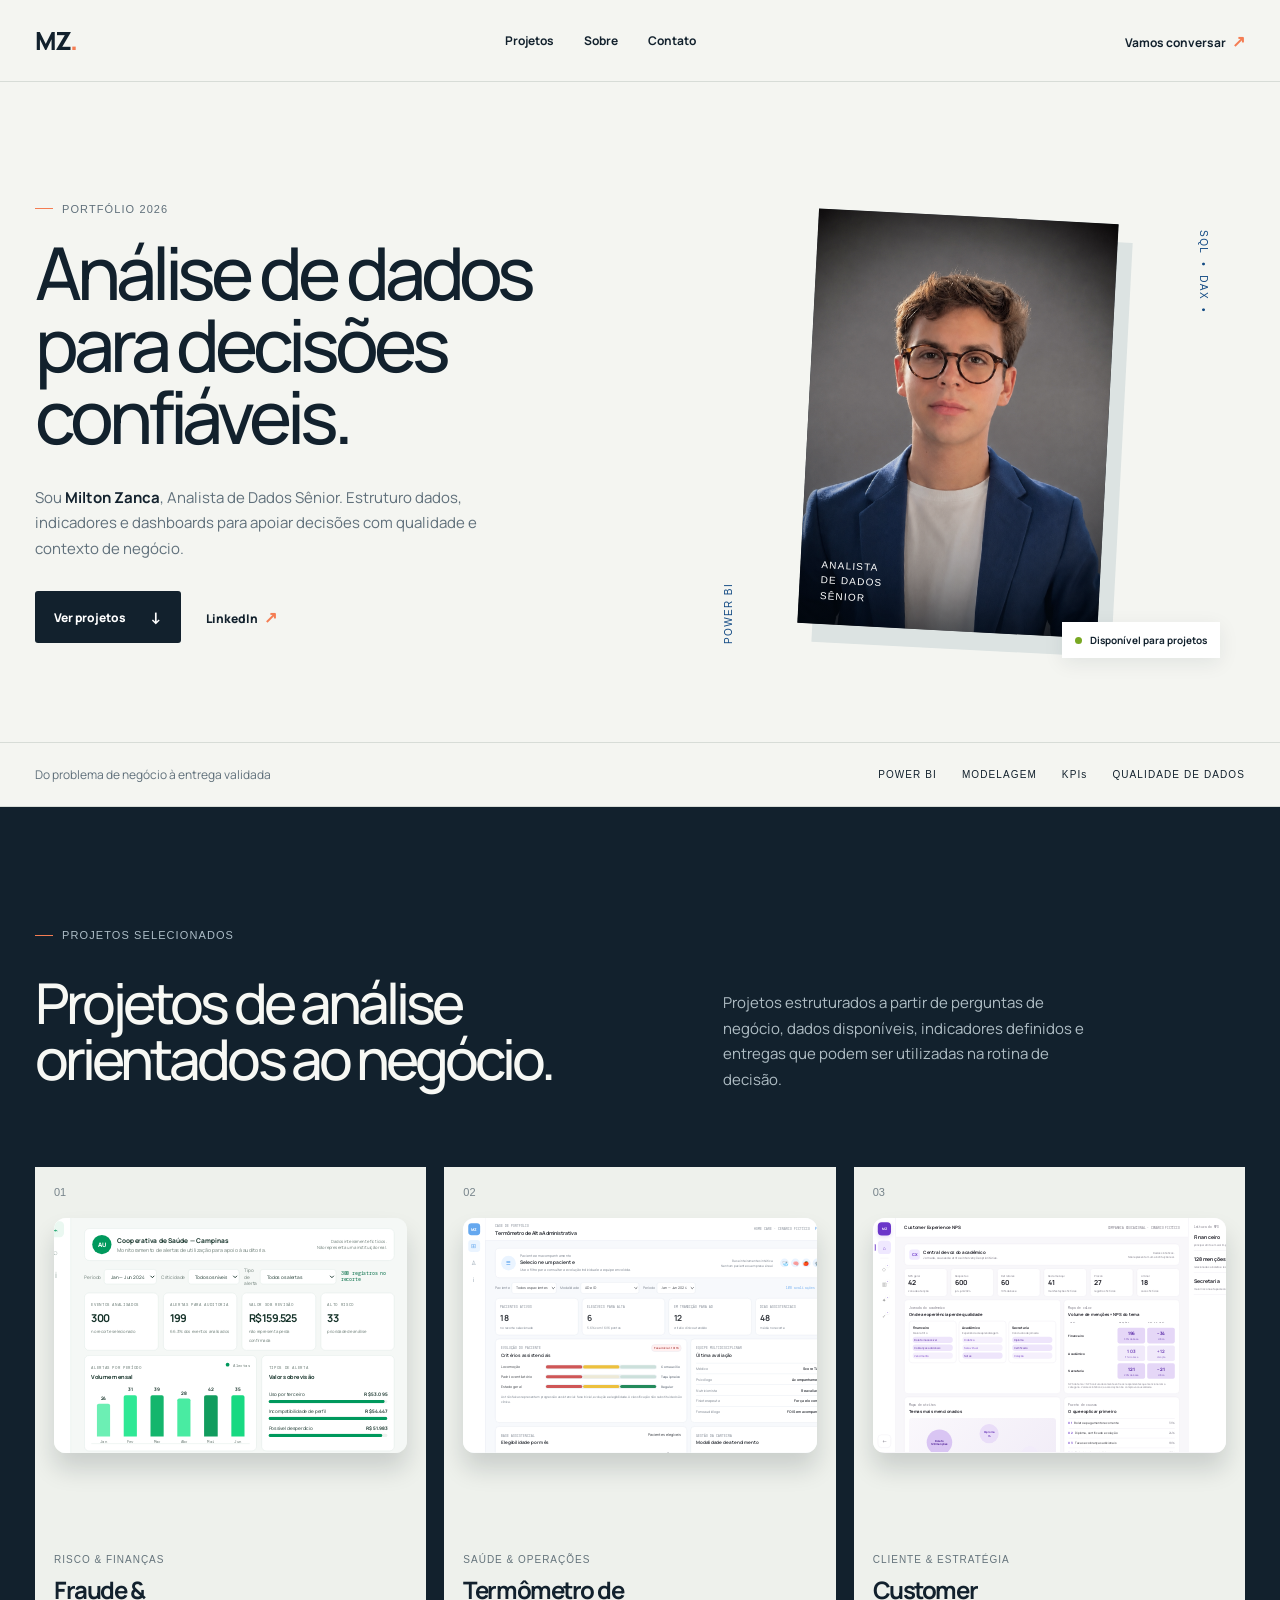
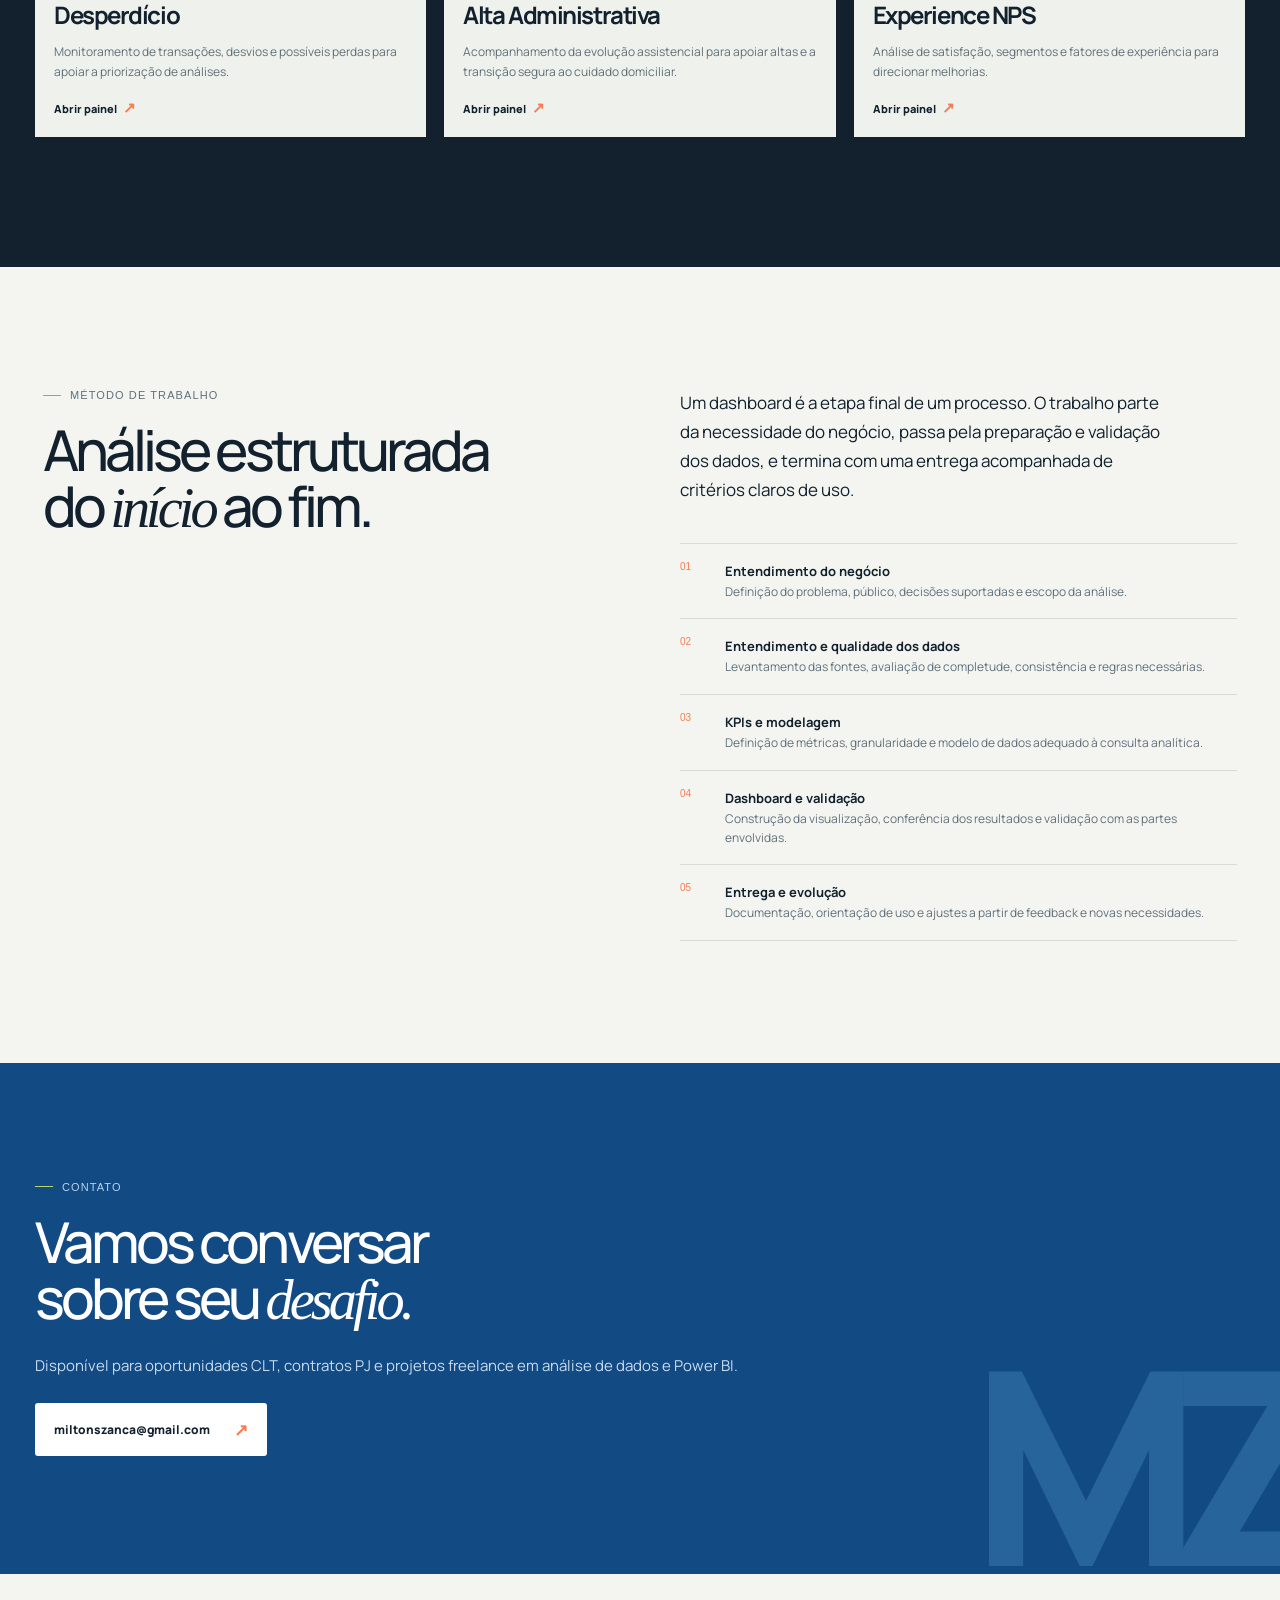
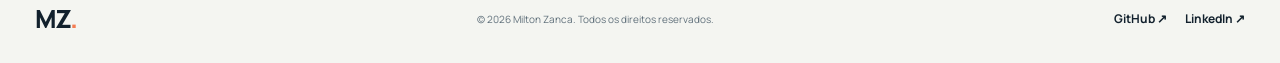
==== index.html @ 946aa3db "revert: restaurar layout estável do portfólio" ====
<!doctype html>
<html lang="pt-BR">
  <head>
    <meta charset="UTF-8" />
    <meta name="viewport" content="width=device-width, initial-scale=1.0" />
    <meta name="description" content="Portfólio de Milton Zanca, Analista de Dados Sênior especializado em Power BI." />
    <title>Milton Zanca | Analista de Dados Sênior</title>
    <link rel="preconnect" href="https://fonts.googleapis.com" />
    <link rel="preconnect" href="https://fonts.gstatic.com" crossorigin />
    <link href="https://fonts.googleapis.com/css2?family=DM+Mono:wght@400;500&family=Manrope:wght@400;500;600;700;800&display=swap" rel="stylesheet" />
    <link rel="stylesheet" href="styles.css" />
    <style>
      .fraud-preview{height:235px;margin:20px 0 26px;overflow:hidden;border-radius:12px;background:#f5f8f6;box-shadow:0 16px 25px #0b182028;position:relative}
      .fraud-preview iframe{width:780px;height:550px;border:0;pointer-events:none;transform:scale(.47);transform-origin:top left;display:block}
      .alta-preview{height:235px;margin:20px 0 26px;overflow:hidden;border-radius:12px;background:#f7f9fc;box-shadow:0 16px 25px #0b182028;position:relative}
      .alta-preview iframe{width:1100px;height:670px;border:0;pointer-events:none;transform:scale(.35);transform-origin:top left;display:block}
      .nps-preview{height:235px;margin:20px 0 26px;overflow:hidden;border-radius:12px;background:#f8f7fa;box-shadow:0 16px 25px #0b182028;position:relative}
      .nps-preview iframe{width:1300px;height:780px;border:0;pointer-events:none;transform:scale(.30);transform-origin:top left;display:block}
      .hero h1{font-size:clamp(46px,5.7vw,82px)}
      .hero h1 em{font-family:var(--sans);font-style:normal;font-weight:500}
      :root{--mono:'Segoe UI',Arial,sans-serif}
    </style>
  </head>
  <body>
    <div class="cursor-glow" aria-hidden="true"></div>
    <header class="site-header">
      <a class="brand" href="#inicio" aria-label="Ir ao início">MZ<span>.</span></a>
      <nav aria-label="Navegação principal">
        <a href="#projetos">Projetos</a>
        <a href="#sobre">Sobre</a>
        <a href="#contato">Contato</a>
      </nav>
      <a class="header-link" href="mailto:miltonszanca@gmail.com">Vamos conversar <span aria-hidden="true">↗</span></a>
    </header>

    <main>
      <section class="hero" id="inicio">
        <div class="hero-copy">
          <p class="eyebrow"><span></span> Portfólio 2026</p>
          <h1>Análise de dados<br />para decisões <em>confiáveis.</em></h1>
          <p class="intro">Sou <strong>Milton Zanca</strong>, Analista de Dados Sênior. Estruturo dados, indicadores e dashboards para apoiar decisões com qualidade e contexto de negócio.</p>
          <div class="hero-actions">
            <a class="button button-primary" href="#projetos">Ver projetos <span aria-hidden="true">↓</span></a>
            <a class="text-link" href="https://www.linkedin.com/in/miltonzanca/" target="_blank" rel="noopener">LinkedIn <span aria-hidden="true">↗</span></a>
          </div>
        </div>
        <div class="hero-visual">
          <div class="profile-frame">
            <img src="Foto%20Perfil%20-%20limpa.png" alt="Milton Zanca" />
            <div class="profile-tag">ANALISTA<br />DE DADOS<br />SÊNIOR</div>
          </div>
          <div class="data-orbit orbit-one" aria-hidden="true"><span>SQL</span><span>•</span><span>DAX</span><span>•</span></div>
          <div class="data-orbit orbit-two" aria-hidden="true">POWER BI</div>
          <div class="availability"><i></i> Disponível para projetos</div>
        </div>
      </section>

      <section class="proof" aria-label="Especialidades">
        <p>Do problema de negócio à entrega validada</p>
        <div class="proof-items"><span>POWER BI</span><span>MODELAGEM</span><span>KPIs</span><span>QUALIDADE DE DADOS</span></div>
      </section>

      <section class="projects" id="projetos">
        <div class="section-heading">
          <p class="eyebrow"><span></span> Projetos selecionados</p>
          <h2>Projetos de análise<br />orientados ao negócio.</h2>
          <p>Projetos estruturados a partir de perguntas de negócio, dados disponíveis, indicadores definidos e entregas que podem ser utilizadas na rotina de decisão.</p>
        </div>
        <div class="project-grid">
          <article class="project-card fraud">
            <div class="project-number">01</div>
            <div class="fraud-preview" aria-label="Prévia do painel de Fraude e Desperdício">
              <iframe src="fraude-desperdicio.html#visao" title="Prévia do painel Fraude e Desperdício" tabindex="-1"></iframe>
            </div>
            <div class="project-content"><p class="project-type">Risco &amp; Finanças</p><h3>Fraude &amp;<br />Desperdício</h3><p>Monitoramento de transações, desvios e possíveis perdas para apoiar a priorização de análises.</p><a href="fraude-desperdicio.html" aria-label="Abrir o case Fraude e Desperdício">Abrir painel <span>↗</span></a></div>
          </article>

          <article class="project-card infection">
            <div class="project-number">02</div>
            <div class="alta-preview" aria-label="Prévia do painel Termômetro de Alta Administrativa">
              <iframe src="alta-administrativa.html" title="Prévia do painel Termômetro de Alta Administrativa" tabindex="-1"></iframe>
            </div>
            <div class="project-content"><p class="project-type">Saúde &amp; Operações</p><h3>Termômetro de<br />Alta Administrativa</h3><p>Acompanhamento da evolução assistencial para apoiar altas e a transição segura ao cuidado domiciliar.</p><a href="alta-administrativa.html" aria-label="Abrir o case Termômetro de Alta Administrativa">Abrir painel <span>↗</span></a></div>
          </article>

          <article class="project-card nps">
            <div class="project-number">03</div>
            <div class="nps-preview" aria-label="Prévia do painel Customer Experience NPS">
              <iframe src="customer-experience-refinado.html" title="Prévia do painel Customer Experience NPS" tabindex="-1"></iframe>
            </div>
            <div class="project-content"><p class="project-type">Cliente &amp; Estratégia</p><h3>Customer<br />Experience NPS</h3><p>Análise de satisfação, segmentos e fatores de experiência para direcionar melhorias.</p><a href="customer-experience-refinado.html" aria-label="Abrir o case Customer Experience NPS">Abrir painel <span>↗</span></a></div>
          </article>
        </div>
      </section>

      <section class="about" id="sobre">
        <div><p class="eyebrow"><span></span> Método de trabalho</p><h2>Análise estruturada<br />do <em>início</em> ao fim.</h2></div>
        <div class="approach"><p>Um dashboard é a etapa final de um processo. O trabalho parte da necessidade do negócio, passa pela preparação e validação dos dados, e termina com uma entrega acompanhada de critérios claros de uso.</p><ol><li><b>01</b><span><strong>Entendimento do negócio</strong>Definição do problema, público, decisões suportadas e escopo da análise.</span></li><li><b>02</b><span><strong>Entendimento e qualidade dos dados</strong>Levantamento das fontes, avaliação de completude, consistência e regras necessárias.</span></li><li><b>03</b><span><strong>KPIs e modelagem</strong>Definição de métricas, granularidade e modelo de dados adequado à consulta analítica.</span></li><li><b>04</b><span><strong>Dashboard e validação</strong>Construção da visualização, conferência dos resultados e validação com as partes envolvidas.</span></li><li><b>05</b><span><strong>Entrega e evolução</strong>Documentação, orientação de uso e ajustes a partir de feedback e novas necessidades.</span></li></ol></div>
      </section>

      <section class="contact" id="contato">
        <p class="eyebrow"><span></span> Contato</p>
        <h2>Vamos conversar<br />sobre seu <em>desafio.</em></h2>
        <p>Disponível para oportunidades CLT, contratos PJ e projetos freelance em análise de dados e Power BI.</p>
        <a class="button button-light" href="mailto:miltonszanca@gmail.com">miltonszanca@gmail.com <span aria-hidden="true">↗</span></a>
      </section>
    </main>
    <footer><a class="brand" href="#inicio">MZ<span>.</span></a><p>© <span id="year"></span> Milton Zanca. Todos os direitos reservados.</p><div><a href="https://github.com/miltonzanca" target="_blank" rel="noopener">GitHub ↗</a><a href="https://www.linkedin.com/in/miltonzanca/" target="_blank" rel="noopener">LinkedIn ↗</a></div></footer>
    <script src="script.js"></script>
  </body>
</html>
---- styles.css ----
:root{--ink:#12212d;--muted:#60707b;--paper:#f4f5f1;--line:#d7dcd7;--blue:#124a84;--azure:#1d6cb8;--orange:#f47d53;--lime:#b9d46a;--serif:Georgia,'Times New Roman',serif;--sans:Manrope,Arial,sans-serif;--mono:'DM Mono',monospace}*{box-sizing:border-box}html{scroll-behavior:smooth}body{margin:0;background:var(--paper);color:var(--ink);font-family:var(--sans);font-size:15px}.site-header{height:82px;max-width:1360px;margin:auto;padding:0 48px;display:flex;align-items:center;justify-content:space-between;border-bottom:1px solid var(--line)}.brand{font-size:25px;font-weight:800;letter-spacing:-2px;color:var(--ink);text-decoration:none}.brand span{color:var(--orange)}nav{display:flex;gap:30px}nav a,.header-link,footer a{color:var(--ink);font-size:12px;text-decoration:none;font-weight:700}.header-link span,.text-link span{color:var(--orange);font-size:16px;margin-left:4px}.hero{max-width:1360px;min-height:660px;margin:auto;padding:88px 48px 66px;display:grid;grid-template-columns:1.05fr .95fr;align-items:center;overflow:hidden}.eyebrow{font-family:var(--mono);letter-spacing:.1em;text-transform:uppercase;font-size:11px;color:var(--muted);margin:0 0 21px;display:flex;align-items:center;gap:9px}.eyebrow span{display:inline-block;width:18px;height:1px;background:var(--orange)}h1,h2{letter-spacing:-.07em;font-weight:500;margin:0;line-height:.99}h1{font-size:clamp(52px,6.5vw,95px);max-width:670px}h1 em,h2 em{font-family:var(--serif);font-weight:400}.intro{max-width:490px;color:var(--muted);line-height:1.7;margin:32px 0 30px;font-size:15px}.intro strong{color:var(--ink)}.hero-actions{display:flex;align-items:center;gap:25px}.button{display:inline-flex;align-items:center;gap:24px;padding:15px 19px;border-radius:3px;text-decoration:none;font-size:12px;font-weight:800;transition:transform .2s,background .2s}.button:hover{transform:translateY(-2px)}.button-primary{background:var(--ink);color:#fff}.button-primary span{font-size:16px}.text-link{color:var(--ink);font-size:12px;font-weight:800;text-decoration:none}.hero-visual{height:480px;position:relative;display:flex;align-items:center;justify-content:center}.profile-frame{width:345px;height:415px;overflow:hidden;position:relative;background:#2e3339;transform:rotate(3deg);box-shadow:15px 18px 0 #dce3e2}.profile-frame:after{content:'';position:absolute;inset:0;background:linear-gradient(180deg,transparent 45%,rgba(3,15,29,.44))}.profile-frame img{width:100%;height:100%;object-fit:cover;object-position:55% 47%;filter:saturate(.85)}.profile-tag{position:absolute;z-index:1;left:21px;bottom:21px;color:#fff;font-family:var(--mono);font-size:10px;letter-spacing:.12em;line-height:1.55}.data-orbit{position:absolute;font-family:var(--mono);font-size:10px;letter-spacing:.14em;color:var(--blue)}.orbit-one{right:0;top:83px;display:flex;gap:8px;align-items:center;transform:rotate(90deg)}.orbit-two{left:28px;bottom:44px;transform:rotate(-90deg)}.availability{position:absolute;bottom:5px;right:25px;background:#fff;padding:11px 13px;font-size:10px;font-weight:700;box-shadow:0 5px 20px #11243314}.availability i{display:inline-block;width:7px;height:7px;border-radius:50%;background:#79a823;margin-right:6px}.proof{padding:23px 48px;max-width:1360px;margin:auto;border-top:1px solid var(--line);border-bottom:1px solid var(--line);display:flex;justify-content:space-between;align-items:center}.proof p{font-size:12px;color:var(--muted);margin:0}.proof-items{display:flex;gap:25px}.proof-items span{font:10px var(--mono);letter-spacing:.11em}.projects{background:var(--ink);color:#f7f8f4;padding:118px max(48px,calc((100vw - 1264px)/2)) 130px}.section-heading{display:grid;grid-template-columns:1.1fr .9fr;gap:50px;margin-bottom:60px}.section-heading .eyebrow{grid-column:1/-1;color:#adbdc7;margin-bottom:-20px}.section-heading h2,.about h2,.contact h2{font-size:clamp(39px,4.4vw,64px)}.section-heading>p:last-child{color:#afbdc4;line-height:1.7;max-width:370px;align-self:end}.project-grid{display:grid;grid-template-columns:repeat(3,1fr);gap:18px}.project-card{min-height:570px;position:relative;display:flex;flex-direction:column;padding:19px;background:#eef1ec;color:var(--ink);overflow:hidden}.project-number{font:11px var(--mono);color:#77848b;position:relative;z-index:1}.dashboard{height:235px;margin:20px 0 26px;padding:17px;border-radius:2px;font-family:var(--mono);position:relative;overflow:hidden;box-shadow:0 16px 25px #0b182028}.fraud-dashboard{background:#102f4f;color:#b3d3ee}.infection-dashboard{background:#ebf3ed;color:#34806a}.nps-dashboard{background:#fff1e7;color:#d86d48}.dash-top{height:18px;border-bottom:1px solid currentColor;opacity:.7;font-size:7px;display:flex;align-items:start;gap:5px}.dash-top span{margin-right:auto}.dash-top i{width:5px;height:5px;border:1px solid currentColor;border-radius:50%}.metric-row{display:flex;gap:26px;margin:18px 0}.metric-row div{display:flex;flex-direction:column;gap:4px}.metric-row small,.metric-row em{font-size:7px;font-style:normal}.metric-row b{font-size:20px;letter-spacing:-.08em;color:#fff}.metric-row em{color:var(--lime)}.bars{height:70px;display:flex;gap:6px;align-items:end;border-bottom:1px solid #6b8da8}.bars i{display:block;width:15px;background:#2e8cd2}.bars i:nth-child(1){height:29%}.bars i:nth-child(2){height:57%}.bars i:nth-child(3){height:38%}.bars i:nth-child(4){height:74%;background:var(--orange)}.bars i:nth-child(5){height:48%}.bars i:nth-child(6){height:87%;background:var(--orange)}.bars i:nth-child(7){height:62%}.bars i:nth-child(8){height:77%}.dash-bottom{display:flex;gap:5px;margin-top:12px}.dash-bottom div{height:8px;flex:1;background:#245579}.gauge{width:130px;height:65px;border:14px solid #78b19f;border-bottom:0;border-radius:130px 130px 0 0;margin:18px auto 0;display:flex;justify-content:center;align-items:end}.gauge div{text-align:center;transform:translateY(19px);background:#ebf3ed;padding:0 8px}.gauge b{font-size:23px;letter-spacing:-.08em;display:block}.gauge small{font-size:6px}.line-chart{height:62px;margin-top:22px}.line-chart svg{width:100%;height:100%}.dash-labels{font-size:6px;display:flex;justify-content:space-between}.nps-score{display:flex;align-items:end;gap:8px;margin:18px 0}.nps-score b{font-size:46px;letter-spacing:-.12em;line-height:.8}.nps-score span{font-size:9px;margin-bottom:4px}.nps-score em{font-size:8px;margin-left:auto;color:#6c9e46;font-style:normal}.nps-scale{display:flex;gap:3px;height:43px;align-items:end}.nps-scale i{width:100%;display:block;background:#f6b18c}.nps-scale i:nth-child(-n+2){height:25%;background:#e58b6f}.nps-scale i:nth-child(3){height:42%;background:#e9a97e}.nps-scale i:nth-child(4){height:55%}.nps-scale i:nth-child(5){height:48%}.nps-scale i:nth-child(6){height:59%}.nps-scale i:nth-child(7){height:73%;background:#a4c970}.nps-scale i:nth-child(8){height:87%;background:#8fc260}.nps-scale i:nth-child(9){height:96%;background:#7db755}.nps-scale i:nth-child(10){height:78%;background:#8fc260}.nps-scale i:nth-child(11){height:67%;background:#a4c970}.sentiment{display:flex;justify-content:space-between;border-top:1px solid #ecb99d;margin-top:14px;padding-top:10px}.sentiment div{display:flex;flex-direction:column;gap:2px}.sentiment b{font-size:12px}.sentiment span{font-size:6px}.project-content{margin-top:auto}.project-type{font:10px var(--mono);letter-spacing:.1em;text-transform:uppercase;color:#64737b;margin:0 0 12px}.project-content h3{font-size:29px;line-height:1.06;letter-spacing:-.06em;margin:0}.project-content>p:not(.project-type){font-size:12px;line-height:1.65;color:#617078;margin:15px 0}.project-content a{font-size:11px;color:var(--ink);font-weight:800;text-decoration:none}.project-content a span{color:var(--orange);font-size:15px;margin-left:4px}.about{max-width:1264px;padding:122px 0;margin:auto;display:grid;grid-template-columns:1fr 1fr;gap:80px}.approach>p{font-size:17px;line-height:1.7;margin:0 0 38px;max-width:500px}.approach ol{list-style:none;margin:0;padding:0;border-top:1px solid var(--line)}.approach li{display:grid;grid-template-columns:45px 1fr;border-bottom:1px solid var(--line);padding:17px 0}.approach li>b{font:10px var(--mono);color:var(--orange)}.approach li span{font-size:12px;color:var(--muted);line-height:1.55}.approach li strong{display:block;color:var(--ink);font-size:13px;margin-bottom:2px}.contact{background:var(--blue);color:#fff;padding:118px max(48px,calc((100vw - 1264px)/2));position:relative;overflow:hidden}.contact:after{content:'MZ';position:absolute;right:-25px;bottom:-73px;font-size:270px;font-weight:800;letter-spacing:-.15em;color:#27649b}.contact .eyebrow{color:#b9d3ed}.contact .eyebrow span{background:var(--lime)}.contact h2{position:relative;z-index:1}.contact>p:not(.eyebrow){color:#c8dbee;margin:27px 0}.button-light{position:relative;z-index:1;color:var(--ink);background:#fff}.button-light span{color:var(--orange);font-size:17px}footer{max-width:1360px;margin:auto;padding:27px 48px;display:flex;justify-content:space-between;align-items:center}footer p{font-size:10px;color:var(--muted)}footer div{display:flex;gap:18px}@media(max-width:750px){.site-header{padding:0 23px;height:68px}.header-link{display:none}nav{gap:16px}nav a{font-size:10px}.hero{padding:66px 23px 52px;display:block}.hero-visual{margin-top:54px;height:390px}.profile-frame{width:275px;height:345px}.orbit-one{right:-34px}.orbit-two{left:-22px}.proof{padding:19px 23px;display:block}.proof p{margin-bottom:14px}.proof-items{gap:13px;flex-wrap:wrap}.projects{padding:78px 23px}.section-heading{display:block;margin-bottom:38px}.section-heading .eyebrow{margin-bottom:16px}.section-heading>p:last-child{margin-top:22px}.project-grid{grid-template-columns:1fr}.project-card{min-height:520px}.about{padding:79px 23px;display:block}.approach{margin-top:45px}.contact{padding:80px 23px}.contact:after{font-size:180px}footer{padding:24px 23px;display:grid;grid-template-columns:1fr 1fr;gap:15px}footer p{grid-column:1/-1;order:3;margin:0}footer div{justify-content:end}.cursor-glow{display:none}}@media(min-width:751px) and (max-width:1300px){.site-header,.hero,.proof,footer{padding-left:35px;padding-right:35px}.projects,.contact{padding-left:35px;padding-right:35px}.about{padding-left:35px;padding-right:35px}.profile-frame{width:300px}.project-content h3{font-size:24px}}
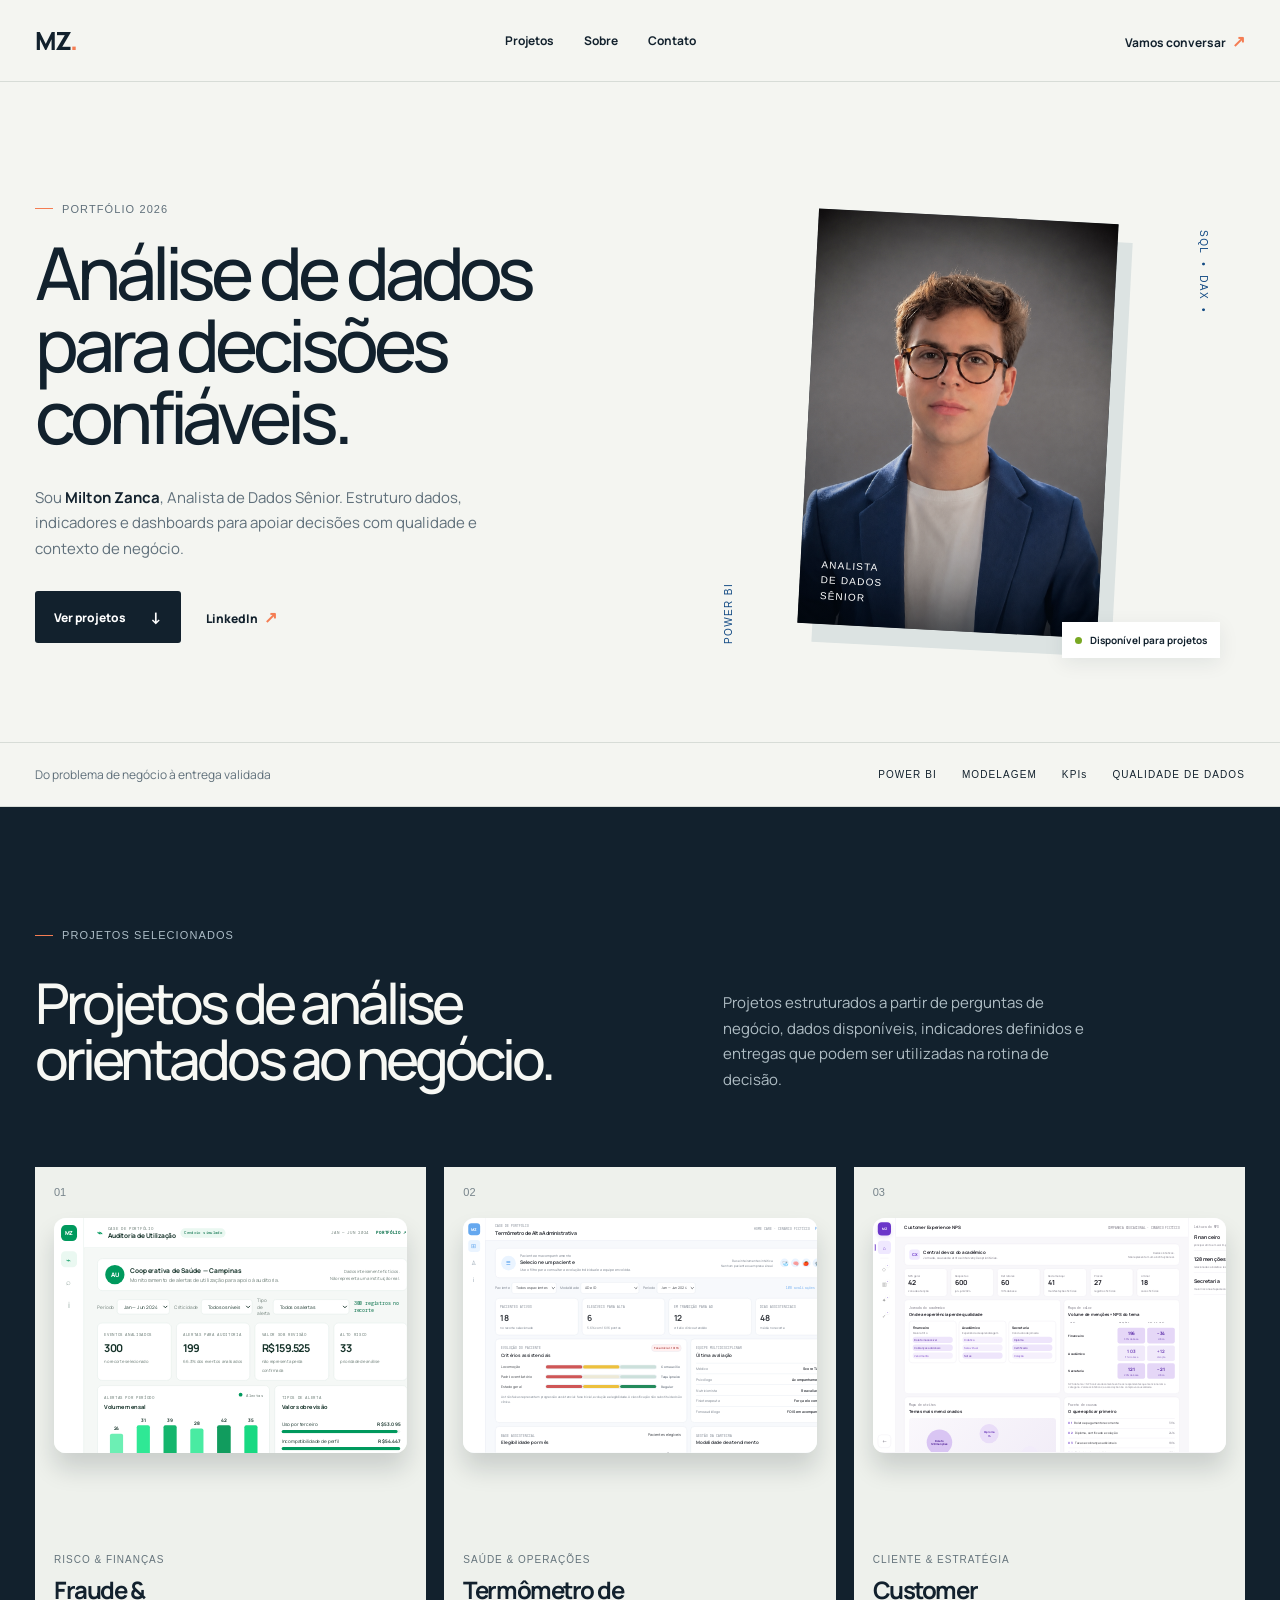
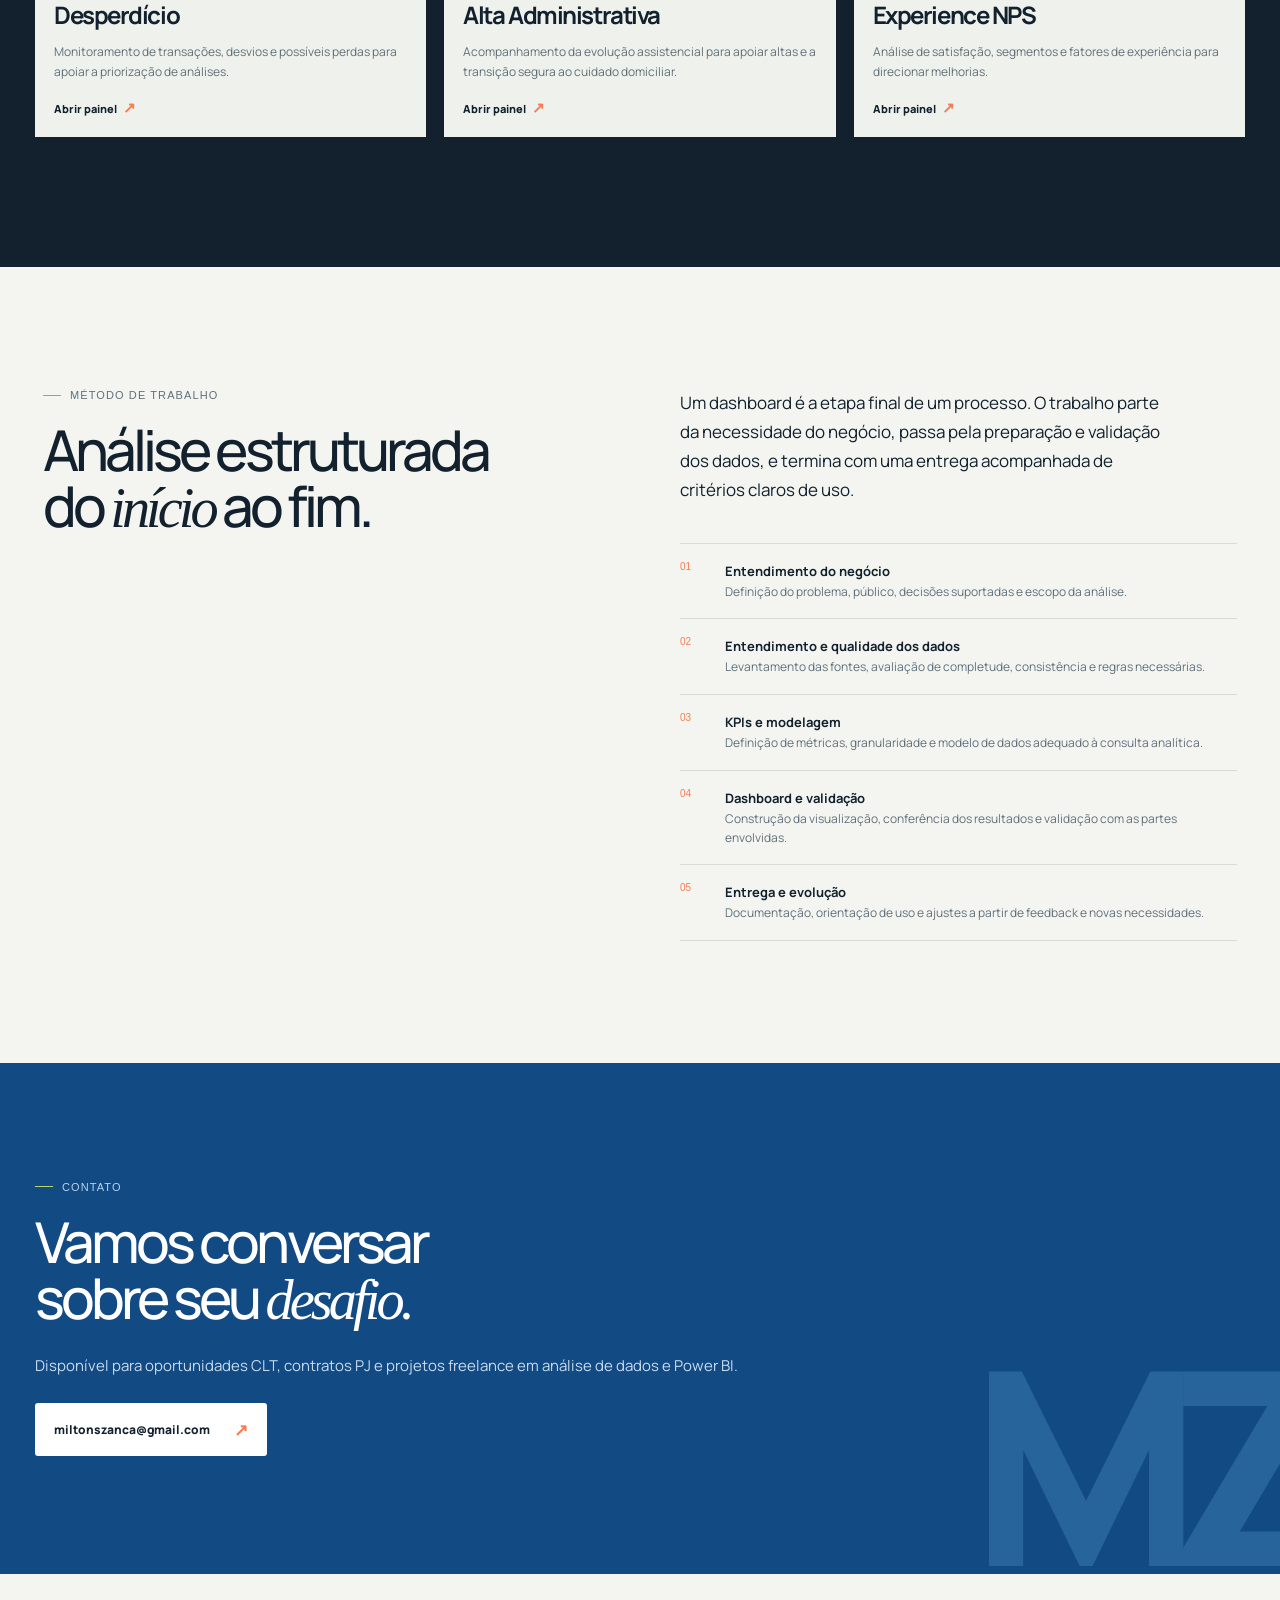
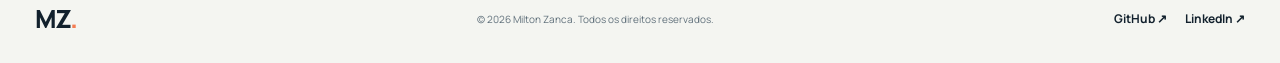
==== commit d14ac444: "fix: abrir portfólio no início" ====
--- a/index.html
+++ b/index.html
@@ -106,6 +106,12 @@
       </section>
     </main>
     <footer><a class="brand" href="#inicio">MZ<span>.</span></a><p>© <span id="year"></span> Milton Zanca. Todos os direitos reservados.</p><div><a href="https://github.com/miltonzanca" target="_blank" rel="noopener">GitHub ↗</a><a href="https://www.linkedin.com/in/miltonzanca/" target="_blank" rel="noopener">LinkedIn ↗</a></div></footer>
+    <script>
+      if (!window.location.hash) {
+        if ('scrollRestoration' in history) history.scrollRestoration = 'manual';
+        window.addEventListener('pageshow', () => window.scrollTo(0, 0));
+      }
+    </script>
     <script src="script.js"></script>
   </body>
 </html>
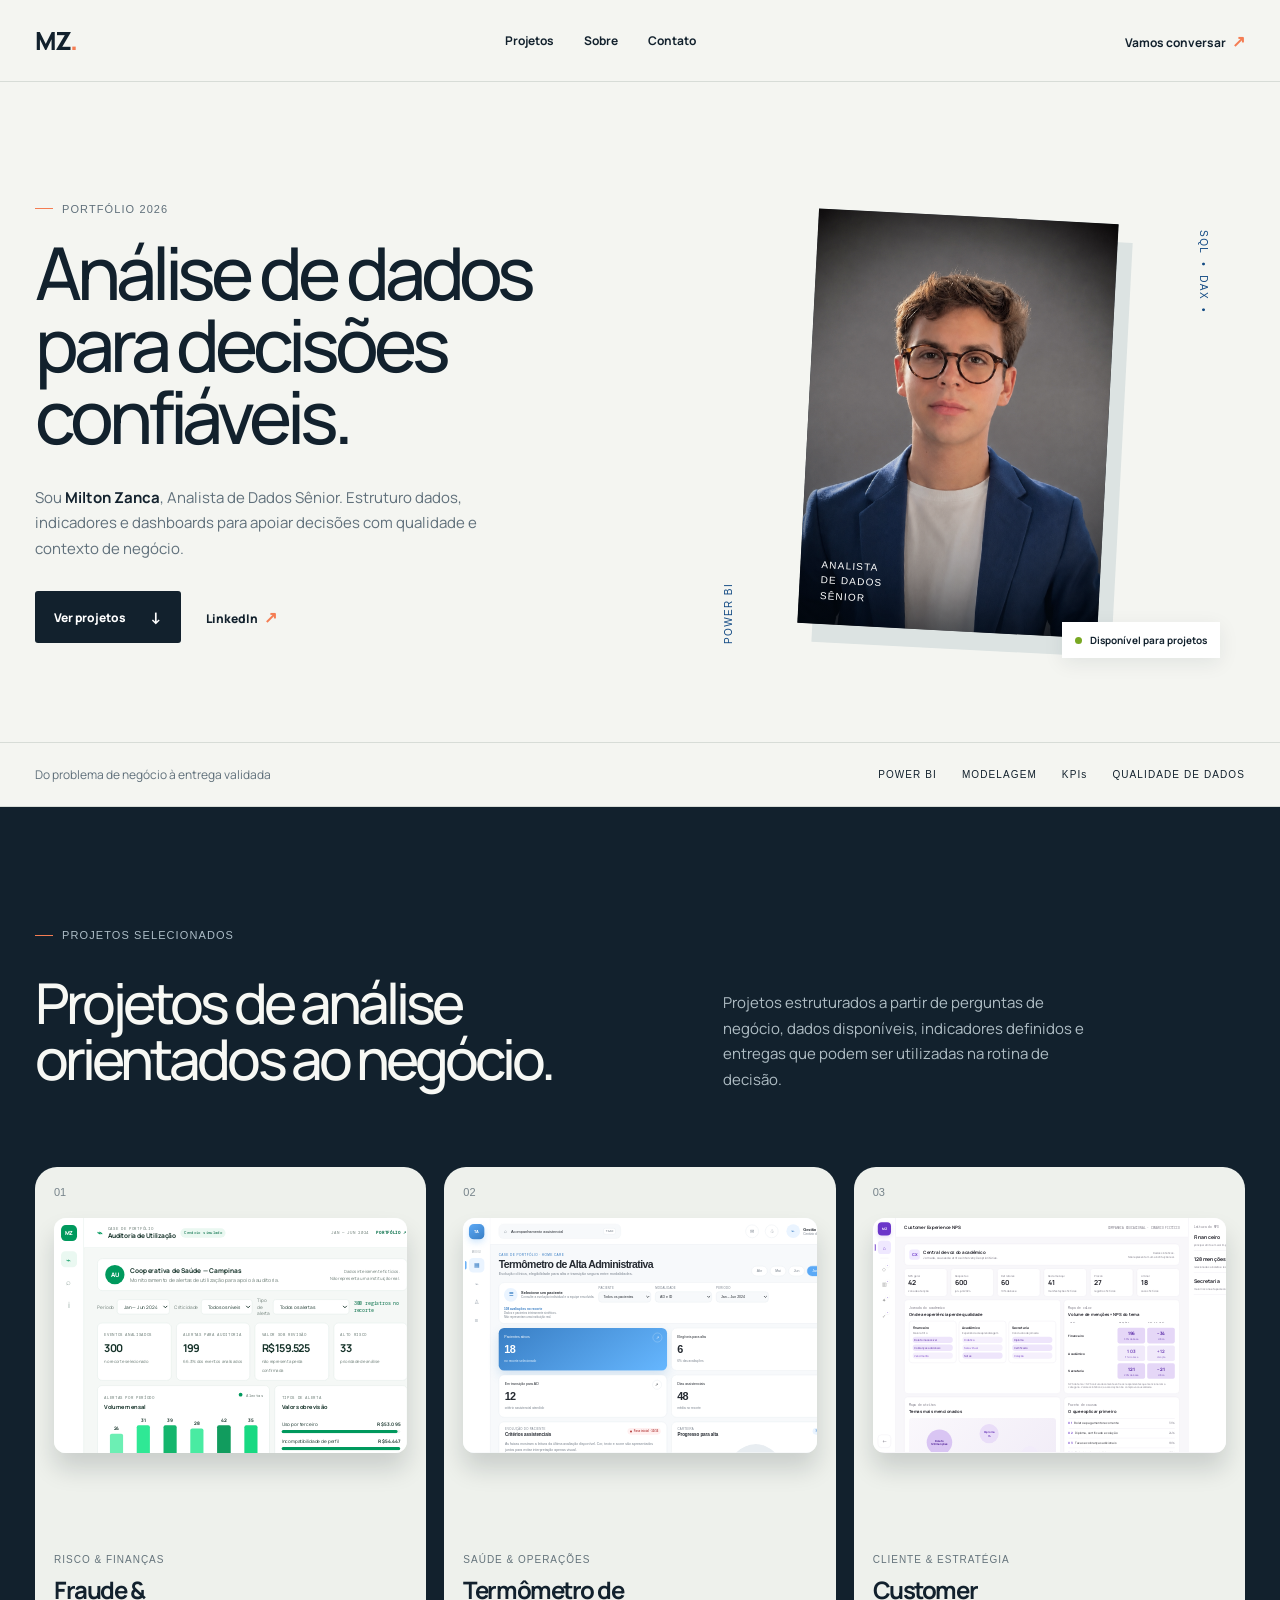
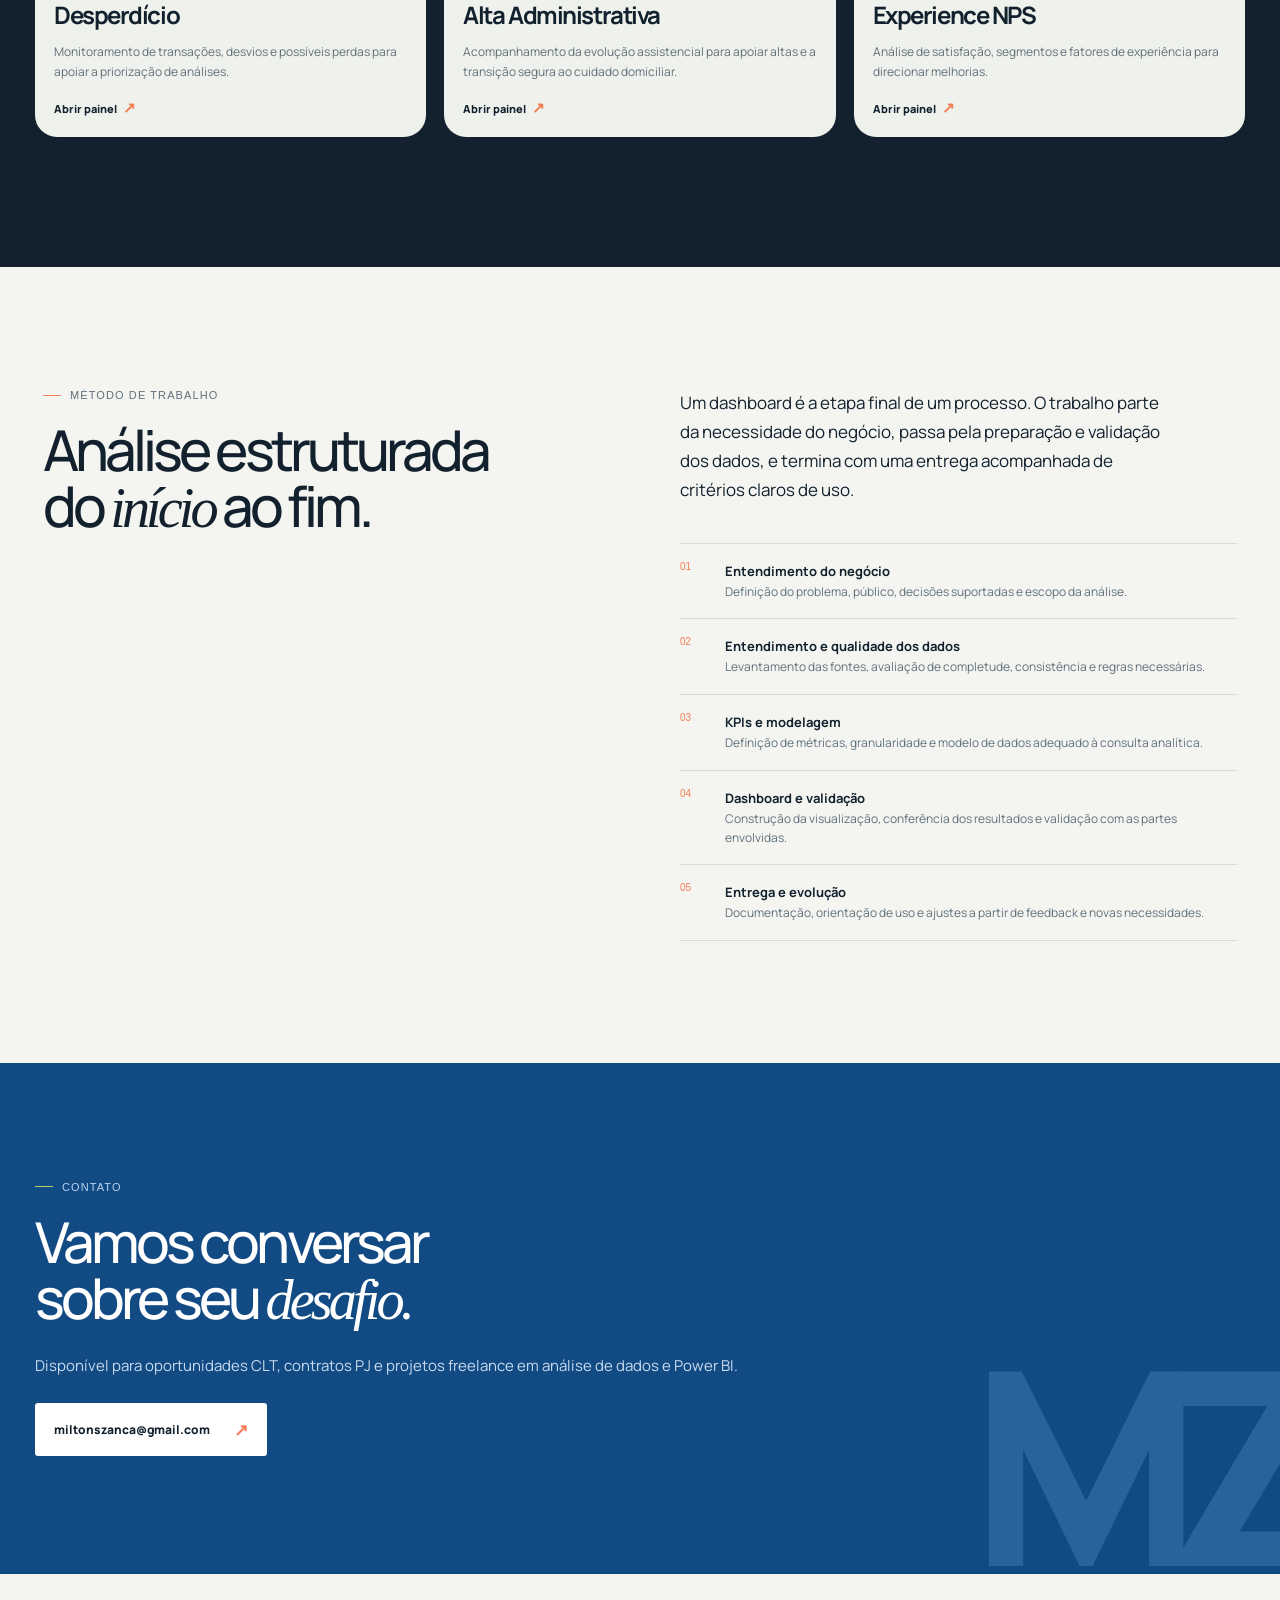
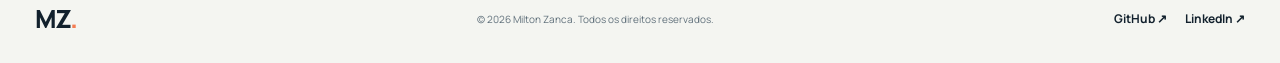
==== commit 1f0dc3c3: "fix: reforçar cantos arredondados e atualizar cache" ====
--- a/index.html
+++ b/index.html
@@ -8,7 +8,7 @@
     <link rel="preconnect" href="https://fonts.googleapis.com" />
     <link rel="preconnect" href="https://fonts.gstatic.com" crossorigin />
     <link href="https://fonts.googleapis.com/css2?family=DM+Mono:wght@400;500&family=Manrope:wght@400;500;600;700;800&display=swap" rel="stylesheet" />
-    <link rel="stylesheet" href="styles.css" />
+    <link rel="stylesheet" href="styles.css?v=20260820-2" />
     <style>
       .fraud-preview{height:235px;margin:20px 0 26px;overflow:hidden;border-radius:12px;background:#f5f8f6;box-shadow:0 16px 25px #0b182028;position:relative}
       .fraud-preview iframe{width:780px;height:550px;border:0;pointer-events:none;transform:scale(.47);transform-origin:top left;display:block}
--- a/styles.css
+++ b/styles.css
@@ -1,2 +1,2 @@
-:root{--ink:#12212d;--muted:#60707b;--paper:#f4f5f1;--line:#d7dcd7;--blue:#124a84;--azure:#1d6cb8;--orange:#f47d53;--lime:#b9d46a;--serif:Georgia,'Times New Roman',serif;--sans:Manrope,Arial,sans-serif;--mono:'DM Mono',monospace}*{box-sizing:border-box}html{scroll-behavior:smooth}body{margin:0;background:var(--paper);color:var(--ink);font-family:var(--sans);font-size:15px}.site-header{height:82px;max-width:1360px;margin:auto;padding:0 48px;display:flex;align-items:center;justify-content:space-between;border-bottom:1px solid var(--line)}.brand{font-size:25px;font-weight:800;letter-spacing:-2px;color:var(--ink);text-decoration:none}.brand span{color:var(--orange)}nav{display:flex;gap:30px}nav a,.header-link,footer a{color:var(--ink);font-size:12px;text-decoration:none;font-weight:700}.header-link span,.text-link span{color:var(--orange);font-size:16px;margin-left:4px}.hero{max-width:1360px;min-height:660px;margin:auto;padding:88px 48px 66px;display:grid;grid-template-columns:1.05fr .95fr;align-items:center;overflow:hidden}.eyebrow{font-family:var(--mono);letter-spacing:.1em;text-transform:uppercase;font-size:11px;color:var(--muted);margin:0 0 21px;display:flex;align-items:center;gap:9px}.eyebrow span{display:inline-block;width:18px;height:1px;background:var(--orange)}h1,h2{letter-spacing:-.07em;font-weight:500;margin:0;line-height:.99}h1{font-size:clamp(52px,6.5vw,95px);max-width:670px}h1 em,h2 em{font-family:var(--serif);font-weight:400}.intro{max-width:490px;color:var(--muted);line-height:1.7;margin:32px 0 30px;font-size:15px}.intro strong{color:var(--ink)}.hero-actions{display:flex;align-items:center;gap:25px}.button{display:inline-flex;align-items:center;gap:24px;padding:15px 19px;border-radius:3px;text-decoration:none;font-size:12px;font-weight:800;transition:transform .2s,background .2s}.button:hover{transform:translateY(-2px)}.button-primary{background:var(--ink);color:#fff}.button-primary span{font-size:16px}.text-link{color:var(--ink);font-size:12px;font-weight:800;text-decoration:none}.hero-visual{height:480px;position:relative;display:flex;align-items:center;justify-content:center}.profile-frame{width:345px;height:415px;overflow:hidden;position:relative;background:#2e3339;transform:rotate(3deg);box-shadow:15px 18px 0 #dce3e2}.profile-frame:after{content:'';position:absolute;inset:0;background:linear-gradient(180deg,transparent 45%,rgba(3,15,29,.44))}.profile-frame img{width:100%;height:100%;object-fit:cover;object-position:55% 47%;filter:saturate(.85)}.profile-tag{position:absolute;z-index:1;left:21px;bottom:21px;color:#fff;font-family:var(--mono);font-size:10px;letter-spacing:.12em;line-height:1.55}.data-orbit{position:absolute;font-family:var(--mono);font-size:10px;letter-spacing:.14em;color:var(--blue)}.orbit-one{right:0;top:83px;display:flex;gap:8px;align-items:center;transform:rotate(90deg)}.orbit-two{left:28px;bottom:44px;transform:rotate(-90deg)}.availability{position:absolute;bottom:5px;right:25px;background:#fff;padding:11px 13px;font-size:10px;font-weight:700;box-shadow:0 5px 20px #11243314}.availability i{display:inline-block;width:7px;height:7px;border-radius:50%;background:#79a823;margin-right:6px}.proof{padding:23px 48px;max-width:1360px;margin:auto;border-top:1px solid var(--line);border-bottom:1px solid var(--line);display:flex;justify-content:space-between;align-items:center}.proof p{font-size:12px;color:var(--muted);margin:0}.proof-items{display:flex;gap:25px}.proof-items span{font:10px var(--mono);letter-spacing:.11em}.projects{background:var(--ink);color:#f7f8f4;padding:118px max(48px,calc((100vw - 1264px)/2)) 130px}.section-heading{display:grid;grid-template-columns:1.1fr .9fr;gap:50px;margin-bottom:60px}.section-heading .eyebrow{grid-column:1/-1;color:#adbdc7;margin-bottom:-20px}.section-heading h2,.about h2,.contact h2{font-size:clamp(39px,4.4vw,64px)}.section-heading>p:last-child{color:#afbdc4;line-height:1.7;max-width:370px;align-self:end}.project-grid{display:grid;grid-template-columns:repeat(3,1fr);gap:18px}.project-card{min-height:570px;position:relative;display:flex;flex-direction:column;padding:19px;background:#eef1ec;color:var(--ink);overflow:hidden}.project-number{font:11px var(--mono);color:#77848b;position:relative;z-index:1}.dashboard{height:235px;margin:20px 0 26px;padding:17px;border-radius:2px;font-family:var(--mono);position:relative;overflow:hidden;box-shadow:0 16px 25px #0b182028}.fraud-dashboard{background:#102f4f;color:#b3d3ee}.infection-dashboard{background:#ebf3ed;color:#34806a}.nps-dashboard{background:#fff1e7;color:#d86d48}.dash-top{height:18px;border-bottom:1px solid currentColor;opacity:.7;font-size:7px;display:flex;align-items:start;gap:5px}.dash-top span{margin-right:auto}.dash-top i{width:5px;height:5px;border:1px solid currentColor;border-radius:50%}.metric-row{display:flex;gap:26px;margin:18px 0}.metric-row div{display:flex;flex-direction:column;gap:4px}.metric-row small,.metric-row em{font-size:7px;font-style:normal}.metric-row b{font-size:20px;letter-spacing:-.08em;color:#fff}.metric-row em{color:var(--lime)}.bars{height:70px;display:flex;gap:6px;align-items:end;border-bottom:1px solid #6b8da8}.bars i{display:block;width:15px;background:#2e8cd2}.bars i:nth-child(1){height:29%}.bars i:nth-child(2){height:57%}.bars i:nth-child(3){height:38%}.bars i:nth-child(4){height:74%;background:var(--orange)}.bars i:nth-child(5){height:48%}.bars i:nth-child(6){height:87%;background:var(--orange)}.bars i:nth-child(7){height:62%}.bars i:nth-child(8){height:77%}.dash-bottom{display:flex;gap:5px;margin-top:12px}.dash-bottom div{height:8px;flex:1;background:#245579}.gauge{width:130px;height:65px;border:14px solid #78b19f;border-bottom:0;border-radius:130px 130px 0 0;margin:18px auto 0;display:flex;justify-content:center;align-items:end}.gauge div{text-align:center;transform:translateY(19px);background:#ebf3ed;padding:0 8px}.gauge b{font-size:23px;letter-spacing:-.08em;display:block}.gauge small{font-size:6px}.line-chart{height:62px;margin-top:22px}.line-chart svg{width:100%;height:100%}.dash-labels{font-size:6px;display:flex;justify-content:space-between}.nps-score{display:flex;align-items:end;gap:8px;margin:18px 0}.nps-score b{font-size:46px;letter-spacing:-.12em;line-height:.8}.nps-score span{font-size:9px;margin-bottom:4px}.nps-score em{font-size:8px;margin-left:auto;color:#6c9e46;font-style:normal}.nps-scale{display:flex;gap:3px;height:43px;align-items:end}.nps-scale i{width:100%;display:block;background:#f6b18c}.nps-scale i:nth-child(-n+2){height:25%;background:#e58b6f}.nps-scale i:nth-child(3){height:42%;background:#e9a97e}.nps-scale i:nth-child(4){height:55%}.nps-scale i:nth-child(5){height:48%}.nps-scale i:nth-child(6){height:59%}.nps-scale i:nth-child(7){height:73%;background:#a4c970}.nps-scale i:nth-child(8){height:87%;background:#8fc260}.nps-scale i:nth-child(9){height:96%;background:#7db755}.nps-scale i:nth-child(10){height:78%;background:#8fc260}.nps-scale i:nth-child(11){height:67%;background:#a4c970}.sentiment{display:flex;justify-content:space-between;border-top:1px solid #ecb99d;margin-top:14px;padding-top:10px}.sentiment div{display:flex;flex-direction:column;gap:2px}.sentiment b{font-size:12px}.sentiment span{font-size:6px}.project-content{margin-top:auto}.project-type{font:10px var(--mono);letter-spacing:.1em;text-transform:uppercase;color:#64737b;margin:0 0 12px}.project-content h3{font-size:29px;line-height:1.06;letter-spacing:-.06em;margin:0}.project-content>p:not(.project-type){font-size:12px;line-height:1.65;color:#617078;margin:15px 0}.project-content a{font-size:11px;color:var(--ink);font-weight:800;text-decoration:none}.project-content a span{color:var(--orange);font-size:15px;margin-left:4px}.about{max-width:1264px;padding:122px 0;margin:auto;display:grid;grid-template-columns:1fr 1fr;gap:80px}.approach>p{font-size:17px;line-height:1.7;margin:0 0 38px;max-width:500px}.approach ol{list-style:none;margin:0;padding:0;border-top:1px solid var(--line)}.approach li{display:grid;grid-template-columns:45px 1fr;border-bottom:1px solid var(--line);padding:17px 0}.approach li>b{font:10px var(--mono);color:var(--orange)}.approach li span{font-size:12px;color:var(--muted);line-height:1.55}.approach li strong{display:block;color:var(--ink);font-size:13px;margin-bottom:2px}.contact{background:var(--blue);color:#fff;padding:118px max(48px,calc((100vw - 1264px)/2));position:relative;overflow:hidden}.contact:after{content:'MZ';position:absolute;right:-25px;bottom:-73px;font-size:270px;font-weight:800;letter-spacing:-.15em;color:#27649b}.contact .eyebrow{color:#b9d3ed}.contact .eyebrow span{background:var(--lime)}.contact h2{position:relative;z-index:1}.contact>p:not(.eyebrow){color:#c8dbee;margin:27px 0}.button-light{position:relative;z-index:1;color:var(--ink);background:#fff}.button-light span{color:var(--orange);font-size:17px}footer{max-width:1360px;margin:auto;padding:27px 48px;display:flex;justify-content:space-between;align-items:center}footer p{font-size:10px;color:var(--muted)}footer div{display:flex;gap:18px}@media(max-width:750px){.site-header{padding:0 23px;height:68px}.header-link{display:none}nav{gap:16px}nav a{font-size:10px}.hero{padding:66px 23px 52px;display:block}.hero-visual{margin-top:54px;height:390px}.profile-frame{width:275px;height:345px}.orbit-one{right:-34px}.orbit-two{left:-22px}.proof{padding:19px 23px;display:block}.proof p{margin-bottom:14px}.proof-items{gap:13px;flex-wrap:wrap}.projects{padding:78px 23px}.section-heading{display:block;margin-bottom:38px}.section-heading .eyebrow{margin-bottom:16px}.section-heading>p:last-child{margin-top:22px}.project-grid{grid-template-columns:1fr}.project-card{min-height:520px}.about{padding:79px 23px;display:block}.approach{margin-top:45px}.contact{padding:80px 23px}.contact:after{font-size:180px}footer{padding:24px 23px;display:grid;grid-template-columns:1fr 1fr;gap:15px}footer p{grid-column:1/-1;order:3;margin:0}footer div{justify-content:end}.cursor-glow{display:none}}@media(min-width:751px) and (max-width:1300px){.site-header,.hero,.proof,footer{padding-left:35px;padding-right:35px}.projects,.contact{padding-left:35px;padding-right:35px}.about{padding-left:35px;padding-right:35px}.profile-frame{width:300px}.project-content h3{font-size:24px}}
+:root{--ink:#12212d;--muted:#60707b;--paper:#f4f5f1;--line:#d7dcd7;--blue:#124a84;--azure:#1d6cb8;--orange:#f47d53;--lime:#b9d46a;--serif:Georgia,'Times New Roman',serif;--sans:Manrope,Arial,sans-serif;--mono:'DM Mono',monospace}*{box-sizing:border-box}html{scroll-behavior:smooth}body{margin:0;background:var(--paper);color:var(--ink);font-family:var(--sans);font-size:15px}.site-header{height:82px;max-width:1360px;margin:auto;padding:0 48px;display:flex;align-items:center;justify-content:space-between;border-bottom:1px solid var(--line)}.brand{font-size:25px;font-weight:800;letter-spacing:-2px;color:var(--ink);text-decoration:none}.brand span{color:var(--orange)}nav{display:flex;gap:30px}nav a,.header-link,footer a{color:var(--ink);font-size:12px;text-decoration:none;font-weight:700}.header-link span,.text-link span{color:var(--orange);font-size:16px;margin-left:4px}.hero{max-width:1360px;min-height:660px;margin:auto;padding:88px 48px 66px;display:grid;grid-template-columns:1.05fr .95fr;align-items:center;overflow:hidden}.eyebrow{font-family:var(--mono);letter-spacing:.1em;text-transform:uppercase;font-size:11px;color:var(--muted);margin:0 0 21px;display:flex;align-items:center;gap:9px}.eyebrow span{display:inline-block;width:18px;height:1px;background:var(--orange)}h1,h2{letter-spacing:-.07em;font-weight:500;margin:0;line-height:.99}h1{font-size:clamp(52px,6.5vw,95px);max-width:670px}h1 em,h2 em{font-family:var(--serif);font-weight:400}.intro{max-width:490px;color:var(--muted);line-height:1.7;margin:32px 0 30px;font-size:15px}.intro strong{color:var(--ink)}.hero-actions{display:flex;align-items:center;gap:25px}.button{display:inline-flex;align-items:center;gap:24px;padding:15px 19px;border-radius:3px;text-decoration:none;font-size:12px;font-weight:800;transition:transform .2s,background .2s}.button:hover{transform:translateY(-2px)}.button-primary{background:var(--ink);color:#fff}.button-primary span{font-size:16px}.text-link{color:var(--ink);font-size:12px;font-weight:800;text-decoration:none}.hero-visual{height:480px;position:relative;display:flex;align-items:center;justify-content:center}.profile-frame{width:345px;height:415px;overflow:hidden;position:relative;background:#2e3339;transform:rotate(3deg);box-shadow:15px 18px 0 #dce3e2}.profile-frame:after{content:'';position:absolute;inset:0;background:linear-gradient(180deg,transparent 45%,rgba(3,15,29,.44))}.profile-frame img{width:100%;height:100%;object-fit:cover;object-position:55% 47%;filter:saturate(.85)}.profile-tag{position:absolute;z-index:1;left:21px;bottom:21px;color:#fff;font-family:var(--mono);font-size:10px;letter-spacing:.12em;line-height:1.55}.data-orbit{position:absolute;font-family:var(--mono);font-size:10px;letter-spacing:.14em;color:var(--blue)}.orbit-one{right:0;top:83px;display:flex;gap:8px;align-items:center;transform:rotate(90deg)}.orbit-two{left:28px;bottom:44px;transform:rotate(-90deg)}.availability{position:absolute;bottom:5px;right:25px;background:#fff;padding:11px 13px;font-size:10px;font-weight:700;box-shadow:0 5px 20px #11243314}.availability i{display:inline-block;width:7px;height:7px;border-radius:50%;background:#79a823;margin-right:6px}.proof{padding:23px 48px;max-width:1360px;margin:auto;border-top:1px solid var(--line);border-bottom:1px solid var(--line);display:flex;justify-content:space-between;align-items:center}.proof p{font-size:12px;color:var(--muted);margin:0}.proof-items{display:flex;gap:25px}.proof-items span{font:10px var(--mono);letter-spacing:.11em}.projects{background:var(--ink);color:#f7f8f4;padding:118px max(48px,calc((100vw - 1264px)/2)) 130px}.section-heading{display:grid;grid-template-columns:1.1fr .9fr;gap:50px;margin-bottom:60px}.section-heading .eyebrow{grid-column:1/-1;color:#adbdc7;margin-bottom:-20px}.section-heading h2,.about h2,.contact h2{font-size:clamp(39px,4.4vw,64px)}.section-heading>p:last-child{color:#afbdc4;line-height:1.7;max-width:370px;align-self:end}.project-grid{display:grid;grid-template-columns:repeat(3,1fr);gap:18px}.project-card{min-height:570px;position:relative;display:flex;flex-direction:column;padding:19px;background:#eef1ec;color:var(--ink);overflow:hidden;border-radius:22px}.project-number{font:11px var(--mono);color:#77848b;position:relative;z-index:1}.dashboard{height:235px;margin:20px 0 26px;padding:17px;border-radius:2px;font-family:var(--mono);position:relative;overflow:hidden;box-shadow:0 16px 25px #0b182028}.fraud-dashboard{background:#102f4f;color:#b3d3ee}.infection-dashboard{background:#ebf3ed;color:#34806a}.nps-dashboard{background:#fff1e7;color:#d86d48}.dash-top{height:18px;border-bottom:1px solid currentColor;opacity:.7;font-size:7px;display:flex;align-items:start;gap:5px}.dash-top span{margin-right:auto}.dash-top i{width:5px;height:5px;border:1px solid currentColor;border-radius:50%}.metric-row{display:flex;gap:26px;margin:18px 0}.metric-row div{display:flex;flex-direction:column;gap:4px}.metric-row small,.metric-row em{font-size:7px;font-style:normal}.metric-row b{font-size:20px;letter-spacing:-.08em;color:#fff}.metric-row em{color:var(--lime)}.bars{height:70px;display:flex;gap:6px;align-items:end;border-bottom:1px solid #6b8da8}.bars i{display:block;width:15px;background:#2e8cd2}.bars i:nth-child(1){height:29%}.bars i:nth-child(2){height:57%}.bars i:nth-child(3){height:38%}.bars i:nth-child(4){height:74%;background:var(--orange)}.bars i:nth-child(5){height:48%}.bars i:nth-child(6){height:87%;background:var(--orange)}.bars i:nth-child(7){height:62%}.bars i:nth-child(8){height:77%}.dash-bottom{display:flex;gap:5px;margin-top:12px}.dash-bottom div{height:8px;flex:1;background:#245579}.gauge{width:130px;height:65px;border:14px solid #78b19f;border-bottom:0;border-radius:130px 130px 0 0;margin:18px auto 0;display:flex;justify-content:center;align-items:end}.gauge div{text-align:center;transform:translateY(19px);background:#ebf3ed;padding:0 8px}.gauge b{font-size:23px;letter-spacing:-.08em;display:block}.gauge small{font-size:6px}.line-chart{height:62px;margin-top:22px}.line-chart svg{width:100%;height:100%}.dash-labels{font-size:6px;display:flex;justify-content:space-between}.nps-score{display:flex;align-items:end;gap:8px;margin:18px 0}.nps-score b{font-size:46px;letter-spacing:-.12em;line-height:.8}.nps-score span{font-size:9px;margin-bottom:4px}.nps-score em{font-size:8px;margin-left:auto;color:#6c9e46;font-style:normal}.nps-scale{display:flex;gap:3px;height:43px;align-items:end}.nps-scale i{width:100%;display:block;background:#f6b18c}.nps-scale i:nth-child(-n+2){height:25%;background:#e58b6f}.nps-scale i:nth-child(3){height:42%;background:#e9a97e}.nps-scale i:nth-child(4){height:55%}.nps-scale i:nth-child(5){height:48%}.nps-scale i:nth-child(6){height:59%}.nps-scale i:nth-child(7){height:73%;background:#a4c970}.nps-scale i:nth-child(8){height:87%;background:#8fc260}.nps-scale i:nth-child(9){height:96%;background:#7db755}.nps-scale i:nth-child(10){height:78%;background:#8fc260}.nps-scale i:nth-child(11){height:67%;background:#a4c970}.sentiment{display:flex;justify-content:space-between;border-top:1px solid #ecb99d;margin-top:14px;padding-top:10px}.sentiment div{display:flex;flex-direction:column;gap:2px}.sentiment b{font-size:12px}.sentiment span{font-size:6px}.project-content{margin-top:auto}.project-type{font:10px var(--mono);letter-spacing:.1em;text-transform:uppercase;color:#64737b;margin:0 0 12px}.project-content h3{font-size:29px;line-height:1.06;letter-spacing:-.06em;margin:0}.project-content>p:not(.project-type){font-size:12px;line-height:1.65;color:#617078;margin:15px 0}.project-content a{font-size:11px;color:var(--ink);font-weight:800;text-decoration:none}.project-content a span{color:var(--orange);font-size:15px;margin-left:4px}.about{max-width:1264px;padding:122px 0;margin:auto;display:grid;grid-template-columns:1fr 1fr;gap:80px}.approach>p{font-size:17px;line-height:1.7;margin:0 0 38px;max-width:500px}.approach ol{list-style:none;margin:0;padding:0;border-top:1px solid var(--line)}.approach li{display:grid;grid-template-columns:45px 1fr;border-bottom:1px solid var(--line);padding:17px 0}.approach li>b{font:10px var(--mono);color:var(--orange)}.approach li span{font-size:12px;color:var(--muted);line-height:1.55}.approach li strong{display:block;color:var(--ink);font-size:13px;margin-bottom:2px}.contact{background:var(--blue);color:#fff;padding:118px max(48px,calc((100vw - 1264px)/2));position:relative;overflow:hidden}.contact:after{content:'MZ';position:absolute;right:-25px;bottom:-73px;font-size:270px;font-weight:800;letter-spacing:-.15em;color:#27649b}.contact .eyebrow{color:#b9d3ed}.contact .eyebrow span{background:var(--lime)}.contact h2{position:relative;z-index:1}.contact>p:not(.eyebrow){color:#c8dbee;margin:27px 0}.button-light{position:relative;z-index:1;color:var(--ink);background:#fff}.button-light span{color:var(--orange);font-size:17px}footer{max-width:1360px;margin:auto;padding:27px 48px;display:flex;justify-content:space-between;align-items:center}footer p{font-size:10px;color:var(--muted)}footer div{display:flex;gap:18px}@media(max-width:750px){.site-header{padding:0 23px;height:68px}.header-link{display:none}nav{gap:16px}nav a{font-size:10px}.hero{padding:66px 23px 52px;display:block}.hero-visual{margin-top:54px;height:390px}.profile-frame{width:275px;height:345px}.orbit-one{right:-34px}.orbit-two{left:-22px}.proof{padding:19px 23px;display:block}.proof p{margin-bottom:14px}.proof-items{gap:13px;flex-wrap:wrap}.projects{padding:78px 23px}.section-heading{display:block;margin-bottom:38px}.section-heading .eyebrow{margin-bottom:16px}.section-heading>p:last-child{margin-top:22px}.project-grid{grid-template-columns:1fr}.project-card{min-height:520px}.about{padding:79px 23px;display:block}.approach{margin-top:45px}.contact{padding:80px 23px}.contact:after{font-size:180px}footer{padding:24px 23px;display:grid;grid-template-columns:1fr 1fr;gap:15px}footer p{grid-column:1/-1;order:3;margin:0}footer div{justify-content:end}.cursor-glow{display:none}}@media(min-width:751px) and (max-width:1300px){.site-header,.hero,.proof,footer{padding-left:35px;padding-right:35px}.projects,.contact{padding-left:35px;padding-right:35px}.about{padding-left:35px;padding-right:35px}.profile-frame{width:300px}.project-content h3{font-size:24px}}
 
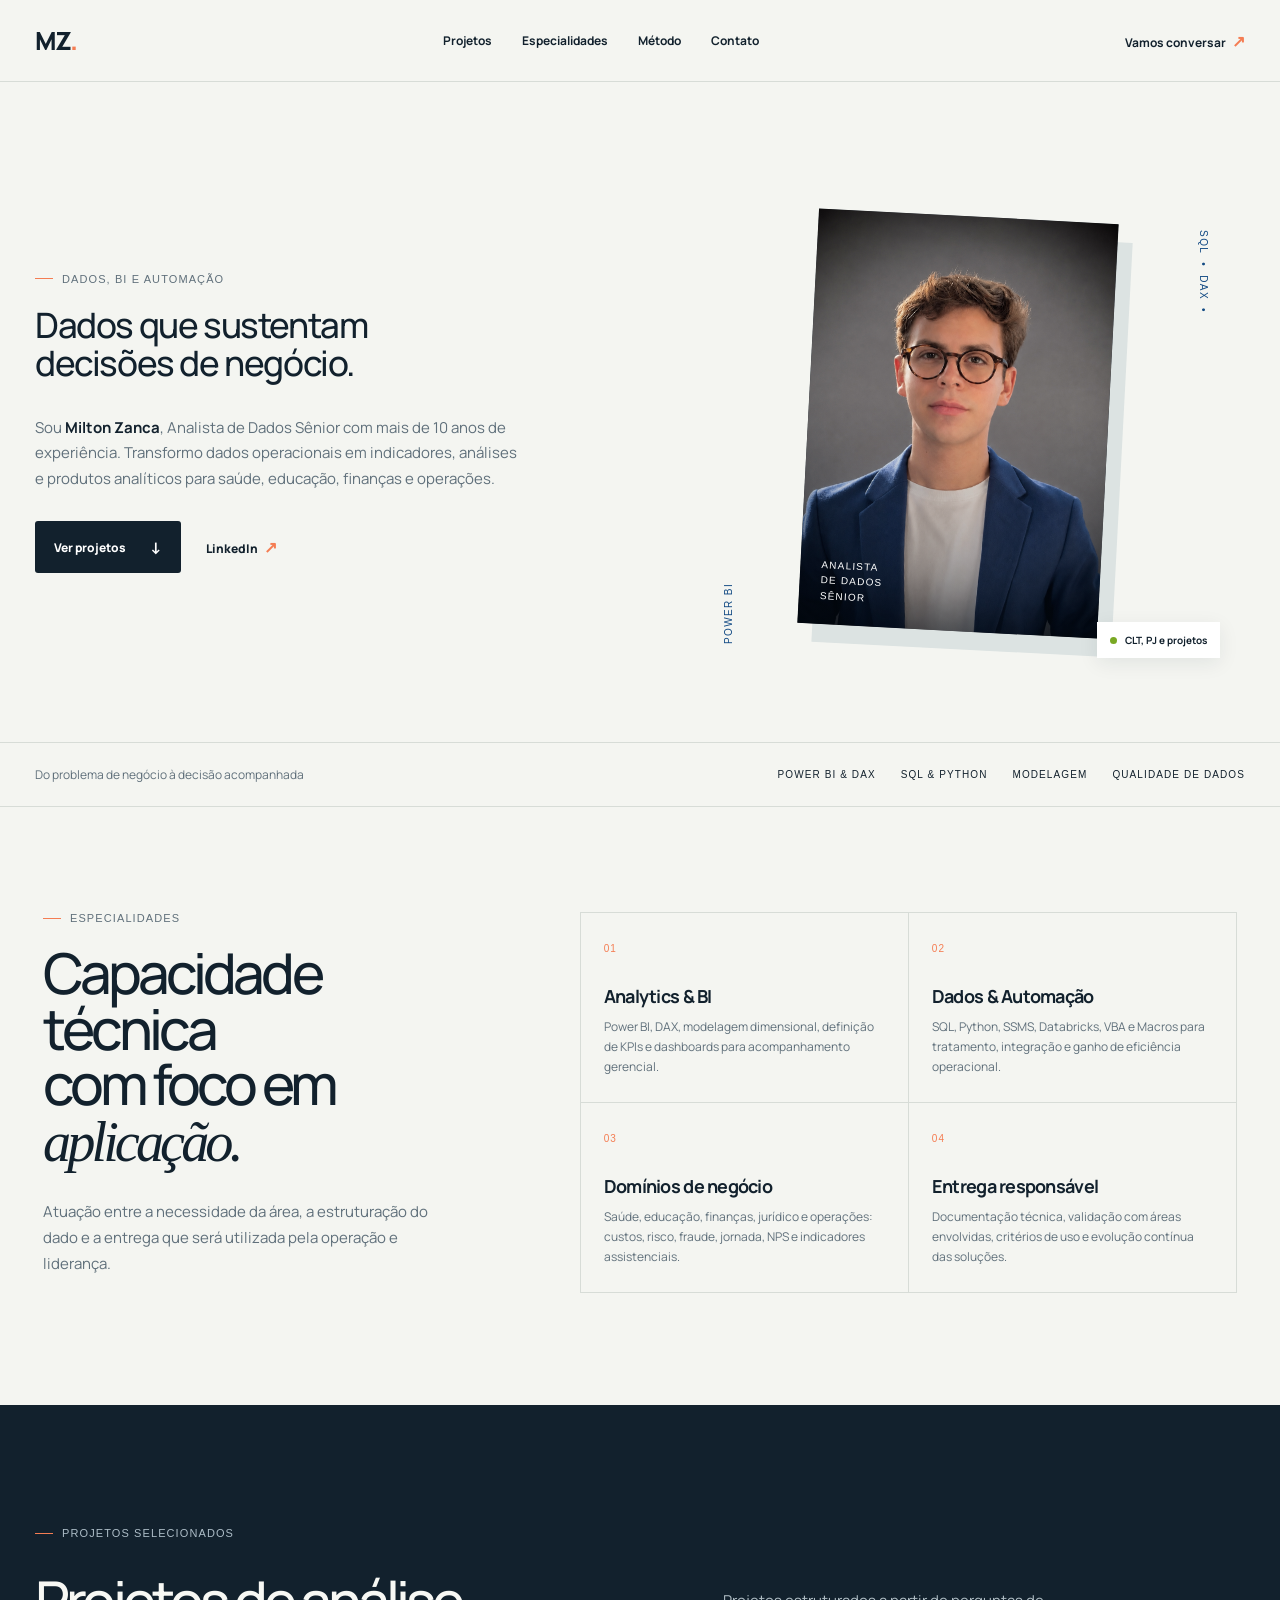
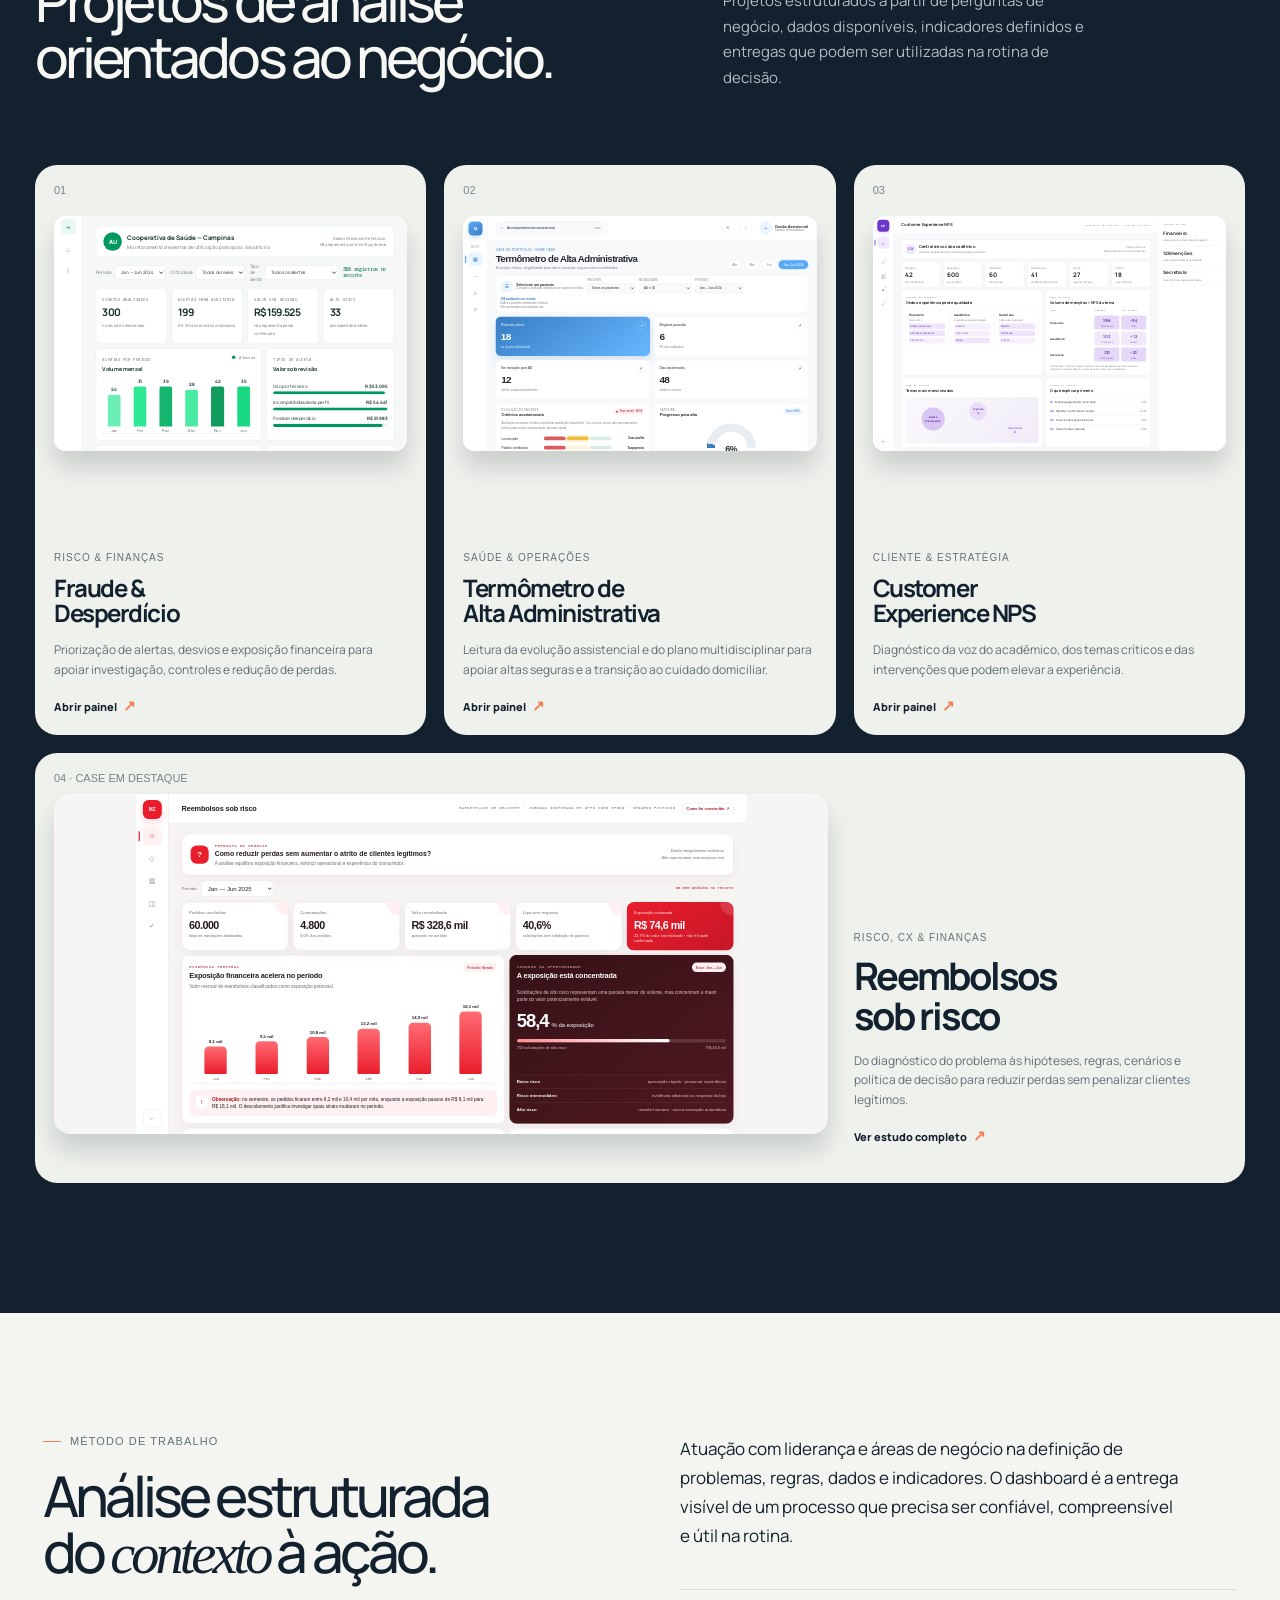
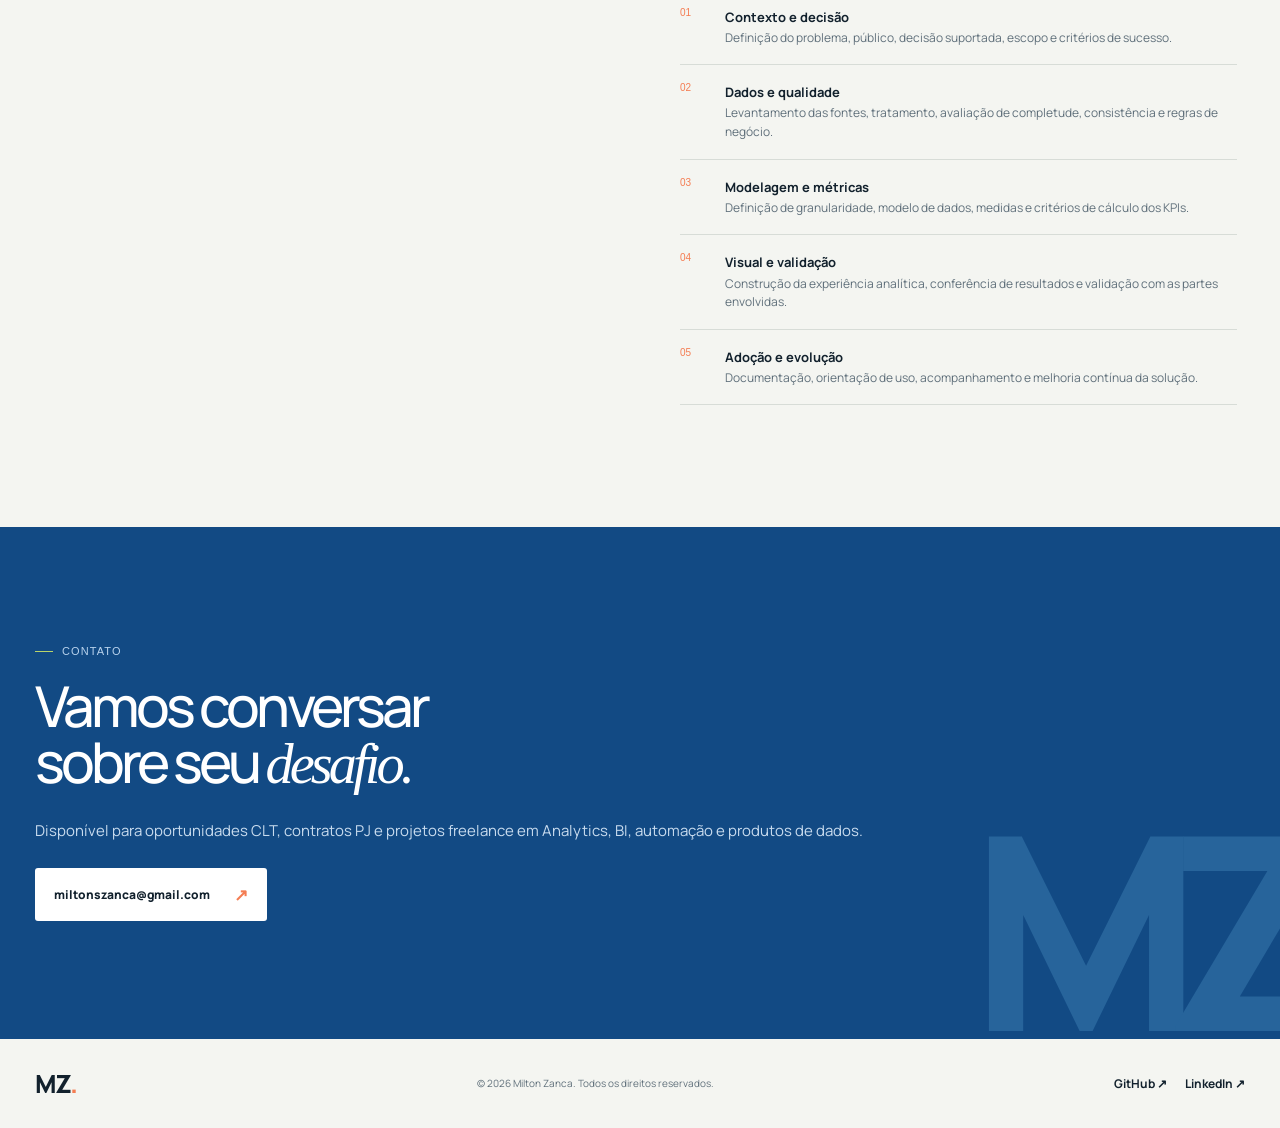
==== commit 349722ca: "Publica nova versão do portfólio" ====
--- a/index.html
+++ b/index.html
@@ -8,15 +8,22 @@
     <link rel="preconnect" href="https://fonts.googleapis.com" />
     <link rel="preconnect" href="https://fonts.gstatic.com" crossorigin />
     <link href="https://fonts.googleapis.com/css2?family=DM+Mono:wght@400;500&family=Manrope:wght@400;500;600;700;800&display=swap" rel="stylesheet" />
-    <link rel="stylesheet" href="styles.css?v=20260820-2" />
+    <link rel="stylesheet" href="styles.css?v=20260827-3" />
     <style>
       .fraud-preview{height:235px;margin:20px 0 26px;overflow:hidden;border-radius:12px;background:#f5f8f6;box-shadow:0 16px 25px #0b182028;position:relative}
-      .fraud-preview iframe{width:780px;height:550px;border:0;pointer-events:none;transform:scale(.47);transform-origin:top left;display:block}
+      .fraud-preview iframe{width:780px;height:550px;border:0;pointer-events:none;transform:scale(.47);transform-origin:top left;display:block;position:absolute;top:0;left:0}
       .alta-preview{height:235px;margin:20px 0 26px;overflow:hidden;border-radius:12px;background:#f7f9fc;box-shadow:0 16px 25px #0b182028;position:relative}
-      .alta-preview iframe{width:1100px;height:670px;border:0;pointer-events:none;transform:scale(.35);transform-origin:top left;display:block}
+      .alta-preview iframe{width:1100px;height:670px;border:0;pointer-events:none;transform:scale(.35);transform-origin:top left;display:block;position:absolute;top:0;left:0}
       .nps-preview{height:235px;margin:20px 0 26px;overflow:hidden;border-radius:12px;background:#f8f7fa;box-shadow:0 16px 25px #0b182028;position:relative}
-      .nps-preview iframe{width:1300px;height:780px;border:0;pointer-events:none;transform:scale(.30);transform-origin:top left;display:block}
-      .hero h1{font-size:clamp(46px,5.7vw,82px)}
+      .nps-preview iframe{width:1300px;height:780px;border:0;pointer-events:none;transform:scale(.30);transform-origin:top left;display:block;position:absolute;top:0;left:0}
+      .refund-card{grid-column:1/-1;min-height:430px;display:grid;grid-template-columns:minmax(0,1.35fr) minmax(280px,.65fr);gap:26px;align-items:stretch}
+      .refund-card .project-number{position:absolute;top:19px;left:19px}
+      .refund-preview{height:340px;margin:22px 0 0;overflow:hidden;border-radius:16px;background:#f7f4f4;box-shadow:0 16px 25px #0b182028;position:relative}
+      .refund-preview iframe{width:1420px;height:780px;border:0;pointer-events:none;transform:scale(.43);transform-origin:top left;display:block;position:absolute;top:0;left:0}
+      .refund-card .project-content{align-self:end;padding:24px 22px 18px 0}
+      .refund-card .project-content h3{font-size:38px}
+      @media(max-width:750px){.refund-card{display:flex;grid-column:auto;min-height:540px}.refund-preview{height:235px;margin-top:20px}.refund-card .project-content{padding:0}.refund-card .project-content h3{font-size:29px}}
+      .hero h1{font-size:35px;line-height:1.1;letter-spacing:-.04em}
       .hero h1 em{font-family:var(--sans);font-style:normal;font-weight:500}
       :root{--mono:'Segoe UI',Arial,sans-serif}
     </style>
@@ -27,7 +34,8 @@
       <a class="brand" href="#inicio" aria-label="Ir ao início">MZ<span>.</span></a>
       <nav aria-label="Navegação principal">
         <a href="#projetos">Projetos</a>
-        <a href="#sobre">Sobre</a>
+        <a href="#especialidades">Especialidades</a>
+        <a href="#sobre">Método</a>
         <a href="#contato">Contato</a>
       </nav>
       <a class="header-link" href="mailto:miltonszanca@gmail.com">Vamos conversar <span aria-hidden="true">↗</span></a>
@@ -36,9 +44,9 @@
     <main>
       <section class="hero" id="inicio">
         <div class="hero-copy">
-          <p class="eyebrow"><span></span> Portfólio 2026</p>
-          <h1>Análise de dados<br />para decisões <em>confiáveis.</em></h1>
-          <p class="intro">Sou <strong>Milton Zanca</strong>, Analista de Dados Sênior. Estruturo dados, indicadores e dashboards para apoiar decisões com qualidade e contexto de negócio.</p>
+          <p class="eyebrow"><span></span> Dados, BI e automação</p>
+          <h1>Dados que sustentam<br />decisões de <em>negócio.</em></h1>
+          <p class="intro">Sou <strong>Milton Zanca</strong>, Analista de Dados Sênior com mais de 10 anos de experiência. Transformo dados operacionais em indicadores, análises e produtos analíticos para saúde, educação, finanças e operações.</p>
           <div class="hero-actions">
             <a class="button button-primary" href="#projetos">Ver projetos <span aria-hidden="true">↓</span></a>
             <a class="text-link" href="https://www.linkedin.com/in/miltonzanca/" target="_blank" rel="noopener">LinkedIn <span aria-hidden="true">↗</span></a>
@@ -51,13 +59,23 @@
           </div>
           <div class="data-orbit orbit-one" aria-hidden="true"><span>SQL</span><span>•</span><span>DAX</span><span>•</span></div>
           <div class="data-orbit orbit-two" aria-hidden="true">POWER BI</div>
-          <div class="availability"><i></i> Disponível para projetos</div>
+          <div class="availability"><i></i> CLT, PJ e projetos</div>
         </div>
       </section>
 
       <section class="proof" aria-label="Especialidades">
-        <p>Do problema de negócio à entrega validada</p>
-        <div class="proof-items"><span>POWER BI</span><span>MODELAGEM</span><span>KPIs</span><span>QUALIDADE DE DADOS</span></div>
+        <p>Do problema de negócio à decisão acompanhada</p>
+        <div class="proof-items"><span>POWER BI &amp; DAX</span><span>SQL &amp; PYTHON</span><span>MODELAGEM</span><span>QUALIDADE DE DADOS</span></div>
+      </section>
+
+      <section class="expertise" id="especialidades">
+        <div class="expertise-intro"><p class="eyebrow"><span></span> Especialidades</p><h2>Capacidade técnica<br />com foco em <em>aplicação.</em></h2><p>Atuação entre a necessidade da área, a estruturação do dado e a entrega que será utilizada pela operação e liderança.</p></div>
+        <div class="expertise-grid">
+          <article><span>01</span><h3>Analytics &amp; BI</h3><p>Power BI, DAX, modelagem dimensional, definição de KPIs e dashboards para acompanhamento gerencial.</p></article>
+          <article><span>02</span><h3>Dados &amp; Automação</h3><p>SQL, Python, SSMS, Databricks, VBA e Macros para tratamento, integração e ganho de eficiência operacional.</p></article>
+          <article><span>03</span><h3>Domínios de negócio</h3><p>Saúde, educação, finanças, jurídico e operações: custos, risco, fraude, jornada, NPS e indicadores assistenciais.</p></article>
+          <article><span>04</span><h3>Entrega responsável</h3><p>Documentação técnica, validação com áreas envolvidas, critérios de uso e evolução contínua das soluções.</p></article>
+        </div>
       </section>
 
       <section class="projects" id="projetos">
@@ -69,50 +87,52 @@
         <div class="project-grid">
           <article class="project-card fraud">
             <div class="project-number">01</div>
-            <div class="fraud-preview" aria-label="Prévia do painel de Fraude e Desperdício">
+            <div class="fraud-preview" data-dashboard-preview data-source-width="780" data-max-scale="0.47" aria-label="Prévia do painel de Fraude e Desperdício">
               <iframe src="fraude-desperdicio.html#visao" title="Prévia do painel Fraude e Desperdício" tabindex="-1"></iframe>
             </div>
-            <div class="project-content"><p class="project-type">Risco &amp; Finanças</p><h3>Fraude &amp;<br />Desperdício</h3><p>Monitoramento de transações, desvios e possíveis perdas para apoiar a priorização de análises.</p><a href="fraude-desperdicio.html" aria-label="Abrir o case Fraude e Desperdício">Abrir painel <span>↗</span></a></div>
+            <div class="project-content"><p class="project-type">Risco &amp; Finanças</p><h3>Fraude &amp;<br />Desperdício</h3><p>Priorização de alertas, desvios e exposição financeira para apoiar investigação, controles e redução de perdas.</p><a href="fraude-desperdicio.html" aria-label="Abrir o case Fraude e Desperdício">Abrir painel <span>↗</span></a></div>
           </article>
 
           <article class="project-card infection">
             <div class="project-number">02</div>
-            <div class="alta-preview" aria-label="Prévia do painel Termômetro de Alta Administrativa">
+            <div class="alta-preview" data-dashboard-preview data-source-width="1100" data-max-scale="0.35" aria-label="Prévia do painel Termômetro de Alta Administrativa">
               <iframe src="alta-administrativa.html" title="Prévia do painel Termômetro de Alta Administrativa" tabindex="-1"></iframe>
             </div>
-            <div class="project-content"><p class="project-type">Saúde &amp; Operações</p><h3>Termômetro de<br />Alta Administrativa</h3><p>Acompanhamento da evolução assistencial para apoiar altas e a transição segura ao cuidado domiciliar.</p><a href="alta-administrativa.html" aria-label="Abrir o case Termômetro de Alta Administrativa">Abrir painel <span>↗</span></a></div>
+            <div class="project-content"><p class="project-type">Saúde &amp; Operações</p><h3>Termômetro de<br />Alta Administrativa</h3><p>Leitura da evolução assistencial e do plano multidisciplinar para apoiar altas seguras e a transição ao cuidado domiciliar.</p><a href="alta-administrativa.html" aria-label="Abrir o case Termômetro de Alta Administrativa">Abrir painel <span>↗</span></a></div>
           </article>
 
           <article class="project-card nps">
             <div class="project-number">03</div>
-            <div class="nps-preview" aria-label="Prévia do painel Customer Experience NPS">
+            <div class="nps-preview" data-dashboard-preview data-source-width="1300" data-max-scale="0.30" aria-label="Prévia do painel Customer Experience NPS">
               <iframe src="customer-experience-refinado.html" title="Prévia do painel Customer Experience NPS" tabindex="-1"></iframe>
             </div>
-            <div class="project-content"><p class="project-type">Cliente &amp; Estratégia</p><h3>Customer<br />Experience NPS</h3><p>Análise de satisfação, segmentos e fatores de experiência para direcionar melhorias.</p><a href="customer-experience-refinado.html" aria-label="Abrir o case Customer Experience NPS">Abrir painel <span>↗</span></a></div>
+            <div class="project-content"><p class="project-type">Cliente &amp; Estratégia</p><h3>Customer<br />Experience NPS</h3><p>Diagnóstico da voz do acadêmico, dos temas críticos e das intervenções que podem elevar a experiência.</p><a href="customer-experience-refinado.html" aria-label="Abrir o case Customer Experience NPS">Abrir painel <span>↗</span></a></div>
+          </article>
+
+          <article class="project-card refund-card" id="case-reembolsos">
+            <div class="project-number">04 · CASE EM DESTAQUE</div>
+            <div class="refund-preview" data-dashboard-preview data-source-width="1420" data-max-scale="0.43" aria-label="Prévia do case Reembolsos sob risco">
+              <iframe src="reembolsos-marketplace.html" title="Prévia do case Reembolsos sob risco" tabindex="-1"></iframe>
+            </div>
+            <div class="project-content"><p class="project-type">Risco, CX &amp; Finanças</p><h3>Reembolsos<br />sob risco</h3><p>Do diagnóstico do problema às hipóteses, regras, cenários e política de decisão para reduzir perdas sem penalizar clientes legítimos.</p><a href="case-reembolsos.html" aria-label="Abrir o estudo Reembolsos sob risco">Ver estudo completo <span>↗</span></a></div>
           </article>
         </div>
       </section>
 
       <section class="about" id="sobre">
-        <div><p class="eyebrow"><span></span> Método de trabalho</p><h2>Análise estruturada<br />do <em>início</em> ao fim.</h2></div>
-        <div class="approach"><p>Um dashboard é a etapa final de um processo. O trabalho parte da necessidade do negócio, passa pela preparação e validação dos dados, e termina com uma entrega acompanhada de critérios claros de uso.</p><ol><li><b>01</b><span><strong>Entendimento do negócio</strong>Definição do problema, público, decisões suportadas e escopo da análise.</span></li><li><b>02</b><span><strong>Entendimento e qualidade dos dados</strong>Levantamento das fontes, avaliação de completude, consistência e regras necessárias.</span></li><li><b>03</b><span><strong>KPIs e modelagem</strong>Definição de métricas, granularidade e modelo de dados adequado à consulta analítica.</span></li><li><b>04</b><span><strong>Dashboard e validação</strong>Construção da visualização, conferência dos resultados e validação com as partes envolvidas.</span></li><li><b>05</b><span><strong>Entrega e evolução</strong>Documentação, orientação de uso e ajustes a partir de feedback e novas necessidades.</span></li></ol></div>
+        <div><p class="eyebrow"><span></span> Método de trabalho</p><h2>Análise estruturada<br />do <em>contexto</em> à ação.</h2></div>
+        <div class="approach"><p>Atuação com liderança e áreas de negócio na definição de problemas, regras, dados e indicadores. O dashboard é a entrega visível de um processo que precisa ser confiável, compreensível e útil na rotina.</p><ol><li><b>01</b><span><strong>Contexto e decisão</strong>Definição do problema, público, decisão suportada, escopo e critérios de sucesso.</span></li><li><b>02</b><span><strong>Dados e qualidade</strong>Levantamento das fontes, tratamento, avaliação de completude, consistência e regras de negócio.</span></li><li><b>03</b><span><strong>Modelagem e métricas</strong>Definição de granularidade, modelo de dados, medidas e critérios de cálculo dos KPIs.</span></li><li><b>04</b><span><strong>Visual e validação</strong>Construção da experiência analítica, conferência de resultados e validação com as partes envolvidas.</span></li><li><b>05</b><span><strong>Adoção e evolução</strong>Documentação, orientação de uso, acompanhamento e melhoria contínua da solução.</span></li></ol></div>
       </section>
 
       <section class="contact" id="contato">
         <p class="eyebrow"><span></span> Contato</p>
         <h2>Vamos conversar<br />sobre seu <em>desafio.</em></h2>
-        <p>Disponível para oportunidades CLT, contratos PJ e projetos freelance em análise de dados e Power BI.</p>
+        <p>Disponível para oportunidades CLT, contratos PJ e projetos freelance em Analytics, BI, automação e produtos de dados.</p>
         <a class="button button-light" href="mailto:miltonszanca@gmail.com">miltonszanca@gmail.com <span aria-hidden="true">↗</span></a>
       </section>
     </main>
     <footer><a class="brand" href="#inicio">MZ<span>.</span></a><p>© <span id="year"></span> Milton Zanca. Todos os direitos reservados.</p><div><a href="https://github.com/miltonzanca" target="_blank" rel="noopener">GitHub ↗</a><a href="https://www.linkedin.com/in/miltonzanca/" target="_blank" rel="noopener">LinkedIn ↗</a></div></footer>
-    <script>
-      if (!window.location.hash) {
-        if ('scrollRestoration' in history) history.scrollRestoration = 'manual';
-        window.addEventListener('pageshow', () => window.scrollTo(0, 0));
-      }
-    </script>
-    <script src="script.js"></script>
+    <script src="script.js?v=20260827-2"></script>
   </body>
 </html>
 
--- a/styles.css
+++ b/styles.css
@@ -1,2 +1,7 @@
-:root{--ink:#12212d;--muted:#60707b;--paper:#f4f5f1;--line:#d7dcd7;--blue:#124a84;--azure:#1d6cb8;--orange:#f47d53;--lime:#b9d46a;--serif:Georgia,'Times New Roman',serif;--sans:Manrope,Arial,sans-serif;--mono:'DM Mono',monospace}*{box-sizing:border-box}html{scroll-behavior:smooth}body{margin:0;background:var(--paper);color:var(--ink);font-family:var(--sans);font-size:15px}.site-header{height:82px;max-width:1360px;margin:auto;padding:0 48px;display:flex;align-items:center;justify-content:space-between;border-bottom:1px solid var(--line)}.brand{font-size:25px;font-weight:800;letter-spacing:-2px;color:var(--ink);text-decoration:none}.brand span{color:var(--orange)}nav{display:flex;gap:30px}nav a,.header-link,footer a{color:var(--ink);font-size:12px;text-decoration:none;font-weight:700}.header-link span,.text-link span{color:var(--orange);font-size:16px;margin-left:4px}.hero{max-width:1360px;min-height:660px;margin:auto;padding:88px 48px 66px;display:grid;grid-template-columns:1.05fr .95fr;align-items:center;overflow:hidden}.eyebrow{font-family:var(--mono);letter-spacing:.1em;text-transform:uppercase;font-size:11px;color:var(--muted);margin:0 0 21px;display:flex;align-items:center;gap:9px}.eyebrow span{display:inline-block;width:18px;height:1px;background:var(--orange)}h1,h2{letter-spacing:-.07em;font-weight:500;margin:0;line-height:.99}h1{font-size:clamp(52px,6.5vw,95px);max-width:670px}h1 em,h2 em{font-family:var(--serif);font-weight:400}.intro{max-width:490px;color:var(--muted);line-height:1.7;margin:32px 0 30px;font-size:15px}.intro strong{color:var(--ink)}.hero-actions{display:flex;align-items:center;gap:25px}.button{display:inline-flex;align-items:center;gap:24px;padding:15px 19px;border-radius:3px;text-decoration:none;font-size:12px;font-weight:800;transition:transform .2s,background .2s}.button:hover{transform:translateY(-2px)}.button-primary{background:var(--ink);color:#fff}.button-primary span{font-size:16px}.text-link{color:var(--ink);font-size:12px;font-weight:800;text-decoration:none}.hero-visual{height:480px;position:relative;display:flex;align-items:center;justify-content:center}.profile-frame{width:345px;height:415px;overflow:hidden;position:relative;background:#2e3339;transform:rotate(3deg);box-shadow:15px 18px 0 #dce3e2}.profile-frame:after{content:'';position:absolute;inset:0;background:linear-gradient(180deg,transparent 45%,rgba(3,15,29,.44))}.profile-frame img{width:100%;height:100%;object-fit:cover;object-position:55% 47%;filter:saturate(.85)}.profile-tag{position:absolute;z-index:1;left:21px;bottom:21px;color:#fff;font-family:var(--mono);font-size:10px;letter-spacing:.12em;line-height:1.55}.data-orbit{position:absolute;font-family:var(--mono);font-size:10px;letter-spacing:.14em;color:var(--blue)}.orbit-one{right:0;top:83px;display:flex;gap:8px;align-items:center;transform:rotate(90deg)}.orbit-two{left:28px;bottom:44px;transform:rotate(-90deg)}.availability{position:absolute;bottom:5px;right:25px;background:#fff;padding:11px 13px;font-size:10px;font-weight:700;box-shadow:0 5px 20px #11243314}.availability i{display:inline-block;width:7px;height:7px;border-radius:50%;background:#79a823;margin-right:6px}.proof{padding:23px 48px;max-width:1360px;margin:auto;border-top:1px solid var(--line);border-bottom:1px solid var(--line);display:flex;justify-content:space-between;align-items:center}.proof p{font-size:12px;color:var(--muted);margin:0}.proof-items{display:flex;gap:25px}.proof-items span{font:10px var(--mono);letter-spacing:.11em}.projects{background:var(--ink);color:#f7f8f4;padding:118px max(48px,calc((100vw - 1264px)/2)) 130px}.section-heading{display:grid;grid-template-columns:1.1fr .9fr;gap:50px;margin-bottom:60px}.section-heading .eyebrow{grid-column:1/-1;color:#adbdc7;margin-bottom:-20px}.section-heading h2,.about h2,.contact h2{font-size:clamp(39px,4.4vw,64px)}.section-heading>p:last-child{color:#afbdc4;line-height:1.7;max-width:370px;align-self:end}.project-grid{display:grid;grid-template-columns:repeat(3,1fr);gap:18px}.project-card{min-height:570px;position:relative;display:flex;flex-direction:column;padding:19px;background:#eef1ec;color:var(--ink);overflow:hidden;border-radius:22px}.project-number{font:11px var(--mono);color:#77848b;position:relative;z-index:1}.dashboard{height:235px;margin:20px 0 26px;padding:17px;border-radius:2px;font-family:var(--mono);position:relative;overflow:hidden;box-shadow:0 16px 25px #0b182028}.fraud-dashboard{background:#102f4f;color:#b3d3ee}.infection-dashboard{background:#ebf3ed;color:#34806a}.nps-dashboard{background:#fff1e7;color:#d86d48}.dash-top{height:18px;border-bottom:1px solid currentColor;opacity:.7;font-size:7px;display:flex;align-items:start;gap:5px}.dash-top span{margin-right:auto}.dash-top i{width:5px;height:5px;border:1px solid currentColor;border-radius:50%}.metric-row{display:flex;gap:26px;margin:18px 0}.metric-row div{display:flex;flex-direction:column;gap:4px}.metric-row small,.metric-row em{font-size:7px;font-style:normal}.metric-row b{font-size:20px;letter-spacing:-.08em;color:#fff}.metric-row em{color:var(--lime)}.bars{height:70px;display:flex;gap:6px;align-items:end;border-bottom:1px solid #6b8da8}.bars i{display:block;width:15px;background:#2e8cd2}.bars i:nth-child(1){height:29%}.bars i:nth-child(2){height:57%}.bars i:nth-child(3){height:38%}.bars i:nth-child(4){height:74%;background:var(--orange)}.bars i:nth-child(5){height:48%}.bars i:nth-child(6){height:87%;background:var(--orange)}.bars i:nth-child(7){height:62%}.bars i:nth-child(8){height:77%}.dash-bottom{display:flex;gap:5px;margin-top:12px}.dash-bottom div{height:8px;flex:1;background:#245579}.gauge{width:130px;height:65px;border:14px solid #78b19f;border-bottom:0;border-radius:130px 130px 0 0;margin:18px auto 0;display:flex;justify-content:center;align-items:end}.gauge div{text-align:center;transform:translateY(19px);background:#ebf3ed;padding:0 8px}.gauge b{font-size:23px;letter-spacing:-.08em;display:block}.gauge small{font-size:6px}.line-chart{height:62px;margin-top:22px}.line-chart svg{width:100%;height:100%}.dash-labels{font-size:6px;display:flex;justify-content:space-between}.nps-score{display:flex;align-items:end;gap:8px;margin:18px 0}.nps-score b{font-size:46px;letter-spacing:-.12em;line-height:.8}.nps-score span{font-size:9px;margin-bottom:4px}.nps-score em{font-size:8px;margin-left:auto;color:#6c9e46;font-style:normal}.nps-scale{display:flex;gap:3px;height:43px;align-items:end}.nps-scale i{width:100%;display:block;background:#f6b18c}.nps-scale i:nth-child(-n+2){height:25%;background:#e58b6f}.nps-scale i:nth-child(3){height:42%;background:#e9a97e}.nps-scale i:nth-child(4){height:55%}.nps-scale i:nth-child(5){height:48%}.nps-scale i:nth-child(6){height:59%}.nps-scale i:nth-child(7){height:73%;background:#a4c970}.nps-scale i:nth-child(8){height:87%;background:#8fc260}.nps-scale i:nth-child(9){height:96%;background:#7db755}.nps-scale i:nth-child(10){height:78%;background:#8fc260}.nps-scale i:nth-child(11){height:67%;background:#a4c970}.sentiment{display:flex;justify-content:space-between;border-top:1px solid #ecb99d;margin-top:14px;padding-top:10px}.sentiment div{display:flex;flex-direction:column;gap:2px}.sentiment b{font-size:12px}.sentiment span{font-size:6px}.project-content{margin-top:auto}.project-type{font:10px var(--mono);letter-spacing:.1em;text-transform:uppercase;color:#64737b;margin:0 0 12px}.project-content h3{font-size:29px;line-height:1.06;letter-spacing:-.06em;margin:0}.project-content>p:not(.project-type){font-size:12px;line-height:1.65;color:#617078;margin:15px 0}.project-content a{font-size:11px;color:var(--ink);font-weight:800;text-decoration:none}.project-content a span{color:var(--orange);font-size:15px;margin-left:4px}.about{max-width:1264px;padding:122px 0;margin:auto;display:grid;grid-template-columns:1fr 1fr;gap:80px}.approach>p{font-size:17px;line-height:1.7;margin:0 0 38px;max-width:500px}.approach ol{list-style:none;margin:0;padding:0;border-top:1px solid var(--line)}.approach li{display:grid;grid-template-columns:45px 1fr;border-bottom:1px solid var(--line);padding:17px 0}.approach li>b{font:10px var(--mono);color:var(--orange)}.approach li span{font-size:12px;color:var(--muted);line-height:1.55}.approach li strong{display:block;color:var(--ink);font-size:13px;margin-bottom:2px}.contact{background:var(--blue);color:#fff;padding:118px max(48px,calc((100vw - 1264px)/2));position:relative;overflow:hidden}.contact:after{content:'MZ';position:absolute;right:-25px;bottom:-73px;font-size:270px;font-weight:800;letter-spacing:-.15em;color:#27649b}.contact .eyebrow{color:#b9d3ed}.contact .eyebrow span{background:var(--lime)}.contact h2{position:relative;z-index:1}.contact>p:not(.eyebrow){color:#c8dbee;margin:27px 0}.button-light{position:relative;z-index:1;color:var(--ink);background:#fff}.button-light span{color:var(--orange);font-size:17px}footer{max-width:1360px;margin:auto;padding:27px 48px;display:flex;justify-content:space-between;align-items:center}footer p{font-size:10px;color:var(--muted)}footer div{display:flex;gap:18px}@media(max-width:750px){.site-header{padding:0 23px;height:68px}.header-link{display:none}nav{gap:16px}nav a{font-size:10px}.hero{padding:66px 23px 52px;display:block}.hero-visual{margin-top:54px;height:390px}.profile-frame{width:275px;height:345px}.orbit-one{right:-34px}.orbit-two{left:-22px}.proof{padding:19px 23px;display:block}.proof p{margin-bottom:14px}.proof-items{gap:13px;flex-wrap:wrap}.projects{padding:78px 23px}.section-heading{display:block;margin-bottom:38px}.section-heading .eyebrow{margin-bottom:16px}.section-heading>p:last-child{margin-top:22px}.project-grid{grid-template-columns:1fr}.project-card{min-height:520px}.about{padding:79px 23px;display:block}.approach{margin-top:45px}.contact{padding:80px 23px}.contact:after{font-size:180px}footer{padding:24px 23px;display:grid;grid-template-columns:1fr 1fr;gap:15px}footer p{grid-column:1/-1;order:3;margin:0}footer div{justify-content:end}.cursor-glow{display:none}}@media(min-width:751px) and (max-width:1300px){.site-header,.hero,.proof,footer{padding-left:35px;padding-right:35px}.projects,.contact{padding-left:35px;padding-right:35px}.about{padding-left:35px;padding-right:35px}.profile-frame{width:300px}.project-content h3{font-size:24px}}
+:root{--ink:#12212d;--muted:#60707b;--paper:#f4f5f1;--line:#d7dcd7;--blue:#124a84;--azure:#1d6cb8;--orange:#f47d53;--lime:#b9d46a;--serif:Georgia,'Times New Roman',serif;--sans:Manrope,Arial,sans-serif;--mono:'DM Mono',monospace}*{box-sizing:border-box}html{scroll-behavior:smooth}body{margin:0;background:var(--paper);color:var(--ink);font-family:var(--sans);font-size:15px}.site-header{height:82px;max-width:1360px;margin:auto;padding:0 48px;display:flex;align-items:center;justify-content:space-between;border-bottom:1px solid var(--line)}.brand{font-size:25px;font-weight:800;letter-spacing:-2px;color:var(--ink);text-decoration:none}.brand span{color:var(--orange)}nav{display:flex;gap:30px}nav a,.header-link,footer a{color:var(--ink);font-size:12px;text-decoration:none;font-weight:700}.header-link span,.text-link span{color:var(--orange);font-size:16px;margin-left:4px}.hero{max-width:1360px;min-height:660px;margin:auto;padding:88px 48px 66px;display:grid;grid-template-columns:1.05fr .95fr;align-items:center;overflow:hidden}.eyebrow{font-family:var(--mono);letter-spacing:.1em;text-transform:uppercase;font-size:11px;color:var(--muted);margin:0 0 21px;display:flex;align-items:center;gap:9px}.eyebrow span{display:inline-block;width:18px;height:1px;background:var(--orange)}h1,h2{letter-spacing:-.07em;font-weight:500;margin:0;line-height:.99}h1{font-size:clamp(52px,6.5vw,95px);max-width:670px}h1 em,h2 em{font-family:var(--serif);font-weight:400}.intro{max-width:490px;color:var(--muted);line-height:1.7;margin:32px 0 30px;font-size:15px}.intro strong{color:var(--ink)}.hero-actions{display:flex;align-items:center;gap:25px}.button{display:inline-flex;align-items:center;gap:24px;padding:15px 19px;border-radius:3px;text-decoration:none;font-size:12px;font-weight:800;transition:transform .2s,background .2s}.button:hover{transform:translateY(-2px)}.button-primary{background:var(--ink);color:#fff}.button-primary span{font-size:16px}.text-link{color:var(--ink);font-size:12px;font-weight:800;text-decoration:none}.hero-visual{height:480px;position:relative;display:flex;align-items:center;justify-content:center}.profile-frame{width:345px;height:415px;overflow:hidden;position:relative;background:#2e3339;transform:rotate(3deg);box-shadow:15px 18px 0 #dce3e2}.profile-frame:after{content:'';position:absolute;inset:0;background:linear-gradient(180deg,transparent 45%,rgba(3,15,29,.44))}.profile-frame img{width:100%;height:100%;object-fit:cover;object-position:55% 47%;filter:saturate(.85)}.profile-tag{position:absolute;z-index:1;left:21px;bottom:21px;color:#fff;font-family:var(--mono);font-size:10px;letter-spacing:.12em;line-height:1.55}.data-orbit{position:absolute;font-family:var(--mono);font-size:10px;letter-spacing:.14em;color:var(--blue)}.orbit-one{right:0;top:83px;display:flex;gap:8px;align-items:center;transform:rotate(90deg)}.orbit-two{left:28px;bottom:44px;transform:rotate(-90deg)}.availability{position:absolute;bottom:5px;right:25px;background:#fff;padding:11px 13px;font-size:10px;font-weight:700;box-shadow:0 5px 20px #11243314}.availability i{display:inline-block;width:7px;height:7px;border-radius:50%;background:#79a823;margin-right:6px}.proof{padding:23px 48px;max-width:1360px;margin:auto;border-top:1px solid var(--line);border-bottom:1px solid var(--line);display:flex;justify-content:space-between;align-items:center}.proof p{font-size:12px;color:var(--muted);margin:0}.proof-items{display:flex;gap:25px}.proof-items span{font:10px var(--mono);letter-spacing:.11em}.projects{background:var(--ink);color:#f7f8f4;padding:118px max(48px,calc((100vw - 1264px)/2)) 130px}.section-heading{display:grid;grid-template-columns:1.1fr .9fr;gap:50px;margin-bottom:60px}.section-heading .eyebrow{grid-column:1/-1;color:#adbdc7;margin-bottom:-20px}.section-heading h2,.about h2,.contact h2{font-size:clamp(39px,4.4vw,64px)}.section-heading>p:last-child{color:#afbdc4;line-height:1.7;max-width:370px;align-self:end}.project-grid{display:grid;grid-template-columns:repeat(3,1fr);gap:18px}.project-card{min-height:570px;position:relative;display:flex;flex-direction:column;padding:19px;background:#eef1ec;color:var(--ink);overflow:hidden}.project-number{font:11px var(--mono);color:#77848b;position:relative;z-index:1}.dashboard{height:235px;margin:20px 0 26px;padding:17px;border-radius:2px;font-family:var(--mono);position:relative;overflow:hidden;box-shadow:0 16px 25px #0b182028}.fraud-dashboard{background:#102f4f;color:#b3d3ee}.infection-dashboard{background:#ebf3ed;color:#34806a}.nps-dashboard{background:#fff1e7;color:#d86d48}.dash-top{height:18px;border-bottom:1px solid currentColor;opacity:.7;font-size:7px;display:flex;align-items:start;gap:5px}.dash-top span{margin-right:auto}.dash-top i{width:5px;height:5px;border:1px solid currentColor;border-radius:50%}.metric-row{display:flex;gap:26px;margin:18px 0}.metric-row div{display:flex;flex-direction:column;gap:4px}.metric-row small,.metric-row em{font-size:7px;font-style:normal}.metric-row b{font-size:20px;letter-spacing:-.08em;color:#fff}.metric-row em{color:var(--lime)}.bars{height:70px;display:flex;gap:6px;align-items:end;border-bottom:1px solid #6b8da8}.bars i{display:block;width:15px;background:#2e8cd2}.bars i:nth-child(1){height:29%}.bars i:nth-child(2){height:57%}.bars i:nth-child(3){height:38%}.bars i:nth-child(4){height:74%;background:var(--orange)}.bars i:nth-child(5){height:48%}.bars i:nth-child(6){height:87%;background:var(--orange)}.bars i:nth-child(7){height:62%}.bars i:nth-child(8){height:77%}.dash-bottom{display:flex;gap:5px;margin-top:12px}.dash-bottom div{height:8px;flex:1;background:#245579}.gauge{width:130px;height:65px;border:14px solid #78b19f;border-bottom:0;border-radius:130px 130px 0 0;margin:18px auto 0;display:flex;justify-content:center;align-items:end}.gauge div{text-align:center;transform:translateY(19px);background:#ebf3ed;padding:0 8px}.gauge b{font-size:23px;letter-spacing:-.08em;display:block}.gauge small{font-size:6px}.line-chart{height:62px;margin-top:22px}.line-chart svg{width:100%;height:100%}.dash-labels{font-size:6px;display:flex;justify-content:space-between}.nps-score{display:flex;align-items:end;gap:8px;margin:18px 0}.nps-score b{font-size:46px;letter-spacing:-.12em;line-height:.8}.nps-score span{font-size:9px;margin-bottom:4px}.nps-score em{font-size:8px;margin-left:auto;color:#6c9e46;font-style:normal}.nps-scale{display:flex;gap:3px;height:43px;align-items:end}.nps-scale i{width:100%;display:block;background:#f6b18c}.nps-scale i:nth-child(-n+2){height:25%;background:#e58b6f}.nps-scale i:nth-child(3){height:42%;background:#e9a97e}.nps-scale i:nth-child(4){height:55%}.nps-scale i:nth-child(5){height:48%}.nps-scale i:nth-child(6){height:59%}.nps-scale i:nth-child(7){height:73%;background:#a4c970}.nps-scale i:nth-child(8){height:87%;background:#8fc260}.nps-scale i:nth-child(9){height:96%;background:#7db755}.nps-scale i:nth-child(10){height:78%;background:#8fc260}.nps-scale i:nth-child(11){height:67%;background:#a4c970}.sentiment{display:flex;justify-content:space-between;border-top:1px solid #ecb99d;margin-top:14px;padding-top:10px}.sentiment div{display:flex;flex-direction:column;gap:2px}.sentiment b{font-size:12px}.sentiment span{font-size:6px}.project-content{margin-top:auto}.project-type{font:10px var(--mono);letter-spacing:.1em;text-transform:uppercase;color:#64737b;margin:0 0 12px}.project-content h3{font-size:29px;line-height:1.06;letter-spacing:-.06em;margin:0}.project-content>p:not(.project-type){font-size:12px;line-height:1.65;color:#617078;margin:15px 0}.project-content a{font-size:11px;color:var(--ink);font-weight:800;text-decoration:none}.project-content a span{color:var(--orange);font-size:15px;margin-left:4px}.about{max-width:1264px;padding:122px 0;margin:auto;display:grid;grid-template-columns:1fr 1fr;gap:80px}.approach>p{font-size:17px;line-height:1.7;margin:0 0 38px;max-width:500px}.approach ol{list-style:none;margin:0;padding:0;border-top:1px solid var(--line)}.approach li{display:grid;grid-template-columns:45px 1fr;border-bottom:1px solid var(--line);padding:17px 0}.approach li>b{font:10px var(--mono);color:var(--orange)}.approach li span{font-size:12px;color:var(--muted);line-height:1.55}.approach li strong{display:block;color:var(--ink);font-size:13px;margin-bottom:2px}.contact{background:var(--blue);color:#fff;padding:118px max(48px,calc((100vw - 1264px)/2));position:relative;overflow:hidden}.contact:after{content:'MZ';position:absolute;right:-25px;bottom:-73px;font-size:270px;font-weight:800;letter-spacing:-.15em;color:#27649b}.contact .eyebrow{color:#b9d3ed}.contact .eyebrow span{background:var(--lime)}.contact h2{position:relative;z-index:1}.contact>p:not(.eyebrow){color:#c8dbee;margin:27px 0}.button-light{position:relative;z-index:1;color:var(--ink);background:#fff}.button-light span{color:var(--orange);font-size:17px}footer{max-width:1360px;margin:auto;padding:27px 48px;display:flex;justify-content:space-between;align-items:center}footer p{font-size:10px;color:var(--muted)}footer div{display:flex;gap:18px}@media(max-width:750px){.site-header{padding:0 23px;height:68px}.header-link{display:none}nav{gap:16px}nav a{font-size:10px}.hero{padding:66px 23px 52px;display:block}.hero-visual{margin-top:54px;height:390px}.profile-frame{width:275px;height:345px}.orbit-one{right:-34px}.orbit-two{left:-22px}.proof{padding:19px 23px;display:block}.proof p{margin-bottom:14px}.proof-items{gap:13px;flex-wrap:wrap}.projects{padding:78px 23px}.section-heading{display:block;margin-bottom:38px}.section-heading .eyebrow{margin-bottom:16px}.section-heading>p:last-child{margin-top:22px}.project-grid{grid-template-columns:1fr}.project-card{min-height:520px}.about{padding:79px 23px;display:block}.approach{margin-top:45px}.contact{padding:80px 23px}.contact:after{font-size:180px}footer{padding:24px 23px;display:grid;grid-template-columns:1fr 1fr;gap:15px}footer p{grid-column:1/-1;order:3;margin:0}footer div{justify-content:end}.cursor-glow{display:none}}@media(min-width:751px) and (max-width:1300px){.site-header,.hero,.proof,footer{padding-left:35px;padding-right:35px}.projects,.contact{padding-left:35px;padding-right:35px}.about{padding-left:35px;padding-right:35px}.profile-frame{width:300px}.project-content h3{font-size:24px}}
+/* Especialidades - conteúdo profissional */
+.expertise{max-width:1264px;margin:auto;padding:105px 0 112px;display:grid;grid-template-columns:.82fr 1.18fr;gap:80px}.expertise h2{font-size:clamp(39px,4.4vw,64px);letter-spacing:-.07em;font-weight:500;line-height:.99;margin:0}.expertise h2 em{font-family:var(--serif);font-weight:400}.expertise-intro>p:last-child{font-size:15px;line-height:1.75;color:var(--muted);max-width:390px;margin:28px 0 0}.expertise-grid{display:grid;grid-template-columns:repeat(2,minmax(0,1fr));border-top:1px solid var(--line);border-left:1px solid var(--line)}.expertise-grid article{min-height:190px;padding:23px;border-right:1px solid var(--line);border-bottom:1px solid var(--line)}.expertise-grid span{font:10px var(--mono);color:var(--orange);letter-spacing:.1em}.expertise-grid h3{font-size:18px;letter-spacing:-.04em;margin:27px 0 9px}.expertise-grid p{font-size:12px;color:var(--muted);line-height:1.65;margin:0}.expertise+.projects{margin-top:0}
+@media(max-width:750px){.expertise{padding:78px 23px;display:block}.expertise-grid{margin-top:42px}.expertise-grid article{min-height:172px;padding:18px}.expertise-grid h3{font-size:16px;margin-top:23px}}
+@media(min-width:751px) and (max-width:1300px){.expertise{padding-left:35px;padding-right:35px}}
+.project-card{border-radius:22px}
 
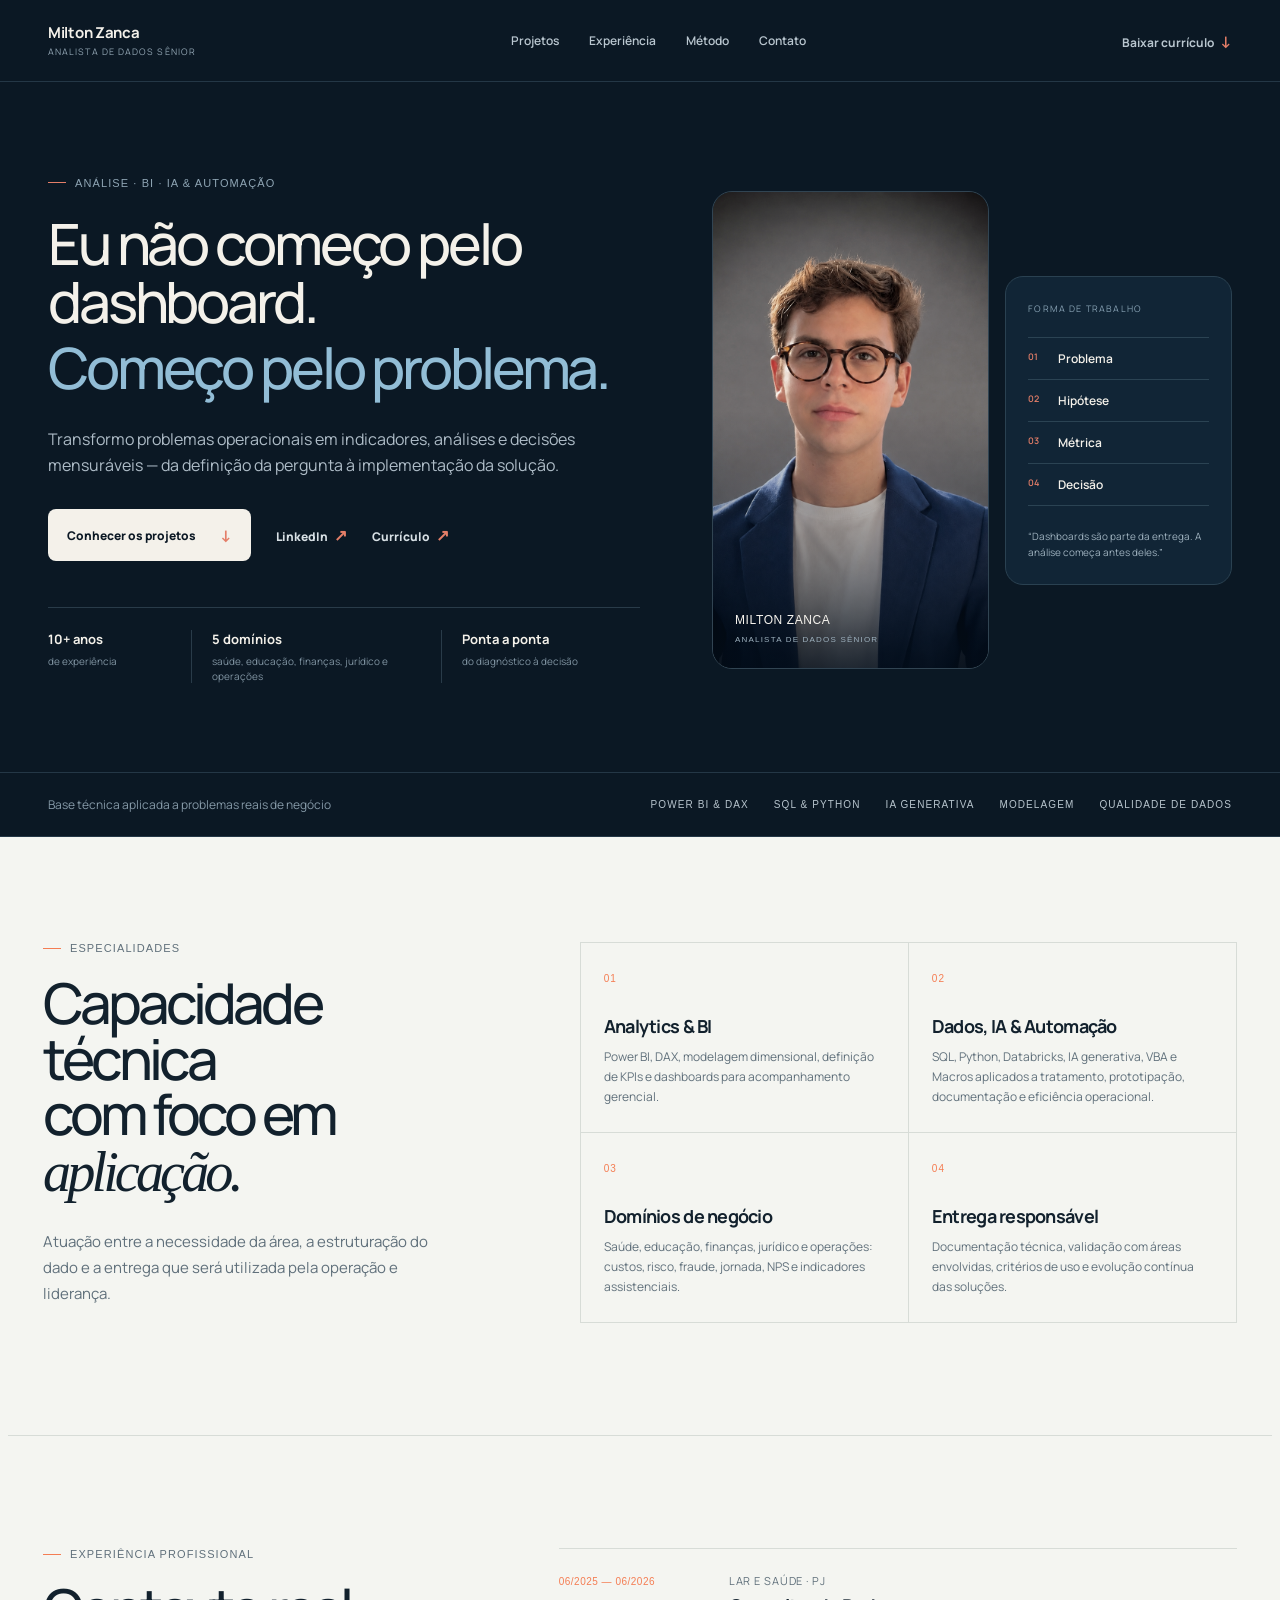
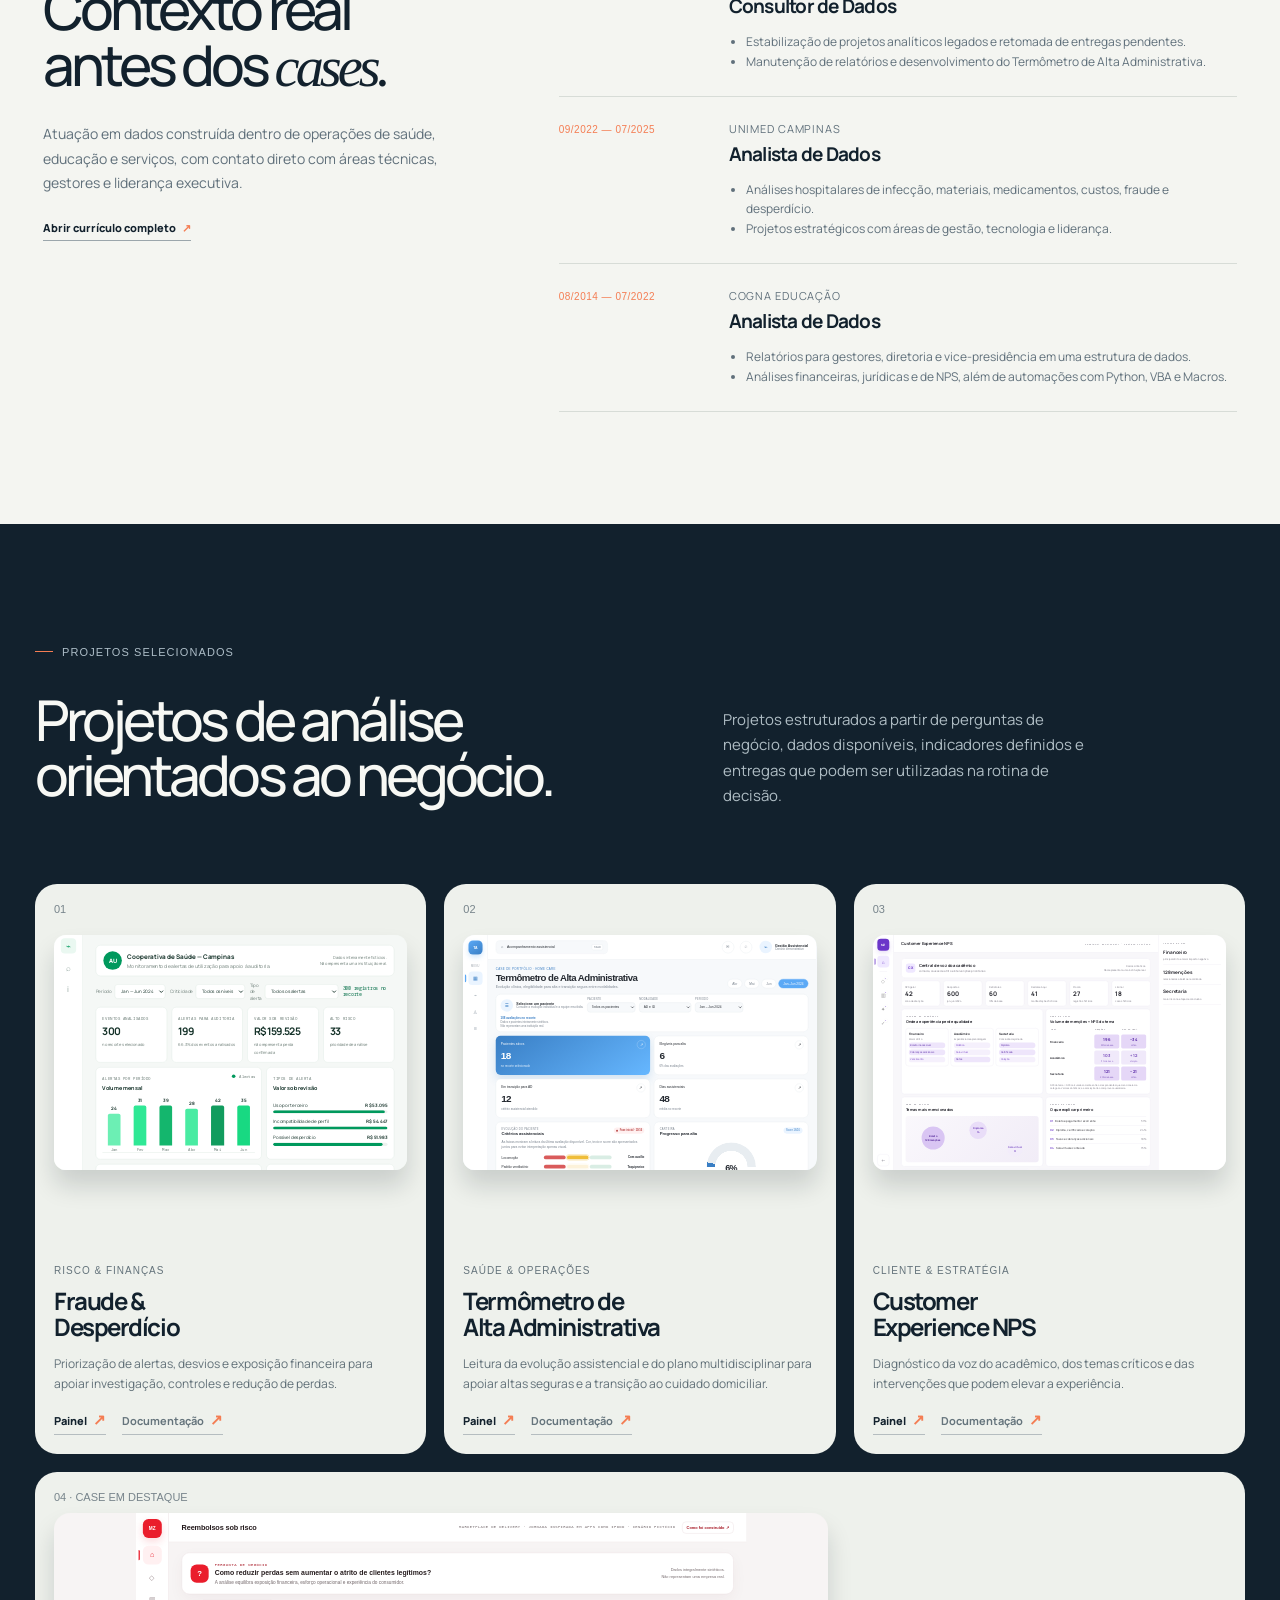
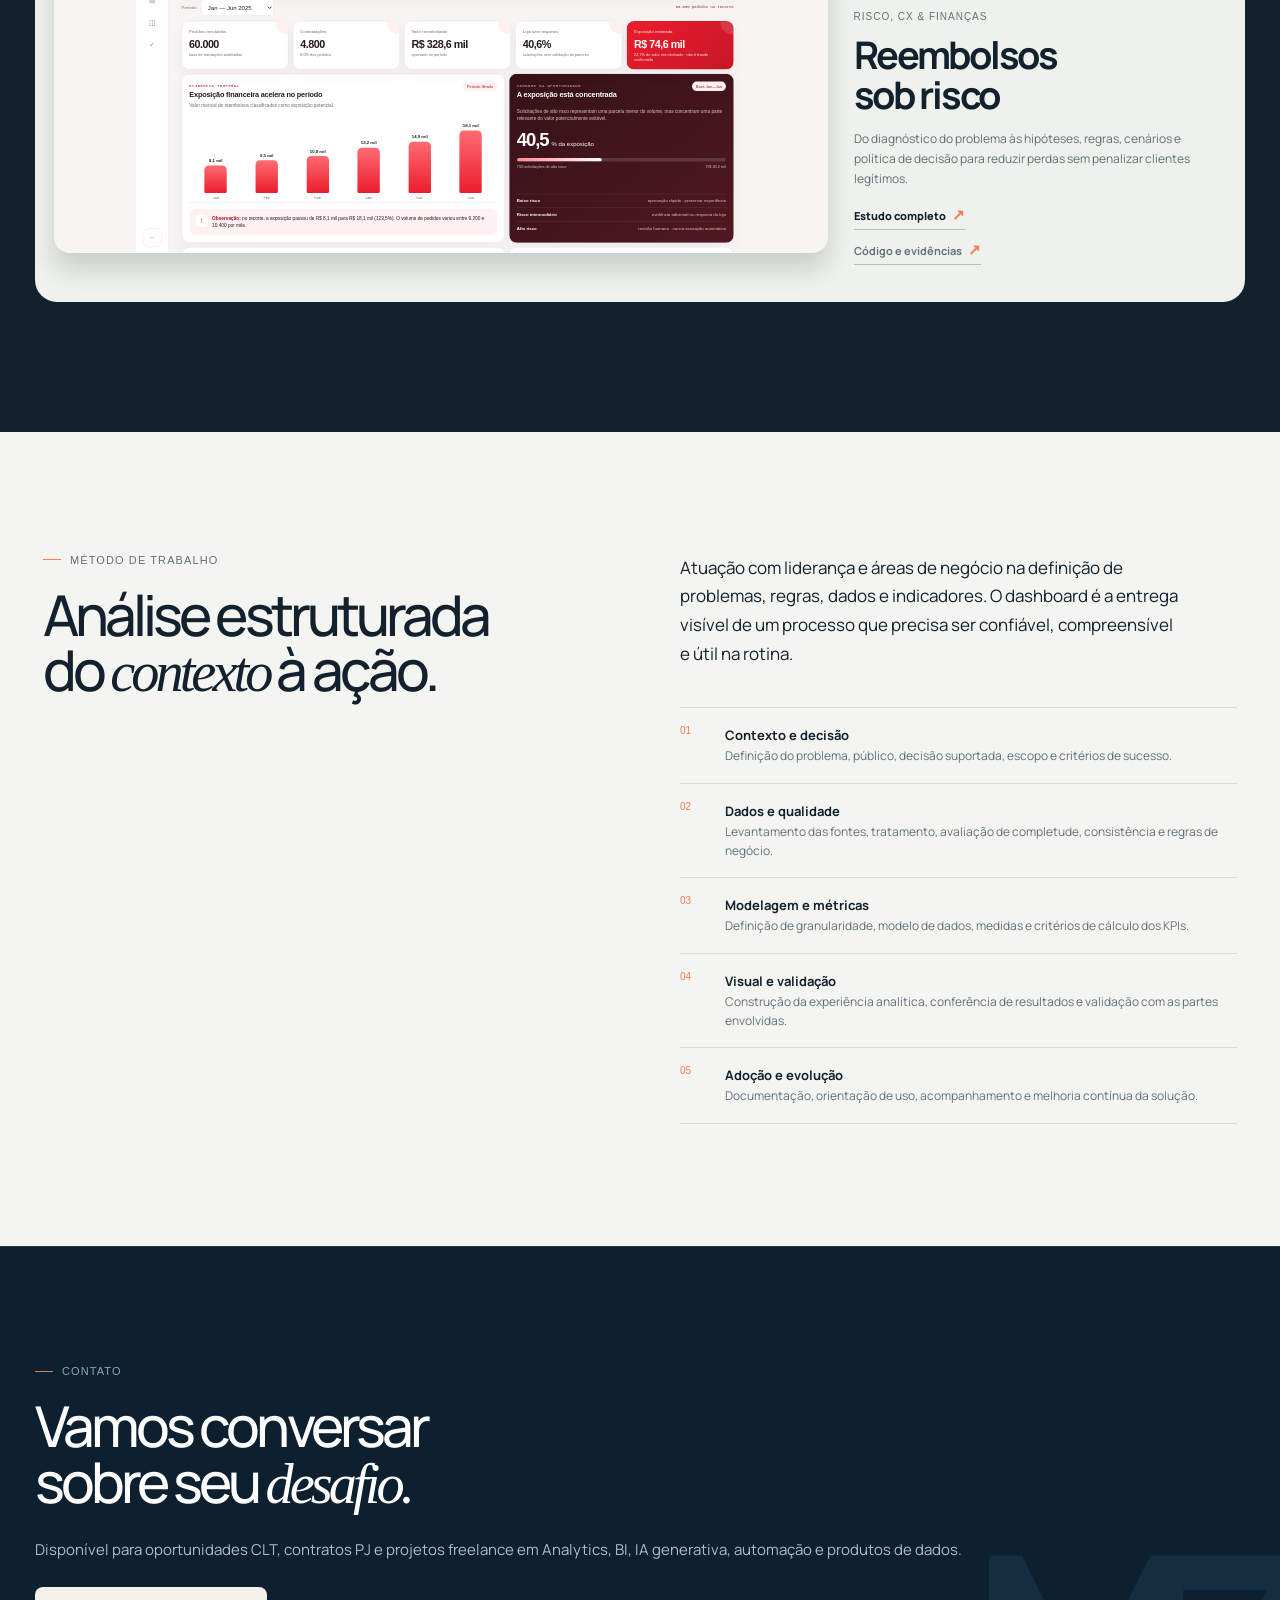
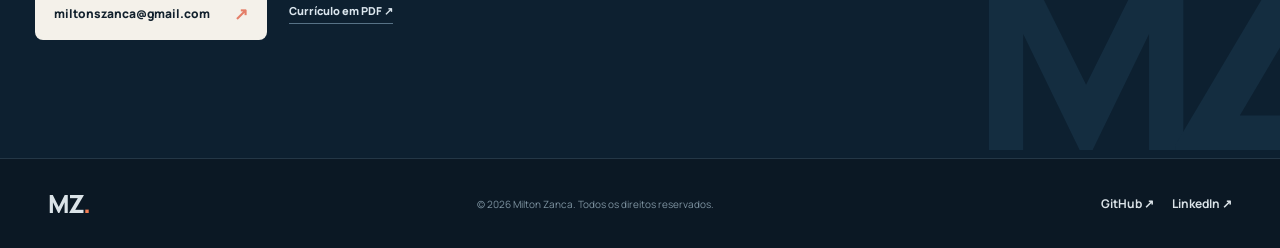
==== commit c74e2760: "feat: publica analise senior de reembolsos" ====
--- a/index.html
+++ b/index.html
@@ -3,12 +3,12 @@
   <head>
     <meta charset="UTF-8" />
     <meta name="viewport" content="width=device-width, initial-scale=1.0" />
-    <meta name="description" content="Portfólio de Milton Zanca, Analista de Dados Sênior especializado em Power BI." />
+    <meta name="description" content="Portfólio de Milton Zanca, Analista de Dados Sênior: diagnóstico, modelagem, Python, Power BI, IA e decisões orientadas por evidências." />
     <title>Milton Zanca | Analista de Dados Sênior</title>
     <link rel="preconnect" href="https://fonts.googleapis.com" />
     <link rel="preconnect" href="https://fonts.gstatic.com" crossorigin />
     <link href="https://fonts.googleapis.com/css2?family=DM+Mono:wght@400;500&family=Manrope:wght@400;500;600;700;800&display=swap" rel="stylesheet" />
-    <link rel="stylesheet" href="styles.css?v=20260827-3" />
+    <link rel="stylesheet" href="styles.css?v=20260828-1" />
     <style>
       .fraud-preview{height:235px;margin:20px 0 26px;overflow:hidden;border-radius:12px;background:#f5f8f6;box-shadow:0 16px 25px #0b182028;position:relative}
       .fraud-preview iframe{width:780px;height:550px;border:0;pointer-events:none;transform:scale(.47);transform-origin:top left;display:block;position:absolute;top:0;left:0}
@@ -23,58 +23,86 @@
       .refund-card .project-content{align-self:end;padding:24px 22px 18px 0}
       .refund-card .project-content h3{font-size:38px}
       @media(max-width:750px){.refund-card{display:flex;grid-column:auto;min-height:540px}.refund-preview{height:235px;margin-top:20px}.refund-card .project-content{padding:0}.refund-card .project-content h3{font-size:29px}}
-      .hero h1{font-size:35px;line-height:1.1;letter-spacing:-.04em}
-      .hero h1 em{font-family:var(--sans);font-style:normal;font-weight:500}
       :root{--mono:'Segoe UI',Arial,sans-serif}
     </style>
   </head>
   <body>
     <div class="cursor-glow" aria-hidden="true"></div>
     <header class="site-header">
-      <a class="brand" href="#inicio" aria-label="Ir ao início">MZ<span>.</span></a>
+      <a class="header-brand" href="#inicio" aria-label="Ir ao início">
+        <span class="header-brand-name">Milton Zanca</span>
+        <span class="header-brand-role">Analista de Dados Sênior</span>
+      </a>
       <nav aria-label="Navegação principal">
         <a href="#projetos">Projetos</a>
-        <a href="#especialidades">Especialidades</a>
+        <a href="#experiencia">Experiência</a>
         <a href="#sobre">Método</a>
         <a href="#contato">Contato</a>
       </nav>
-      <a class="header-link" href="mailto:miltonszanca@gmail.com">Vamos conversar <span aria-hidden="true">↗</span></a>
+      <a class="header-link" href="output/pdf/curriculo-milton-zanca.pdf" download>Baixar currículo <span aria-hidden="true">↓</span></a>
     </header>
 
     <main>
       <section class="hero" id="inicio">
         <div class="hero-copy">
-          <p class="eyebrow"><span></span> Dados, BI e automação</p>
-          <h1>Dados que sustentam<br />decisões de <em>negócio.</em></h1>
-          <p class="intro">Sou <strong>Milton Zanca</strong>, Analista de Dados Sênior com mais de 10 anos de experiência. Transformo dados operacionais em indicadores, análises e produtos analíticos para saúde, educação, finanças e operações.</p>
+          <p class="eyebrow"><span></span> Análise · BI · IA &amp; Automação</p>
+          <h1 class="hero-title">Eu não começo pelo dashboard.<br /><em>Começo pelo problema.</em></h1>
+          <p class="intro">Transformo problemas operacionais em indicadores, análises e decisões mensuráveis — da definição da pergunta à implementação da solução.</p>
           <div class="hero-actions">
-            <a class="button button-primary" href="#projetos">Ver projetos <span aria-hidden="true">↓</span></a>
+            <a class="button button-primary" href="#projetos">Conhecer os projetos <span aria-hidden="true">↓</span></a>
             <a class="text-link" href="https://www.linkedin.com/in/miltonzanca/" target="_blank" rel="noopener">LinkedIn <span aria-hidden="true">↗</span></a>
+            <a class="text-link" href="output/pdf/curriculo-milton-zanca.pdf" target="_blank" rel="noopener">Currículo <span aria-hidden="true">↗</span></a>
           </div>
+          <dl class="hero-facts" aria-label="Resumo profissional">
+            <div><dt>10+ anos</dt><dd>de experiência</dd></div>
+            <div><dt>5 domínios</dt><dd>saúde, educação, finanças, jurídico e operações</dd></div>
+            <div><dt>Ponta a ponta</dt><dd>do diagnóstico à decisão</dd></div>
+          </dl>
         </div>
         <div class="hero-visual">
           <div class="profile-frame">
             <img src="Foto%20Perfil%20-%20limpa.png" alt="Milton Zanca" />
-            <div class="profile-tag">ANALISTA<br />DE DADOS<br />SÊNIOR</div>
+            <div class="profile-tag">MILTON ZANCA<br /><span>ANALISTA DE DADOS SÊNIOR</span></div>
           </div>
-          <div class="data-orbit orbit-one" aria-hidden="true"><span>SQL</span><span>•</span><span>DAX</span><span>•</span></div>
-          <div class="data-orbit orbit-two" aria-hidden="true">POWER BI</div>
-          <div class="availability"><i></i> CLT, PJ e projetos</div>
+          <aside class="method-card" aria-label="Forma de trabalho">
+            <p>Forma de trabalho</p>
+            <ol>
+              <li><span>01</span>Problema</li>
+              <li><span>02</span>Hipótese</li>
+              <li><span>03</span>Métrica</li>
+              <li><span>04</span>Decisão</li>
+            </ol>
+            <blockquote>“Dashboards são parte da entrega. A análise começa antes deles.”</blockquote>
+          </aside>
         </div>
       </section>
 
       <section class="proof" aria-label="Especialidades">
-        <p>Do problema de negócio à decisão acompanhada</p>
-        <div class="proof-items"><span>POWER BI &amp; DAX</span><span>SQL &amp; PYTHON</span><span>MODELAGEM</span><span>QUALIDADE DE DADOS</span></div>
+        <p>Base técnica aplicada a problemas reais de negócio</p>
+        <div class="proof-items"><span>POWER BI &amp; DAX</span><span>SQL &amp; PYTHON</span><span>IA GENERATIVA</span><span>MODELAGEM</span><span>QUALIDADE DE DADOS</span></div>
       </section>
 
       <section class="expertise" id="especialidades">
         <div class="expertise-intro"><p class="eyebrow"><span></span> Especialidades</p><h2>Capacidade técnica<br />com foco em <em>aplicação.</em></h2><p>Atuação entre a necessidade da área, a estruturação do dado e a entrega que será utilizada pela operação e liderança.</p></div>
         <div class="expertise-grid">
           <article><span>01</span><h3>Analytics &amp; BI</h3><p>Power BI, DAX, modelagem dimensional, definição de KPIs e dashboards para acompanhamento gerencial.</p></article>
-          <article><span>02</span><h3>Dados &amp; Automação</h3><p>SQL, Python, SSMS, Databricks, VBA e Macros para tratamento, integração e ganho de eficiência operacional.</p></article>
+          <article><span>02</span><h3>Dados, IA &amp; Automação</h3><p>SQL, Python, Databricks, IA generativa, VBA e Macros aplicados a tratamento, prototipação, documentação e eficiência operacional.</p></article>
           <article><span>03</span><h3>Domínios de negócio</h3><p>Saúde, educação, finanças, jurídico e operações: custos, risco, fraude, jornada, NPS e indicadores assistenciais.</p></article>
           <article><span>04</span><h3>Entrega responsável</h3><p>Documentação técnica, validação com áreas envolvidas, critérios de uso e evolução contínua das soluções.</p></article>
+        </div>
+      </section>
+
+      <section class="experience" id="experiencia">
+        <div class="experience-heading">
+          <p class="eyebrow"><span></span> Experiência profissional</p>
+          <h2>Contexto real<br />antes dos <em>cases.</em></h2>
+          <p>Atuação em dados construída dentro de operações de saúde, educação e serviços, com contato direto com áreas técnicas, gestores e liderança executiva.</p>
+          <a class="experience-cv" href="output/pdf/curriculo-milton-zanca.pdf" target="_blank" rel="noopener">Abrir currículo completo <span>↗</span></a>
+        </div>
+        <div class="experience-list">
+          <article><div class="experience-period">06/2025 — 06/2026</div><div><p>Lar e Saúde · PJ</p><h3>Consultor de Dados</h3><ul><li>Estabilização de projetos analíticos legados e retomada de entregas pendentes.</li><li>Manutenção de relatórios e desenvolvimento do Termômetro de Alta Administrativa.</li></ul></div></article>
+          <article><div class="experience-period">09/2022 — 07/2025</div><div><p>Unimed Campinas</p><h3>Analista de Dados</h3><ul><li>Análises hospitalares de infecção, materiais, medicamentos, custos, fraude e desperdício.</li><li>Projetos estratégicos com áreas de gestão, tecnologia e liderança.</li></ul></div></article>
+          <article><div class="experience-period">08/2014 — 07/2022</div><div><p>Cogna Educação</p><h3>Analista de Dados</h3><ul><li>Relatórios para gestores, diretoria e vice-presidência em uma estrutura de dados.</li><li>Análises financeiras, jurídicas e de NPS, além de automações com Python, VBA e Macros.</li></ul></div></article>
         </div>
       </section>
 
@@ -90,7 +118,7 @@
             <div class="fraud-preview" data-dashboard-preview data-source-width="780" data-max-scale="0.47" aria-label="Prévia do painel de Fraude e Desperdício">
               <iframe src="fraude-desperdicio.html#visao" title="Prévia do painel Fraude e Desperdício" tabindex="-1"></iframe>
             </div>
-            <div class="project-content"><p class="project-type">Risco &amp; Finanças</p><h3>Fraude &amp;<br />Desperdício</h3><p>Priorização de alertas, desvios e exposição financeira para apoiar investigação, controles e redução de perdas.</p><a href="fraude-desperdicio.html" aria-label="Abrir o case Fraude e Desperdício">Abrir painel <span>↗</span></a></div>
+            <div class="project-content"><p class="project-type">Risco &amp; Finanças</p><h3>Fraude &amp;<br />Desperdício</h3><p>Priorização de alertas, desvios e exposição financeira para apoiar investigação, controles e redução de perdas.</p><div class="project-actions"><a href="fraude-desperdicio.html" aria-label="Abrir o case Fraude e Desperdício">Painel <span>↗</span></a><a href="https://github.com/miltonzanca/portfolio-milton-zanca/blob/main/docs/fraude-desperdicio.md" target="_blank" rel="noopener">Documentação <span>↗</span></a></div></div>
           </article>
 
           <article class="project-card infection">
@@ -98,7 +126,7 @@
             <div class="alta-preview" data-dashboard-preview data-source-width="1100" data-max-scale="0.35" aria-label="Prévia do painel Termômetro de Alta Administrativa">
               <iframe src="alta-administrativa.html" title="Prévia do painel Termômetro de Alta Administrativa" tabindex="-1"></iframe>
             </div>
-            <div class="project-content"><p class="project-type">Saúde &amp; Operações</p><h3>Termômetro de<br />Alta Administrativa</h3><p>Leitura da evolução assistencial e do plano multidisciplinar para apoiar altas seguras e a transição ao cuidado domiciliar.</p><a href="alta-administrativa.html" aria-label="Abrir o case Termômetro de Alta Administrativa">Abrir painel <span>↗</span></a></div>
+            <div class="project-content"><p class="project-type">Saúde &amp; Operações</p><h3>Termômetro de<br />Alta Administrativa</h3><p>Leitura da evolução assistencial e do plano multidisciplinar para apoiar altas seguras e a transição ao cuidado domiciliar.</p><div class="project-actions"><a href="alta-administrativa.html" aria-label="Abrir o case Termômetro de Alta Administrativa">Painel <span>↗</span></a><a href="https://github.com/miltonzanca/portfolio-milton-zanca/blob/main/docs/termometro-alta-administrativa.md" target="_blank" rel="noopener">Documentação <span>↗</span></a></div></div>
           </article>
 
           <article class="project-card nps">
@@ -106,7 +134,7 @@
             <div class="nps-preview" data-dashboard-preview data-source-width="1300" data-max-scale="0.30" aria-label="Prévia do painel Customer Experience NPS">
               <iframe src="customer-experience-refinado.html" title="Prévia do painel Customer Experience NPS" tabindex="-1"></iframe>
             </div>
-            <div class="project-content"><p class="project-type">Cliente &amp; Estratégia</p><h3>Customer<br />Experience NPS</h3><p>Diagnóstico da voz do acadêmico, dos temas críticos e das intervenções que podem elevar a experiência.</p><a href="customer-experience-refinado.html" aria-label="Abrir o case Customer Experience NPS">Abrir painel <span>↗</span></a></div>
+            <div class="project-content"><p class="project-type">Cliente &amp; Estratégia</p><h3>Customer<br />Experience NPS</h3><p>Diagnóstico da voz do acadêmico, dos temas críticos e das intervenções que podem elevar a experiência.</p><div class="project-actions"><a href="customer-experience-refinado.html" aria-label="Abrir o case Customer Experience NPS">Painel <span>↗</span></a><a href="https://github.com/miltonzanca/portfolio-milton-zanca/blob/main/docs/customer-experience-nps.md" target="_blank" rel="noopener">Documentação <span>↗</span></a></div></div>
           </article>
 
           <article class="project-card refund-card" id="case-reembolsos">
@@ -114,7 +142,7 @@
             <div class="refund-preview" data-dashboard-preview data-source-width="1420" data-max-scale="0.43" aria-label="Prévia do case Reembolsos sob risco">
               <iframe src="reembolsos-marketplace.html" title="Prévia do case Reembolsos sob risco" tabindex="-1"></iframe>
             </div>
-            <div class="project-content"><p class="project-type">Risco, CX &amp; Finanças</p><h3>Reembolsos<br />sob risco</h3><p>Do diagnóstico do problema às hipóteses, regras, cenários e política de decisão para reduzir perdas sem penalizar clientes legítimos.</p><a href="case-reembolsos.html" aria-label="Abrir o estudo Reembolsos sob risco">Ver estudo completo <span>↗</span></a></div>
+            <div class="project-content"><p class="project-type">Risco, CX &amp; Finanças</p><h3>Reembolsos<br />sob risco</h3><p>Do diagnóstico do problema às hipóteses, regras, cenários e política de decisão para reduzir perdas sem penalizar clientes legítimos.</p><div class="project-actions"><a href="case-reembolsos.html" aria-label="Abrir o estudo Reembolsos sob risco">Estudo completo <span>↗</span></a><a href="analise-reembolsos.html">Código e evidências <span>↗</span></a></div></div>
           </article>
         </div>
       </section>
@@ -127,12 +155,11 @@
       <section class="contact" id="contato">
         <p class="eyebrow"><span></span> Contato</p>
         <h2>Vamos conversar<br />sobre seu <em>desafio.</em></h2>
-        <p>Disponível para oportunidades CLT, contratos PJ e projetos freelance em Analytics, BI, automação e produtos de dados.</p>
-        <a class="button button-light" href="mailto:miltonszanca@gmail.com">miltonszanca@gmail.com <span aria-hidden="true">↗</span></a>
+        <p>Disponível para oportunidades CLT, contratos PJ e projetos freelance em Analytics, BI, IA generativa, automação e produtos de dados.</p>
+        <div class="contact-actions"><a class="button button-light" href="mailto:miltonszanca@gmail.com">miltonszanca@gmail.com <span aria-hidden="true">↗</span></a><a class="contact-cv" href="output/pdf/curriculo-milton-zanca.pdf" target="_blank" rel="noopener">Currículo em PDF <span aria-hidden="true">↗</span></a></div>
       </section>
     </main>
     <footer><a class="brand" href="#inicio">MZ<span>.</span></a><p>© <span id="year"></span> Milton Zanca. Todos os direitos reservados.</p><div><a href="https://github.com/miltonzanca" target="_blank" rel="noopener">GitHub ↗</a><a href="https://www.linkedin.com/in/miltonzanca/" target="_blank" rel="noopener">LinkedIn ↗</a></div></footer>
     <script src="script.js?v=20260827-2"></script>
   </body>
 </html>
-
--- a/styles.css
+++ b/styles.css
@@ -4,4 +4,35 @@
 @media(max-width:750px){.expertise{padding:78px 23px;display:block}.expertise-grid{margin-top:42px}.expertise-grid article{min-height:172px;padding:18px}.expertise-grid h3{font-size:16px;margin-top:23px}}
 @media(min-width:751px) and (max-width:1300px){.expertise{padding-left:35px;padding-right:35px}}
 .project-card{border-radius:22px}
-
+
+/* Abertura editorial — demonstração local */
+.site-header{max-width:none;background:#0b1824;border-color:#243746;padding-left:max(48px,calc((100vw - 1264px)/2));padding-right:max(48px,calc((100vw - 1264px)/2))}.header-brand{display:flex;flex-direction:column;text-decoration:none;color:#f4f1ea;line-height:1}.header-brand-name{font-size:15px;font-weight:700;letter-spacing:-.02em}.header-brand-role{margin-top:7px;color:#91a4b2;font-size:9px;letter-spacing:.12em;text-transform:uppercase}.site-header nav a,.site-header .header-link{color:#b9c6cf}.site-header nav a{font-weight:600}.site-header nav a:hover,.site-header .header-link:hover{color:#fff}.site-header .header-link span{color:#e47e68}
+.hero{max-width:none;min-height:690px;background:#0b1824;color:#f4f1ea;padding:78px max(48px,calc((100vw - 1264px)/2)) 72px;grid-template-columns:minmax(0,1.08fr) minmax(520px,.92fr);gap:72px}.hero .eyebrow{color:#8fa5b4;margin-bottom:25px}.hero .eyebrow span{background:#e47e68}.hero-title{font-size:clamp(42px,4.45vw,64px);line-height:1.03;letter-spacing:-.055em;max-width:700px}.hero-title em{display:inline-block;margin-top:7px;color:#92bdd6;font-family:var(--sans);font-style:normal;font-weight:500}.hero .intro{max-width:610px;margin:29px 0 31px;color:#aebcc7;font-size:16px;line-height:1.65}.hero .button-primary{background:#f4f1ea;color:#0b1824;border-radius:8px}.hero .button-primary span{color:#e47e68}.hero .text-link{color:#d8e0e5}.hero .text-link span{color:#e47e68}.hero-facts{display:grid;grid-template-columns:.72fr 1.26fr 1fr;max-width:650px;margin:46px 0 0;padding:22px 0 0;border-top:1px solid #293b49}.hero-facts div{padding-right:20px}.hero-facts div+div{padding-left:20px;border-left:1px solid #293b49}.hero-facts dt{color:#f4f1ea;font-size:13px;font-weight:700}.hero-facts dd{margin:6px 0 0;color:#8094a2;font-size:10px;line-height:1.45}.hero-visual{height:478px;display:grid;grid-template-columns:minmax(260px,1.1fr) minmax(190px,.9fr);gap:16px;align-items:stretch;justify-content:stretch}.profile-frame{width:auto;height:auto;min-height:478px;border-radius:20px;transform:none;box-shadow:none;border:1px solid #314452;background:#182936}.profile-frame:after{background:linear-gradient(180deg,transparent 46%,rgba(3,15,29,.78))}.profile-frame img{filter:saturate(.76) contrast(1.02);object-position:55% 47%}.profile-tag{left:22px;bottom:21px;color:#f7f4ee;font-size:12px;letter-spacing:.05em;line-height:1.45}.profile-tag span{color:#9eb1be;font-size:8px;letter-spacing:.15em}.method-card{align-self:center;padding:25px 22px 23px;border:1px solid #2a4151;border-radius:18px;background:#112536;color:#f4f1ea}.method-card>p{margin:0 0 22px;color:#87a1b3;font-size:9px;letter-spacing:.13em;text-transform:uppercase}.method-card ol{list-style:none;margin:0;padding:0;border-top:1px solid #2b4353}.method-card li{display:grid;grid-template-columns:30px 1fr;padding:12px 0;border-bottom:1px solid #2b4353;font-size:12px;font-weight:600}.method-card li span{color:#e47e68;font-size:9px;font-weight:600}.method-card blockquote{margin:22px 0 0;color:#9db0bd;font-size:10px;line-height:1.65}.proof{max-width:none;background:#0b1824;border-color:#243746;padding-left:max(48px,calc((100vw - 1264px)/2));padding-right:max(48px,calc((100vw - 1264px)/2))}.proof p{color:#8599a7}.proof-items span{color:#b7c4cd}
+@media(max-width:1050px){.hero{grid-template-columns:1fr .9fr;gap:35px}.hero-visual{grid-template-columns:1fr}.method-card{display:none}.hero-facts{grid-template-columns:repeat(3,1fr)}}
+@media(max-width:750px){.site-header{padding-left:23px;padding-right:23px}.header-brand-role{display:none}.site-header nav{gap:13px}.site-header nav a:nth-child(2){display:none}.hero{padding:58px 23px 48px;display:block;min-height:0}.hero-title{font-size:39px;line-height:1.06}.hero .intro{font-size:14px}.hero-facts{margin-top:38px;grid-template-columns:1fr 1fr}.hero-facts div:nth-child(3){grid-column:1/-1;margin-top:17px;padding:17px 0 0;border-left:0;border-top:1px solid #293b49}.hero-visual{height:430px;margin-top:46px;display:grid;grid-template-columns:1fr}.profile-frame{width:100%;min-height:430px}.proof{padding-left:23px;padding-right:23px}}
+
+/* Fechamento na mesma família de azul-marinho */
+.contact{background:#0d2030;border-top:1px solid #243746}.contact:after{color:#142d40}.contact .eyebrow{color:#8fa5b4}.contact .eyebrow span{background:#e47e68}.contact>p:not(.eyebrow){color:#aebcc7}.contact .button-light{background:#f4f1ea;border-radius:8px}.contact .button-light span{color:#e47e68}footer{max-width:none;margin:0;padding-left:max(48px,calc((100vw - 1264px)/2));padding-right:max(48px,calc((100vw - 1264px)/2));background:#0b1824;border-top:1px solid #243746}footer .brand,footer a{color:#dbe3e8}footer p{color:#7f94a2}
+@media(max-width:750px){footer{padding-left:23px;padding-right:23px}}
+
+/* Experiência e evidências — revisão de senioridade */
+.experience{max-width:1264px;margin:auto;padding:112px 0;display:grid;grid-template-columns:.78fr 1.22fr;gap:82px;border-top:1px solid var(--line)}
+.experience-heading h2{font-size:clamp(39px,4.4vw,64px);letter-spacing:-.07em;font-weight:500;line-height:.99;margin:0}
+.experience-heading h2 em{font-family:var(--serif);font-weight:400}
+.experience-heading>p:last-of-type{max-width:410px;margin:27px 0 20px;color:var(--muted);font-size:14px;line-height:1.75}
+.experience-cv{color:var(--ink);font-size:11px;font-weight:800;text-decoration:none;border-bottom:1px solid #9ba6ac;padding-bottom:5px}
+.experience-cv span{color:var(--orange);margin-left:4px}
+.experience-list{border-top:1px solid var(--line)}
+.experience-list article{display:grid;grid-template-columns:150px 1fr;gap:20px;padding:24px 0;border-bottom:1px solid var(--line)}
+.experience-period{font:10px var(--mono);color:var(--orange);letter-spacing:.05em;padding-top:3px}
+.experience-list p{margin:0 0 5px;color:var(--muted);font-size:11px;text-transform:uppercase;letter-spacing:.08em}
+.experience-list h3{margin:0 0 13px;font-size:19px;letter-spacing:-.04em}
+.experience-list ul{margin:0;padding-left:17px;color:var(--muted);font-size:12px;line-height:1.65}
+.project-actions{display:flex;align-items:center;gap:16px;flex-wrap:wrap}
+.project-actions a{padding-bottom:4px;border-bottom:1px solid #b5bdc0}
+.project-actions a+a{color:#65747c;font-weight:700}
+.refund-card .project-actions{align-items:flex-start;flex-direction:column;gap:9px}
+.contact-actions{display:flex;align-items:center;gap:22px;position:relative;z-index:1}
+.contact-cv{color:#dbe6ee;text-decoration:none;font-size:11px;font-weight:800;border-bottom:1px solid #577286;padding-bottom:5px}
+@media(max-width:750px){.experience{padding:76px 23px;display:block}.experience-list{margin-top:42px}.experience-list article{grid-template-columns:1fr;gap:8px}.experience-period{padding-top:0}.contact-actions{align-items:flex-start;flex-direction:column}.hero-actions{flex-wrap:wrap}.refund-card .project-actions{flex-direction:row}.site-header nav a:nth-child(2){display:none}}
+@media(min-width:751px) and (max-width:1300px){.experience{padding-left:35px;padding-right:35px}}
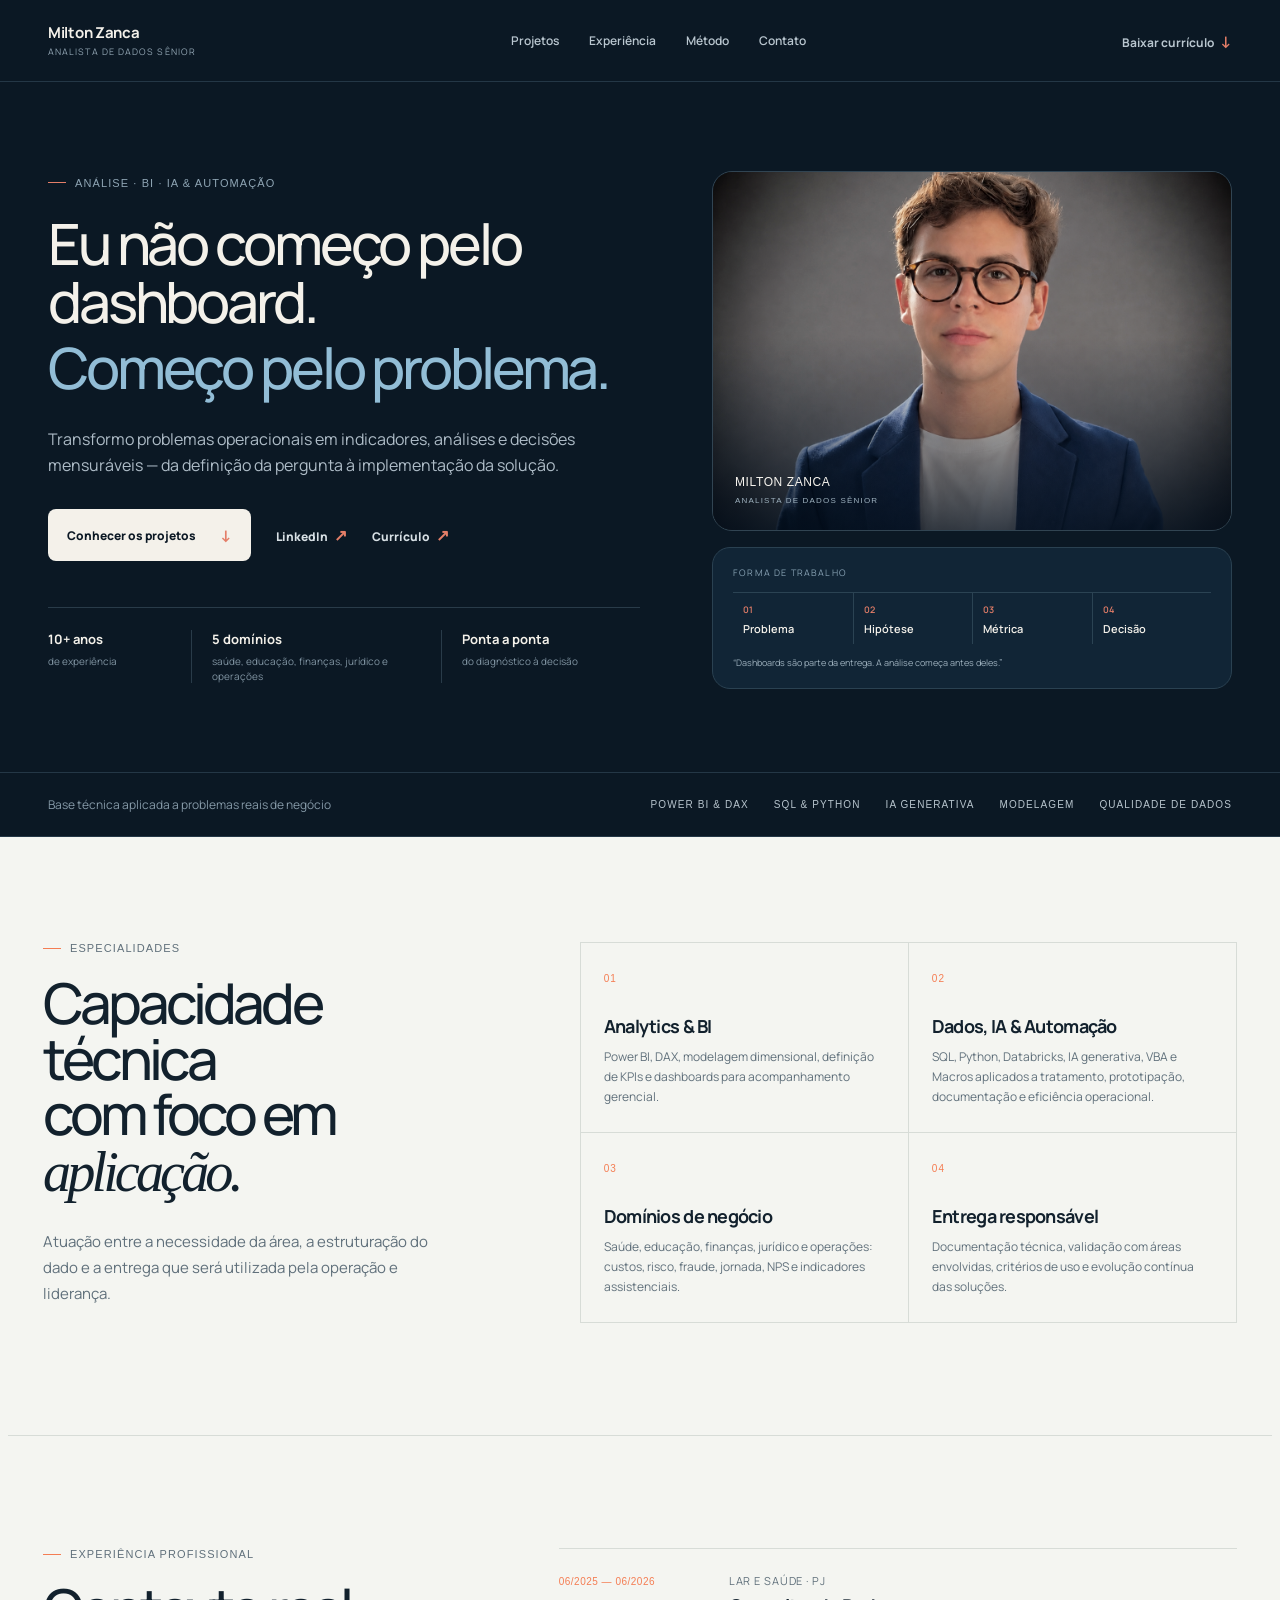
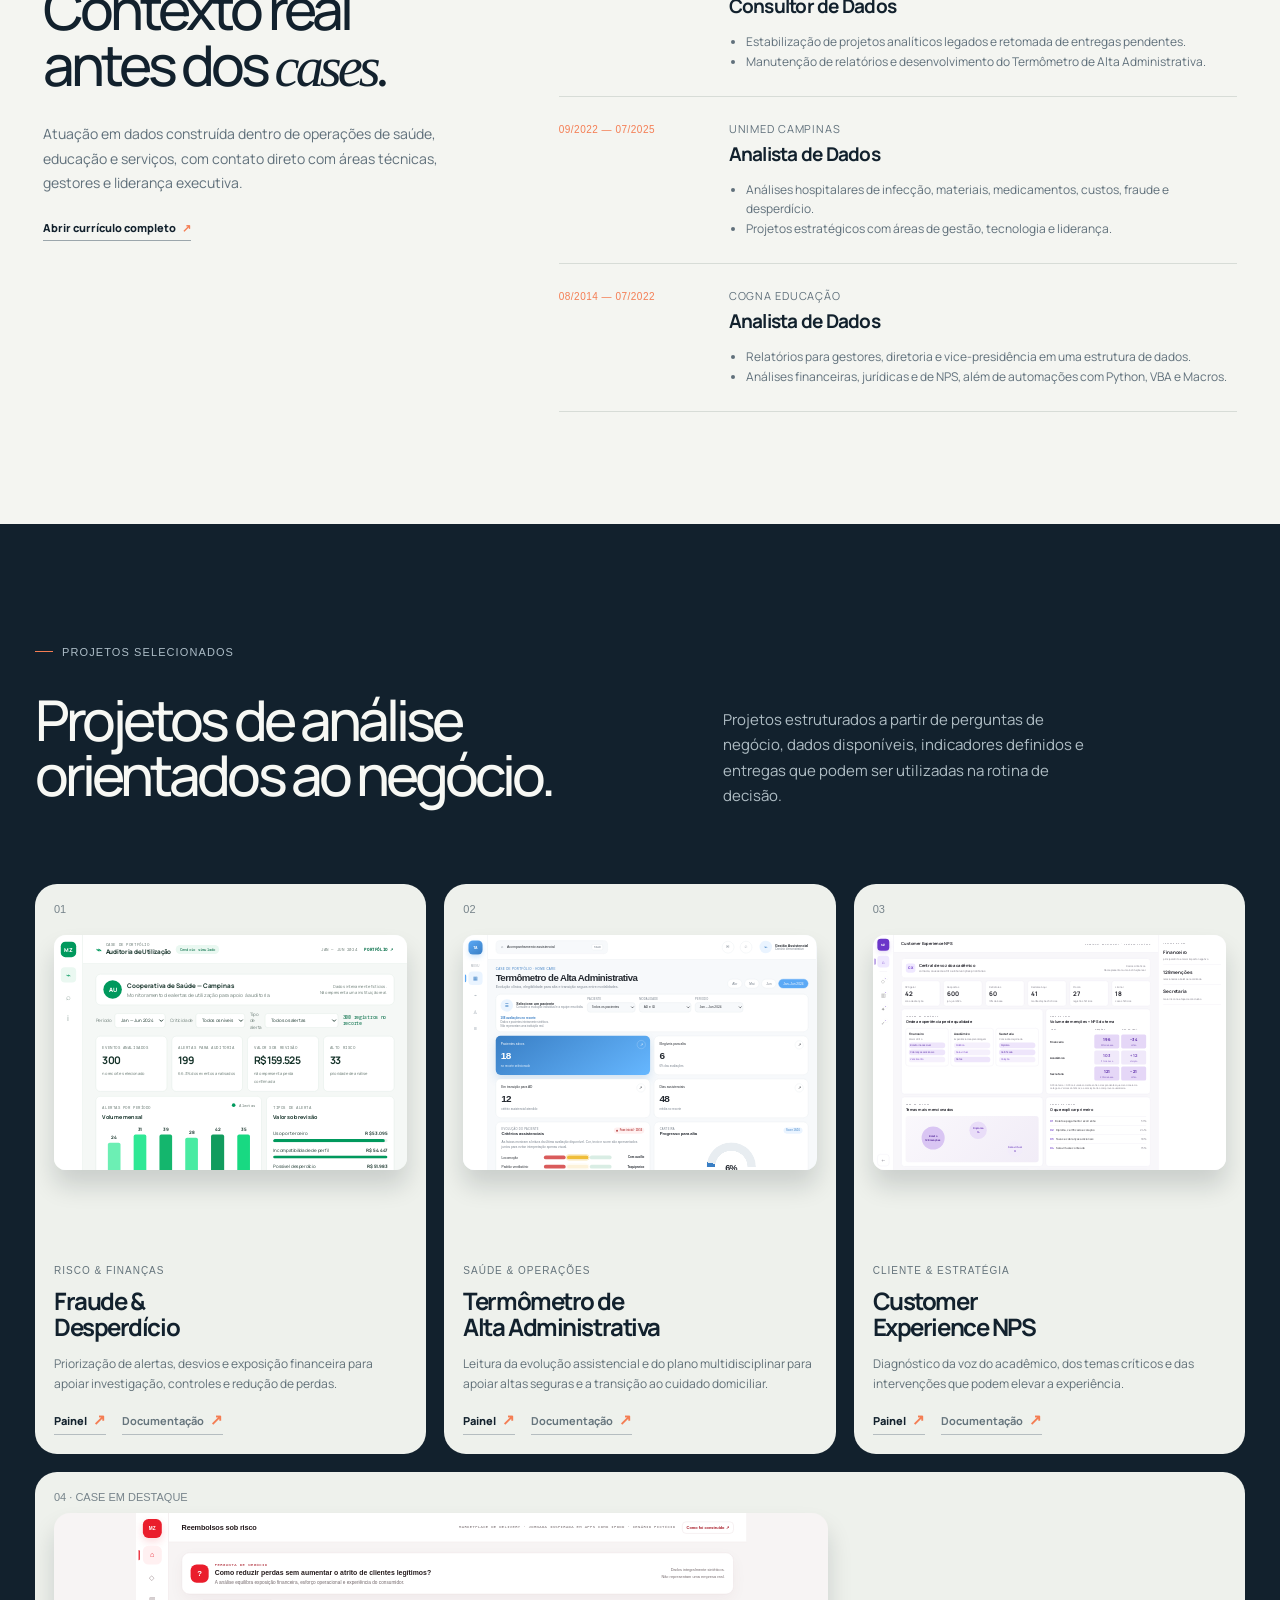
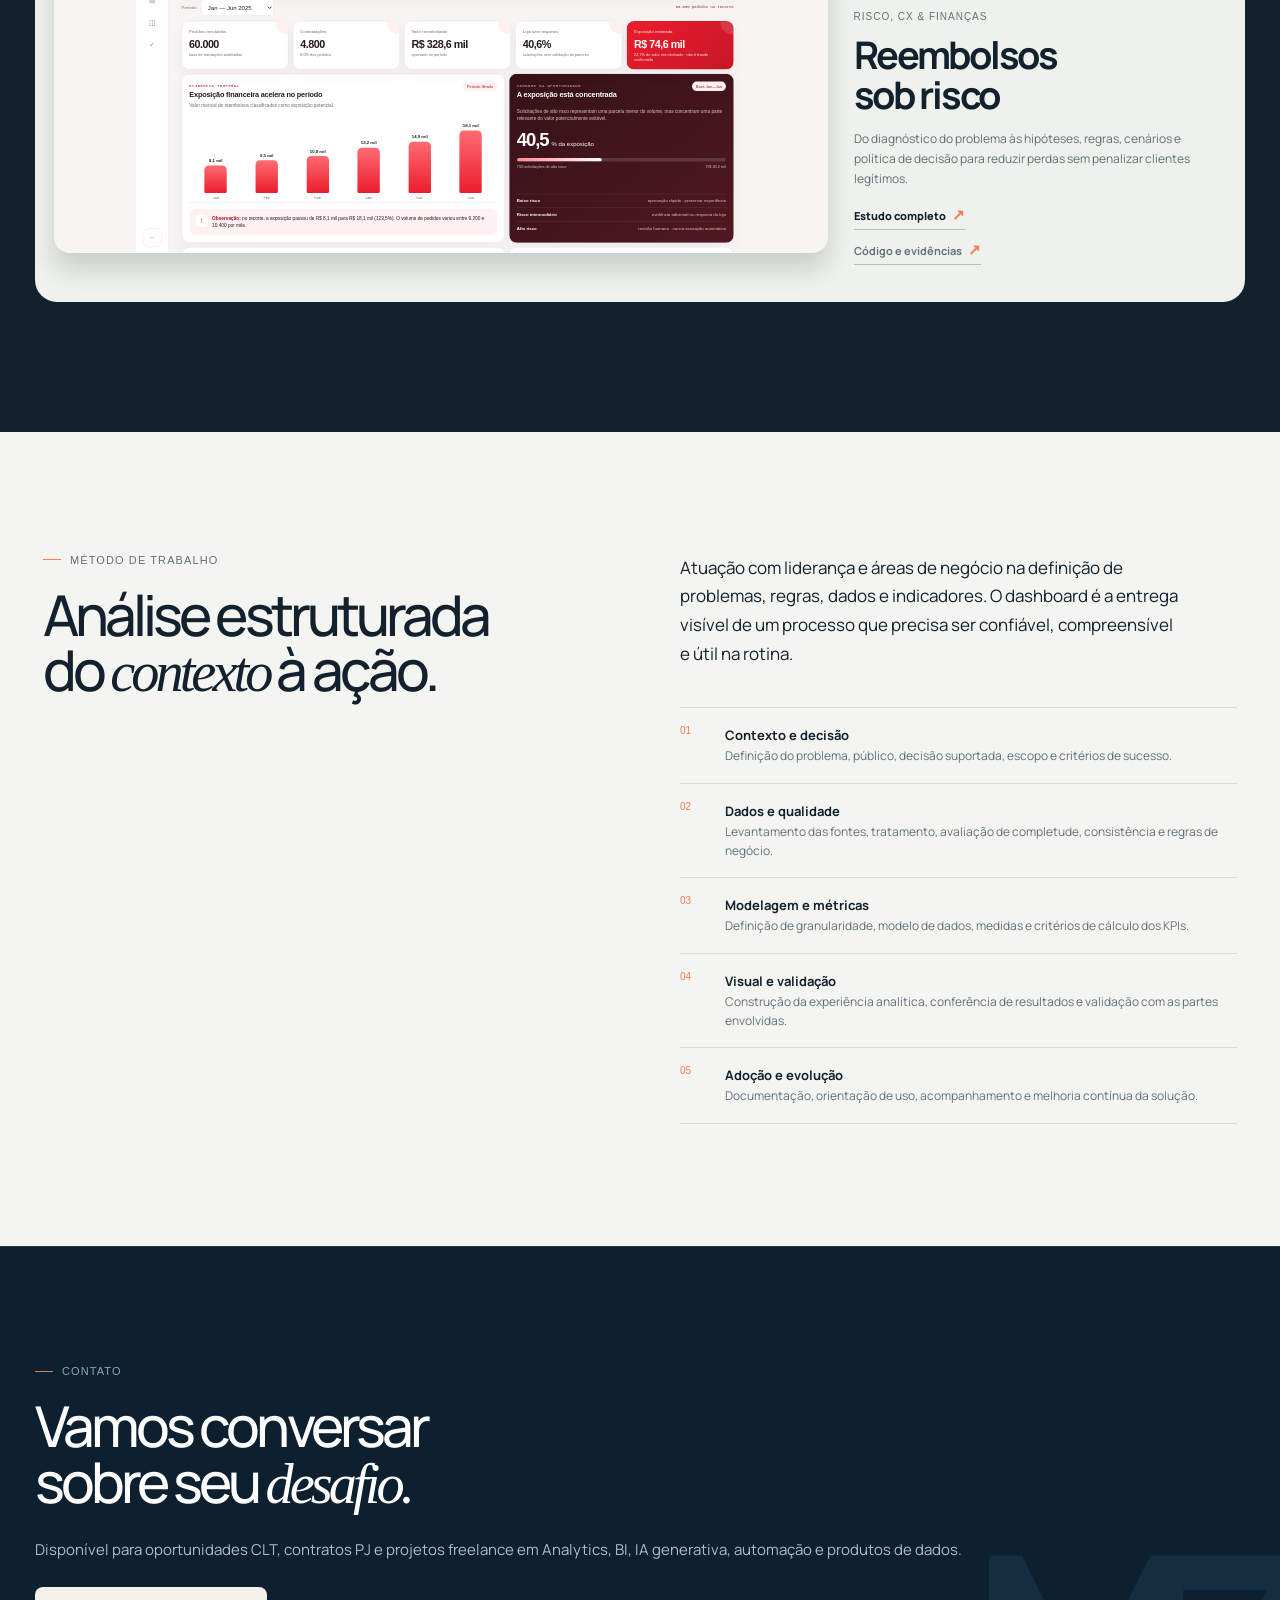
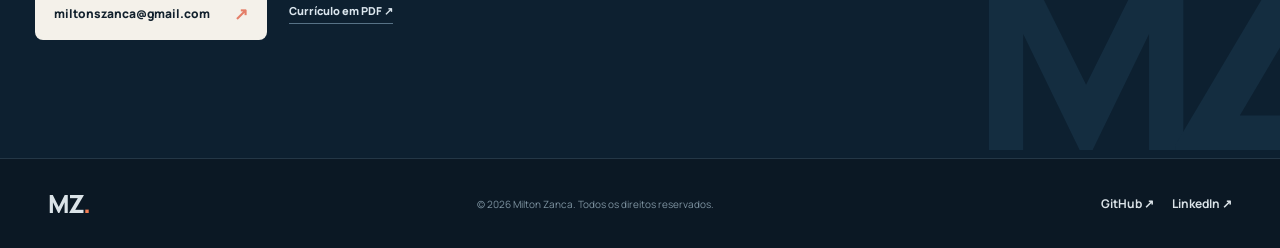
==== commit a7acfac0: "fix: ajusta abertura e card de método" ====
--- a/index.html
+++ b/index.html
@@ -8,7 +8,7 @@
     <link rel="preconnect" href="https://fonts.googleapis.com" />
     <link rel="preconnect" href="https://fonts.gstatic.com" crossorigin />
     <link href="https://fonts.googleapis.com/css2?family=DM+Mono:wght@400;500&family=Manrope:wght@400;500;600;700;800&display=swap" rel="stylesheet" />
-    <link rel="stylesheet" href="styles.css?v=20260828-1" />
+    <link rel="stylesheet" href="styles.css?v=20260828-2" />
     <style>
       .fraud-preview{height:235px;margin:20px 0 26px;overflow:hidden;border-radius:12px;background:#f5f8f6;box-shadow:0 16px 25px #0b182028;position:relative}
       .fraud-preview iframe{width:780px;height:550px;border:0;pointer-events:none;transform:scale(.47);transform-origin:top left;display:block;position:absolute;top:0;left:0}
@@ -160,6 +160,6 @@
       </section>
     </main>
     <footer><a class="brand" href="#inicio">MZ<span>.</span></a><p>© <span id="year"></span> Milton Zanca. Todos os direitos reservados.</p><div><a href="https://github.com/miltonzanca" target="_blank" rel="noopener">GitHub ↗</a><a href="https://www.linkedin.com/in/miltonzanca/" target="_blank" rel="noopener">LinkedIn ↗</a></div></footer>
-    <script src="script.js?v=20260827-2"></script>
+    <script src="script.js?v=20260828-3"></script>
   </body>
 </html>
--- a/styles.css
+++ b/styles.css
@@ -36,3 +36,52 @@
 .contact-cv{color:#dbe6ee;text-decoration:none;font-size:11px;font-weight:800;border-bottom:1px solid #577286;padding-bottom:5px}
 @media(max-width:750px){.experience{padding:76px 23px;display:block}.experience-list{margin-top:42px}.experience-list article{grid-template-columns:1fr;gap:8px}.experience-period{padding-top:0}.contact-actions{align-items:flex-start;flex-direction:column}.hero-actions{flex-wrap:wrap}.refund-card .project-actions{flex-direction:row}.site-header nav a:nth-child(2){display:none}}
 @media(min-width:751px) and (max-width:1300px){.experience{padding-left:35px;padding-right:35px}}
+
+/* Cartão de método posicionado abaixo da foto, como uma continuação do perfil. */
+.hero-visual{
+  height:auto;
+  display:flex;
+  flex-direction:column;
+  align-items:stretch;
+  justify-content:center;
+  gap:16px;
+}
+.profile-frame{
+  width:100%;
+  height:360px;
+  min-height:360px;
+}
+.method-card{
+  align-self:stretch;
+  padding:18px 20px;
+}
+.method-card>p{margin-bottom:13px}
+.method-card ol{
+  display:grid;
+  grid-template-columns:repeat(4,minmax(0,1fr));
+  border-top:1px solid #2b4353;
+}
+.method-card li{
+  display:block;
+  min-width:0;
+  padding:10px 10px 8px;
+  border-bottom:0;
+  font-size:11px;
+}
+.method-card li+li{border-left:1px solid #2b4353}
+.method-card li span{display:block;margin-bottom:5px}
+.method-card blockquote{margin:12px 0 0;font-size:9px}
+@media(max-width:1050px){
+  .hero-visual{display:flex;grid-template-columns:none}
+  .profile-frame{height:370px;min-height:370px}
+  .method-card{display:block}
+}
+@media(max-width:750px){
+  .hero-visual{height:auto;display:flex;margin-top:46px}
+  .profile-frame{height:400px;min-height:400px}
+  .method-card{display:block;padding:17px}
+  .method-card ol{grid-template-columns:repeat(2,minmax(0,1fr))}
+  .method-card li{padding:9px 10px}
+  .method-card li:nth-child(3){border-left:0;border-top:1px solid #2b4353}
+  .method-card li:nth-child(4){border-top:1px solid #2b4353}
+}
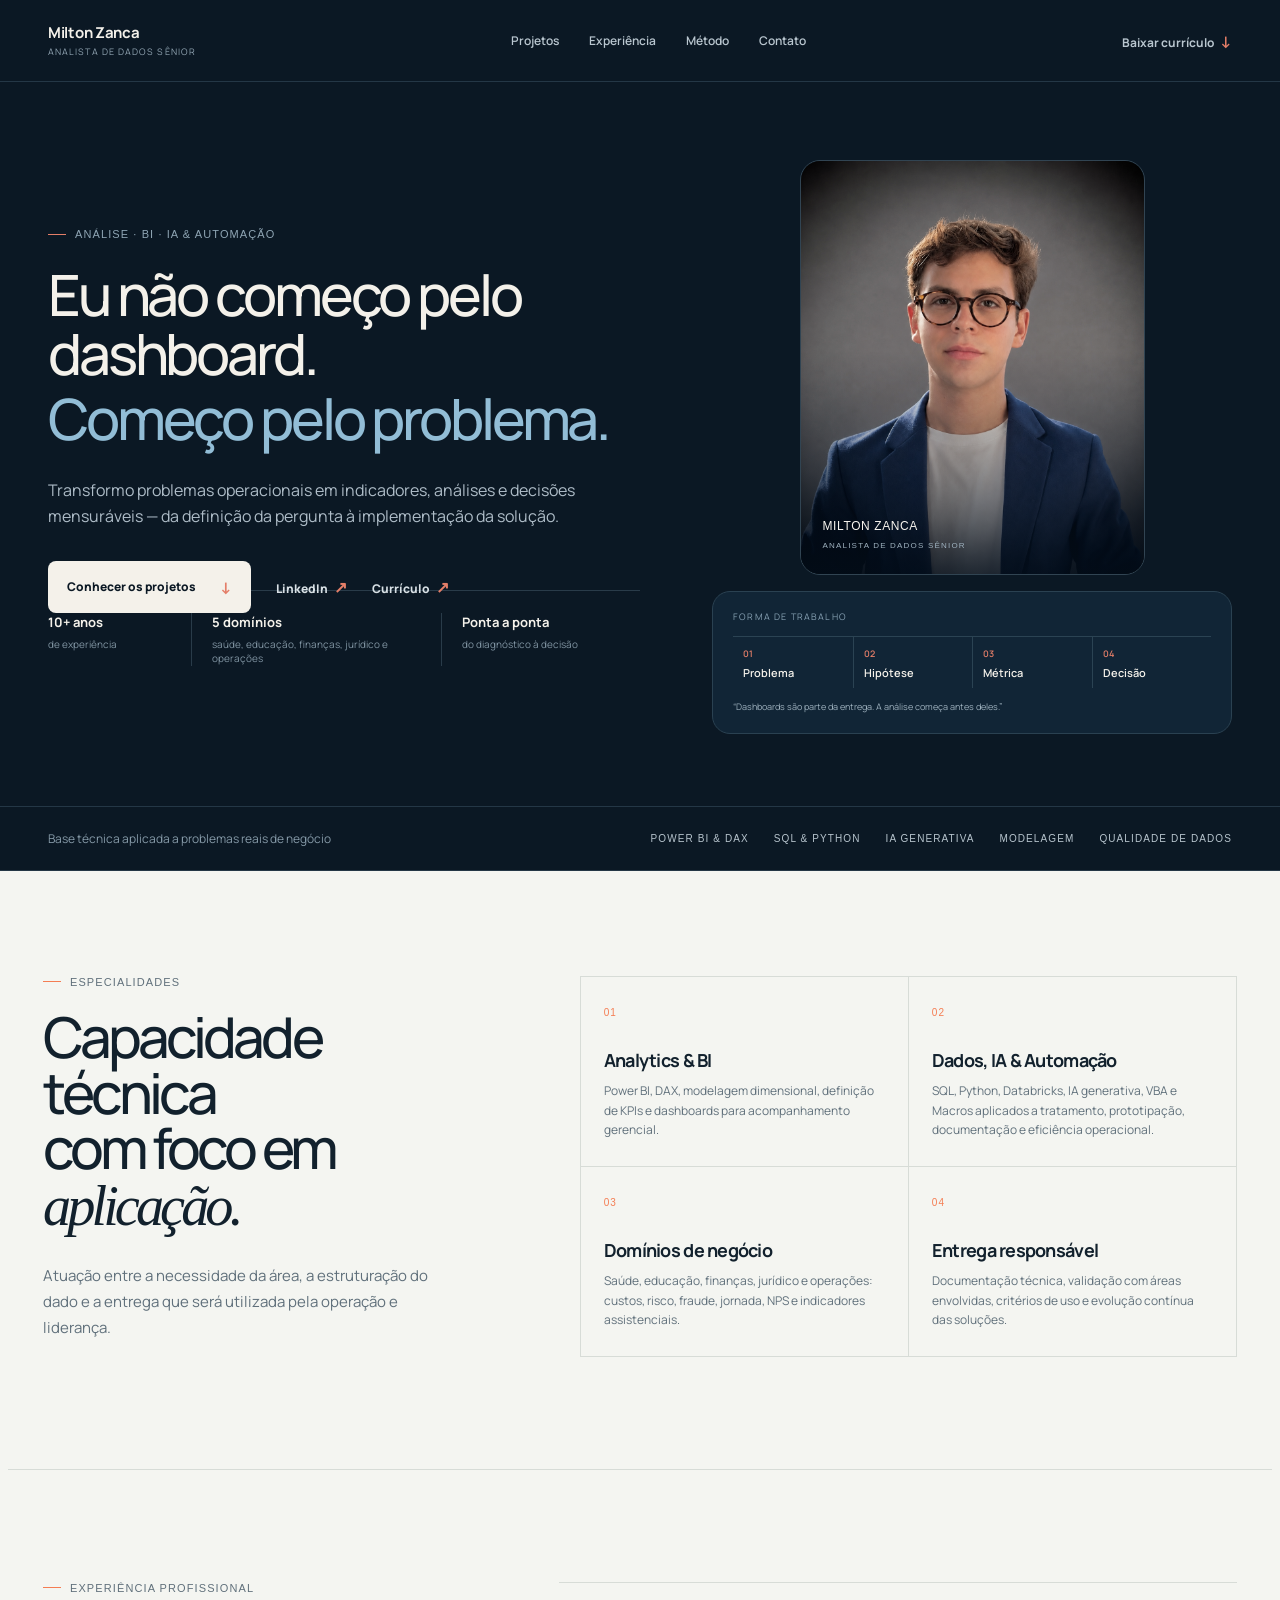
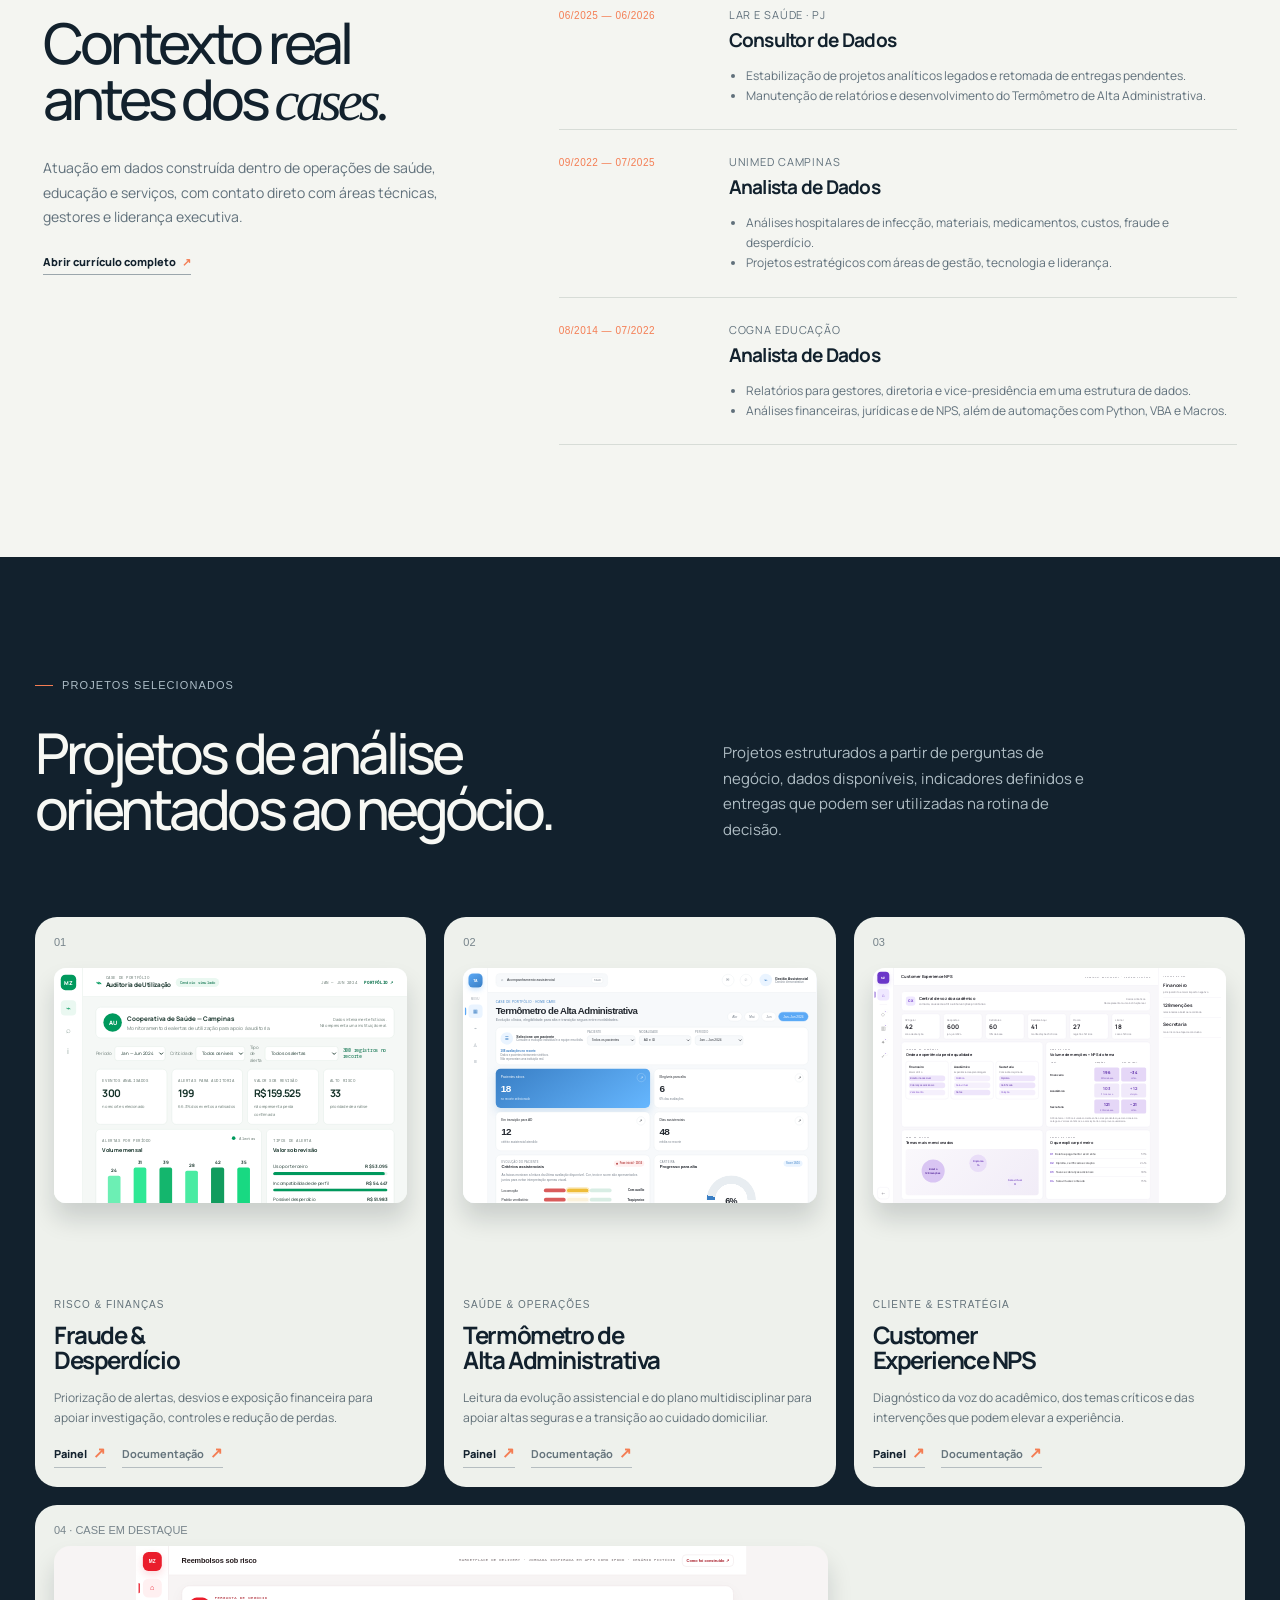
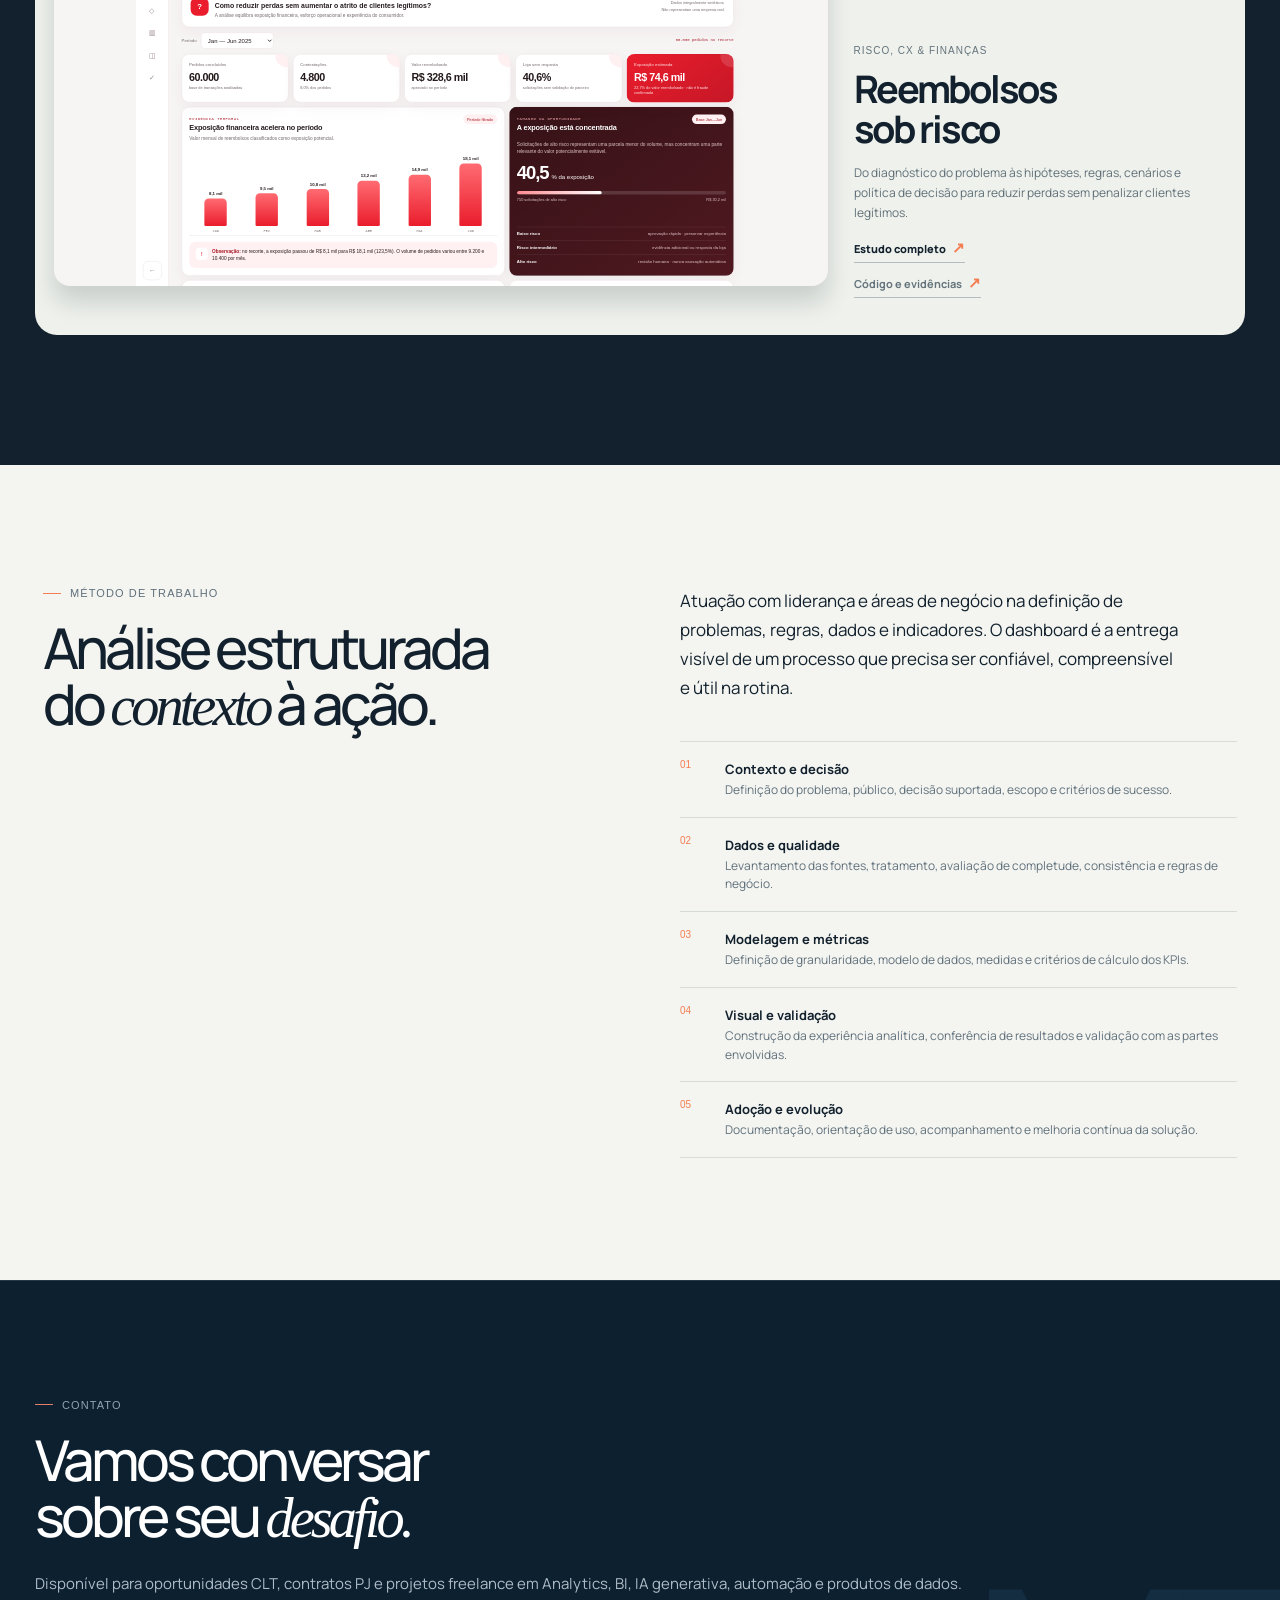
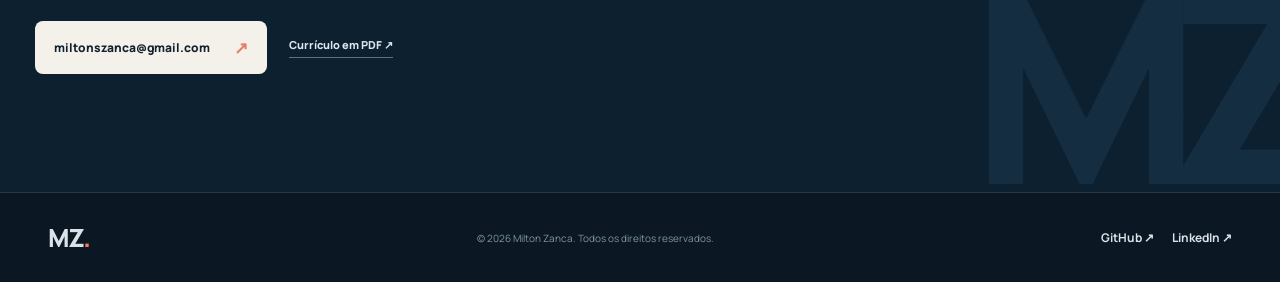
==== commit 81031ee4: "style: alinha indicadores e método" ====
--- a/index.html
+++ b/index.html
@@ -8,7 +8,7 @@
     <link rel="preconnect" href="https://fonts.googleapis.com" />
     <link rel="preconnect" href="https://fonts.gstatic.com" crossorigin />
     <link href="https://fonts.googleapis.com/css2?family=DM+Mono:wght@400;500&family=Manrope:wght@400;500;600;700;800&display=swap" rel="stylesheet" />
-    <link rel="stylesheet" href="styles.css?v=20260828-2" />
+    <link rel="stylesheet" href="styles.css?v=20260828-4" />
     <style>
       .fraud-preview{height:235px;margin:20px 0 26px;overflow:hidden;border-radius:12px;background:#f5f8f6;box-shadow:0 16px 25px #0b182028;position:relative}
       .fraud-preview iframe{width:780px;height:550px;border:0;pointer-events:none;transform:scale(.47);transform-origin:top left;display:block;position:absolute;top:0;left:0}
--- a/styles.css
+++ b/styles.css
@@ -47,10 +47,12 @@
   gap:16px;
 }
 .profile-frame{
-  width:100%;
-  height:360px;
-  min-height:360px;
+  width:345px;
+  height:415px;
+  min-height:415px;
+  align-self:center;
 }
+.hero-facts{margin-top:-23px}
 .method-card{
   align-self:stretch;
   padding:18px 20px;
@@ -73,12 +75,13 @@
 .method-card blockquote{margin:12px 0 0;font-size:9px}
 @media(max-width:1050px){
   .hero-visual{display:flex;grid-template-columns:none}
-  .profile-frame{height:370px;min-height:370px}
+  .profile-frame{width:300px;height:360px;min-height:360px}
   .method-card{display:block}
 }
 @media(max-width:750px){
   .hero-visual{height:auto;display:flex;margin-top:46px}
-  .profile-frame{height:400px;min-height:400px}
+  .profile-frame{width:100%;height:400px;min-height:400px}
+  .hero-facts{margin-top:38px}
   .method-card{display:block;padding:17px}
   .method-card ol{grid-template-columns:repeat(2,minmax(0,1fr))}
   .method-card li{padding:9px 10px}
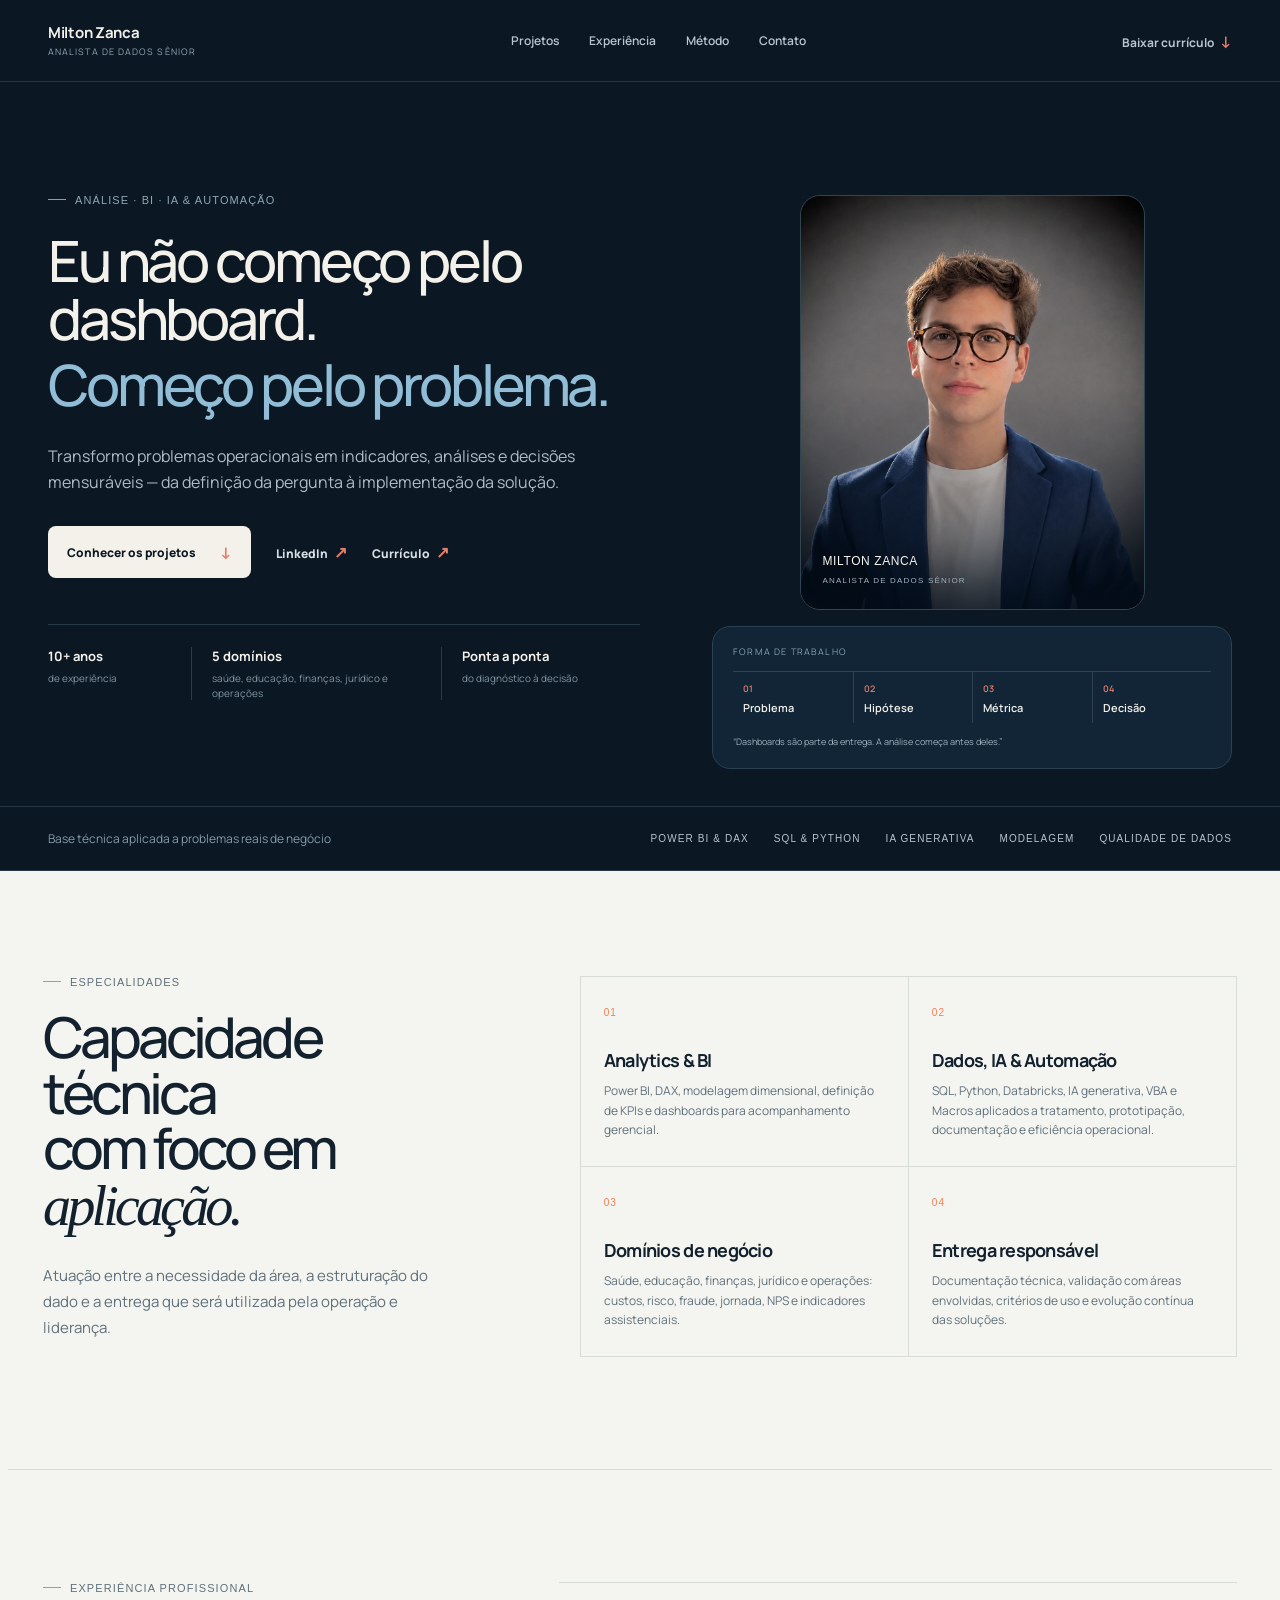
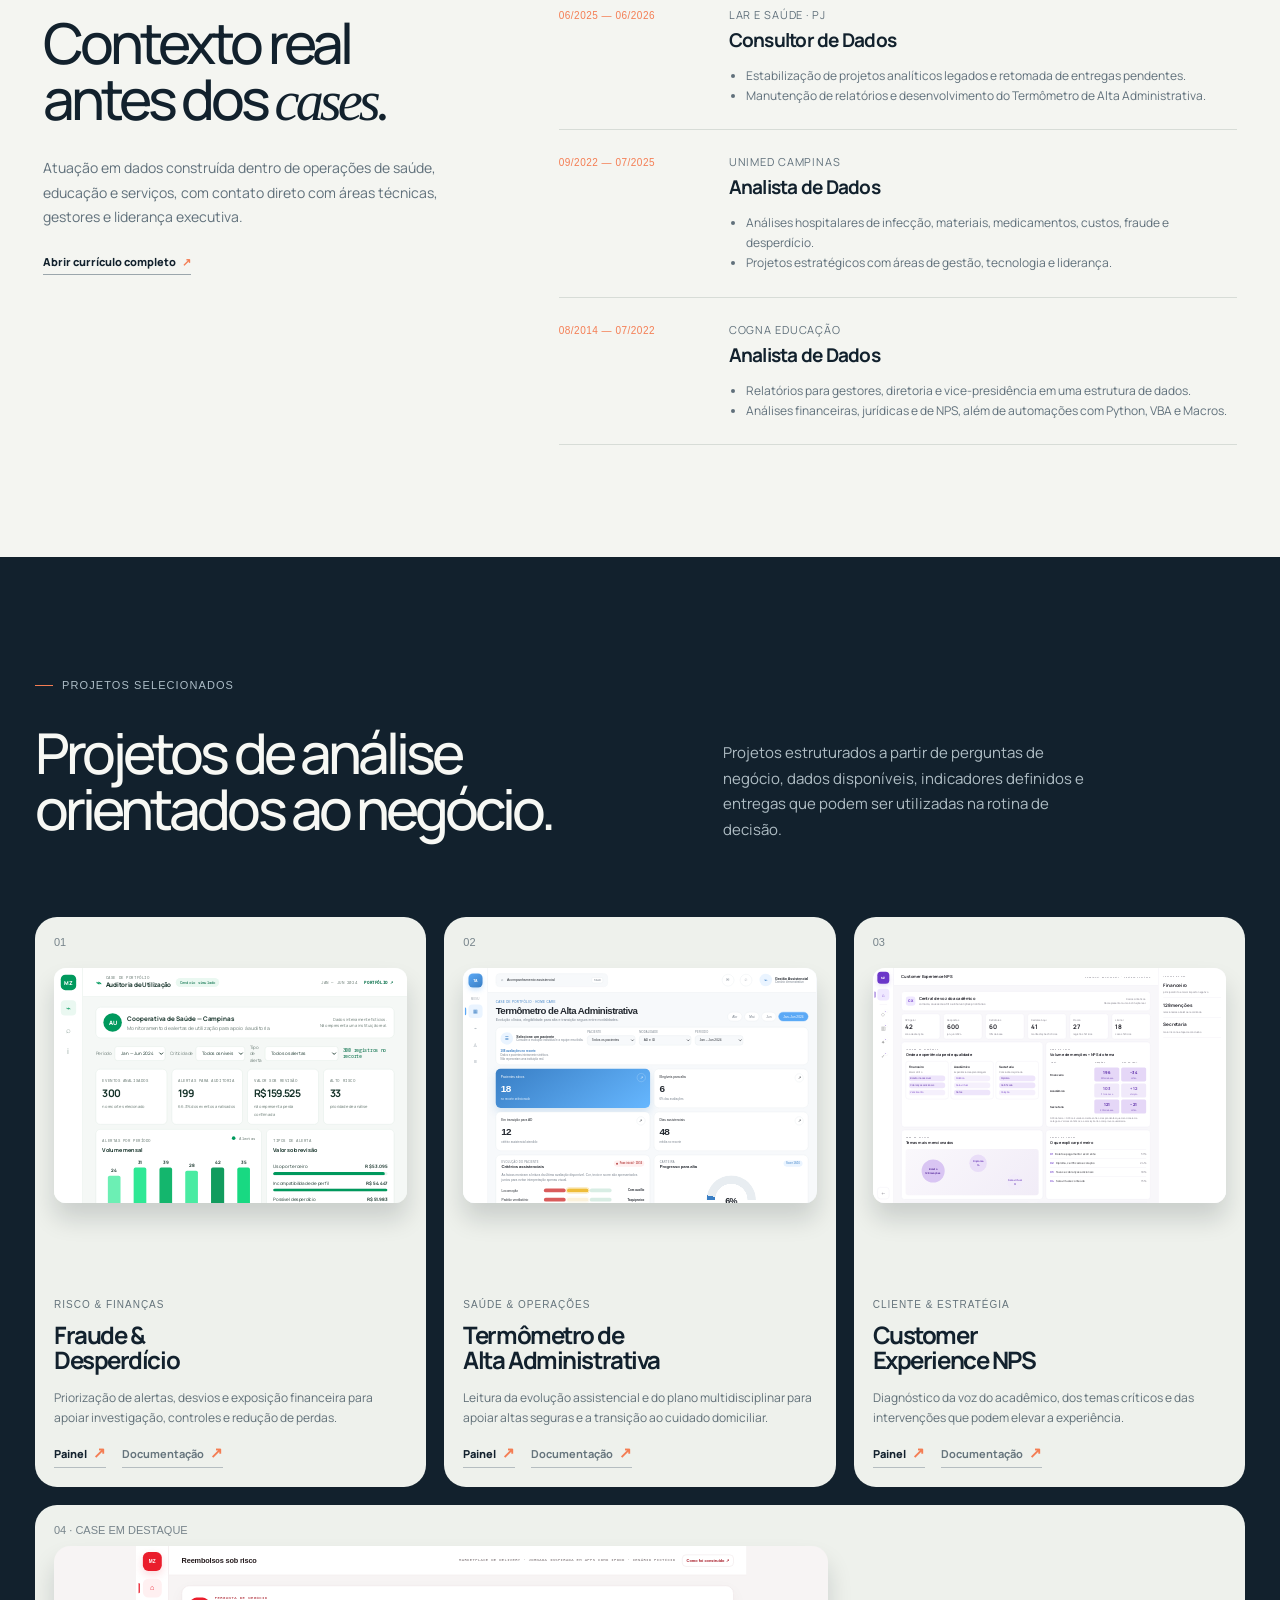
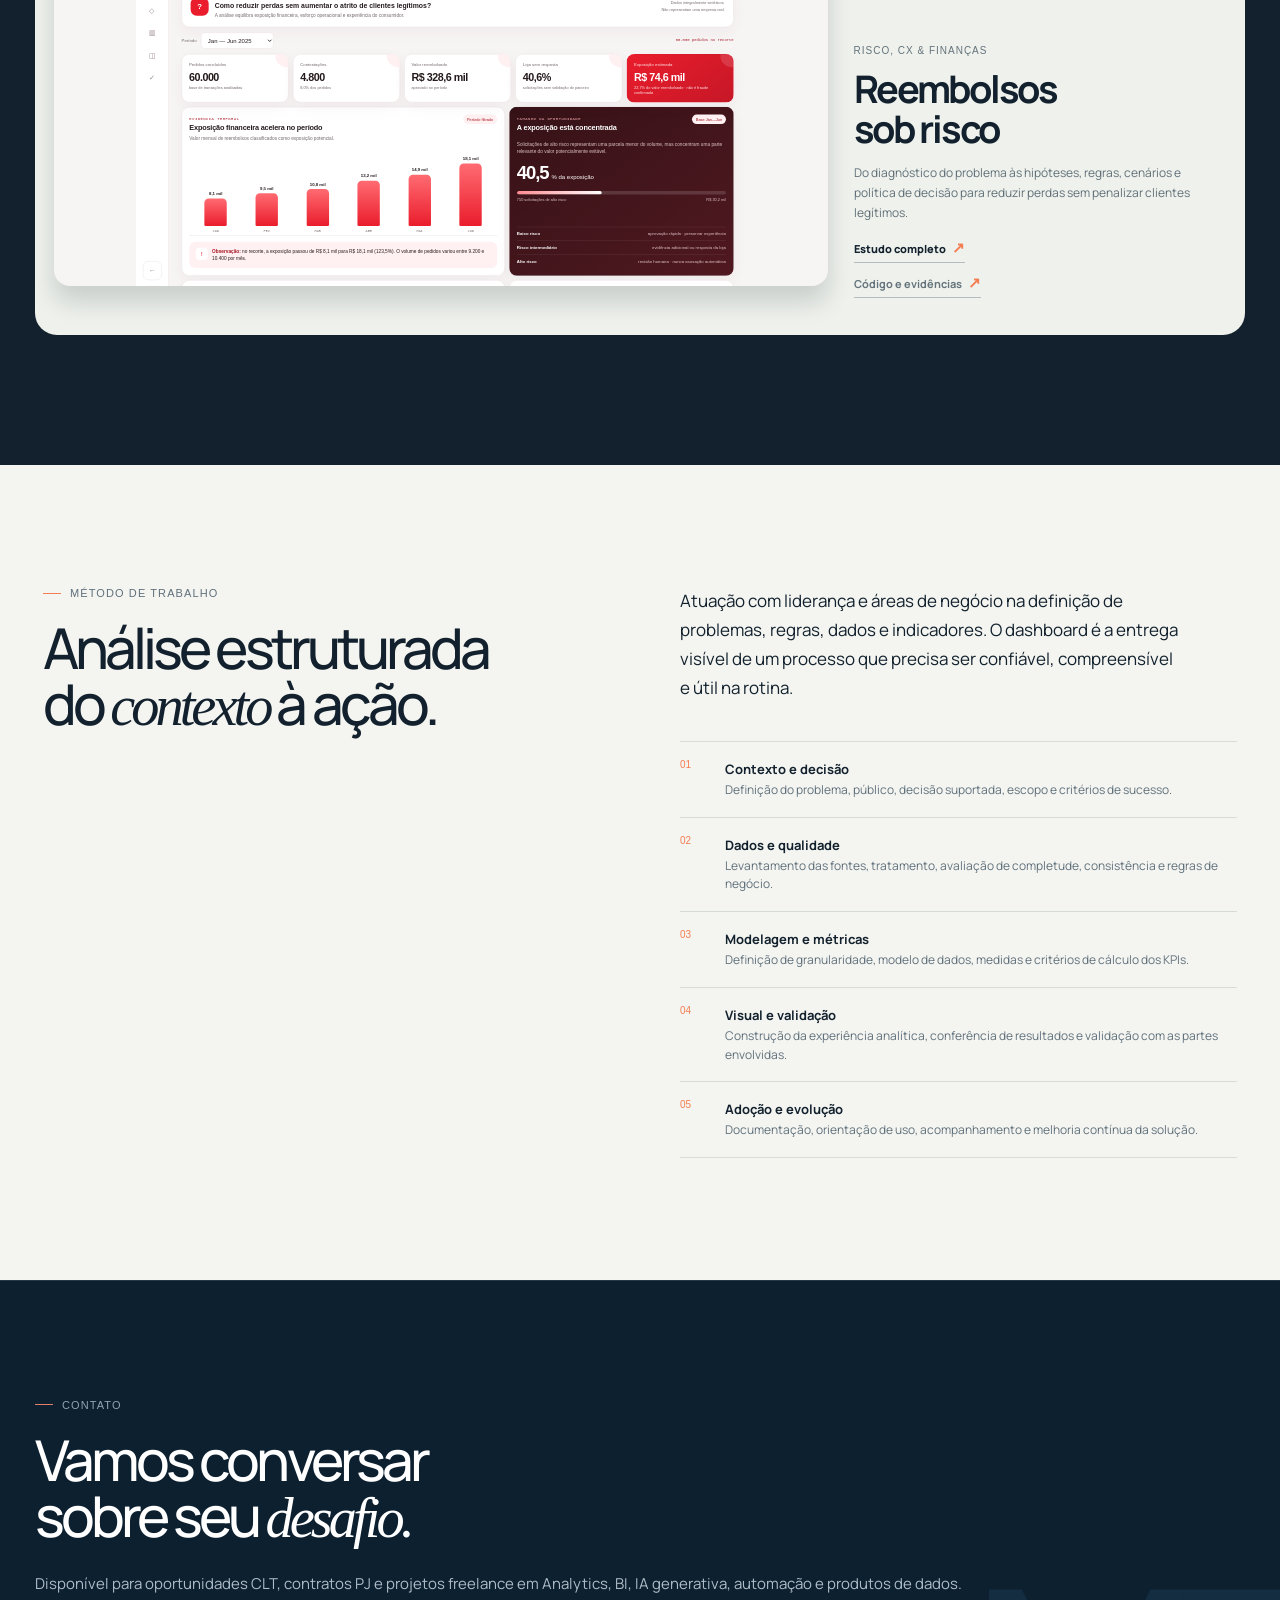
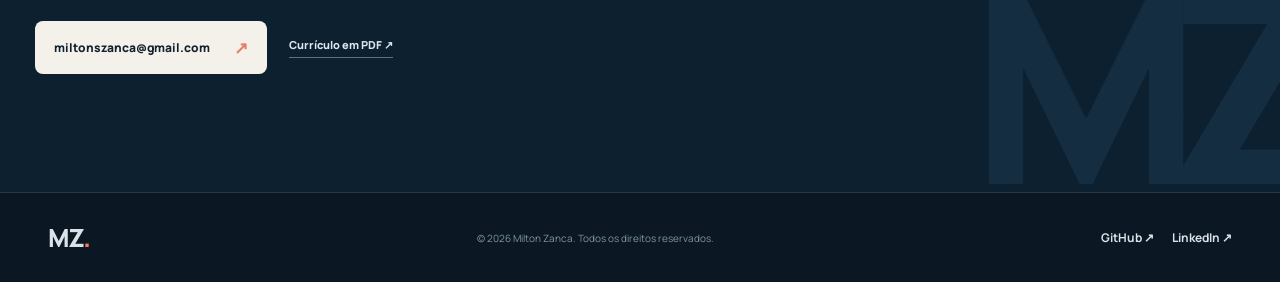
==== commit e7b42de8: "fix: corrige espaçamento da abertura" ====
--- a/index.html
+++ b/index.html
@@ -8,7 +8,7 @@
     <link rel="preconnect" href="https://fonts.googleapis.com" />
     <link rel="preconnect" href="https://fonts.gstatic.com" crossorigin />
     <link href="https://fonts.googleapis.com/css2?family=DM+Mono:wght@400;500&family=Manrope:wght@400;500;600;700;800&display=swap" rel="stylesheet" />
-    <link rel="stylesheet" href="styles.css?v=20260828-4" />
+    <link rel="stylesheet" href="styles.css?v=20260828-5" />
     <style>
       .fraud-preview{height:235px;margin:20px 0 26px;overflow:hidden;border-radius:12px;background:#f5f8f6;box-shadow:0 16px 25px #0b182028;position:relative}
       .fraud-preview iframe{width:780px;height:550px;border:0;pointer-events:none;transform:scale(.47);transform-origin:top left;display:block;position:absolute;top:0;left:0}
--- a/styles.css
+++ b/styles.css
@@ -52,7 +52,8 @@
   min-height:415px;
   align-self:center;
 }
-.hero-facts{margin-top:-23px}
+.hero-facts{margin-top:46px}
+.hero-visual{transform:translateY(35px)}
 .method-card{
   align-self:stretch;
   padding:18px 20px;
@@ -74,7 +75,7 @@
 .method-card li span{display:block;margin-bottom:5px}
 .method-card blockquote{margin:12px 0 0;font-size:9px}
 @media(max-width:1050px){
-  .hero-visual{display:flex;grid-template-columns:none}
+  .hero-visual{display:flex;grid-template-columns:none;transform:none}
   .profile-frame{width:300px;height:360px;min-height:360px}
   .method-card{display:block}
 }
